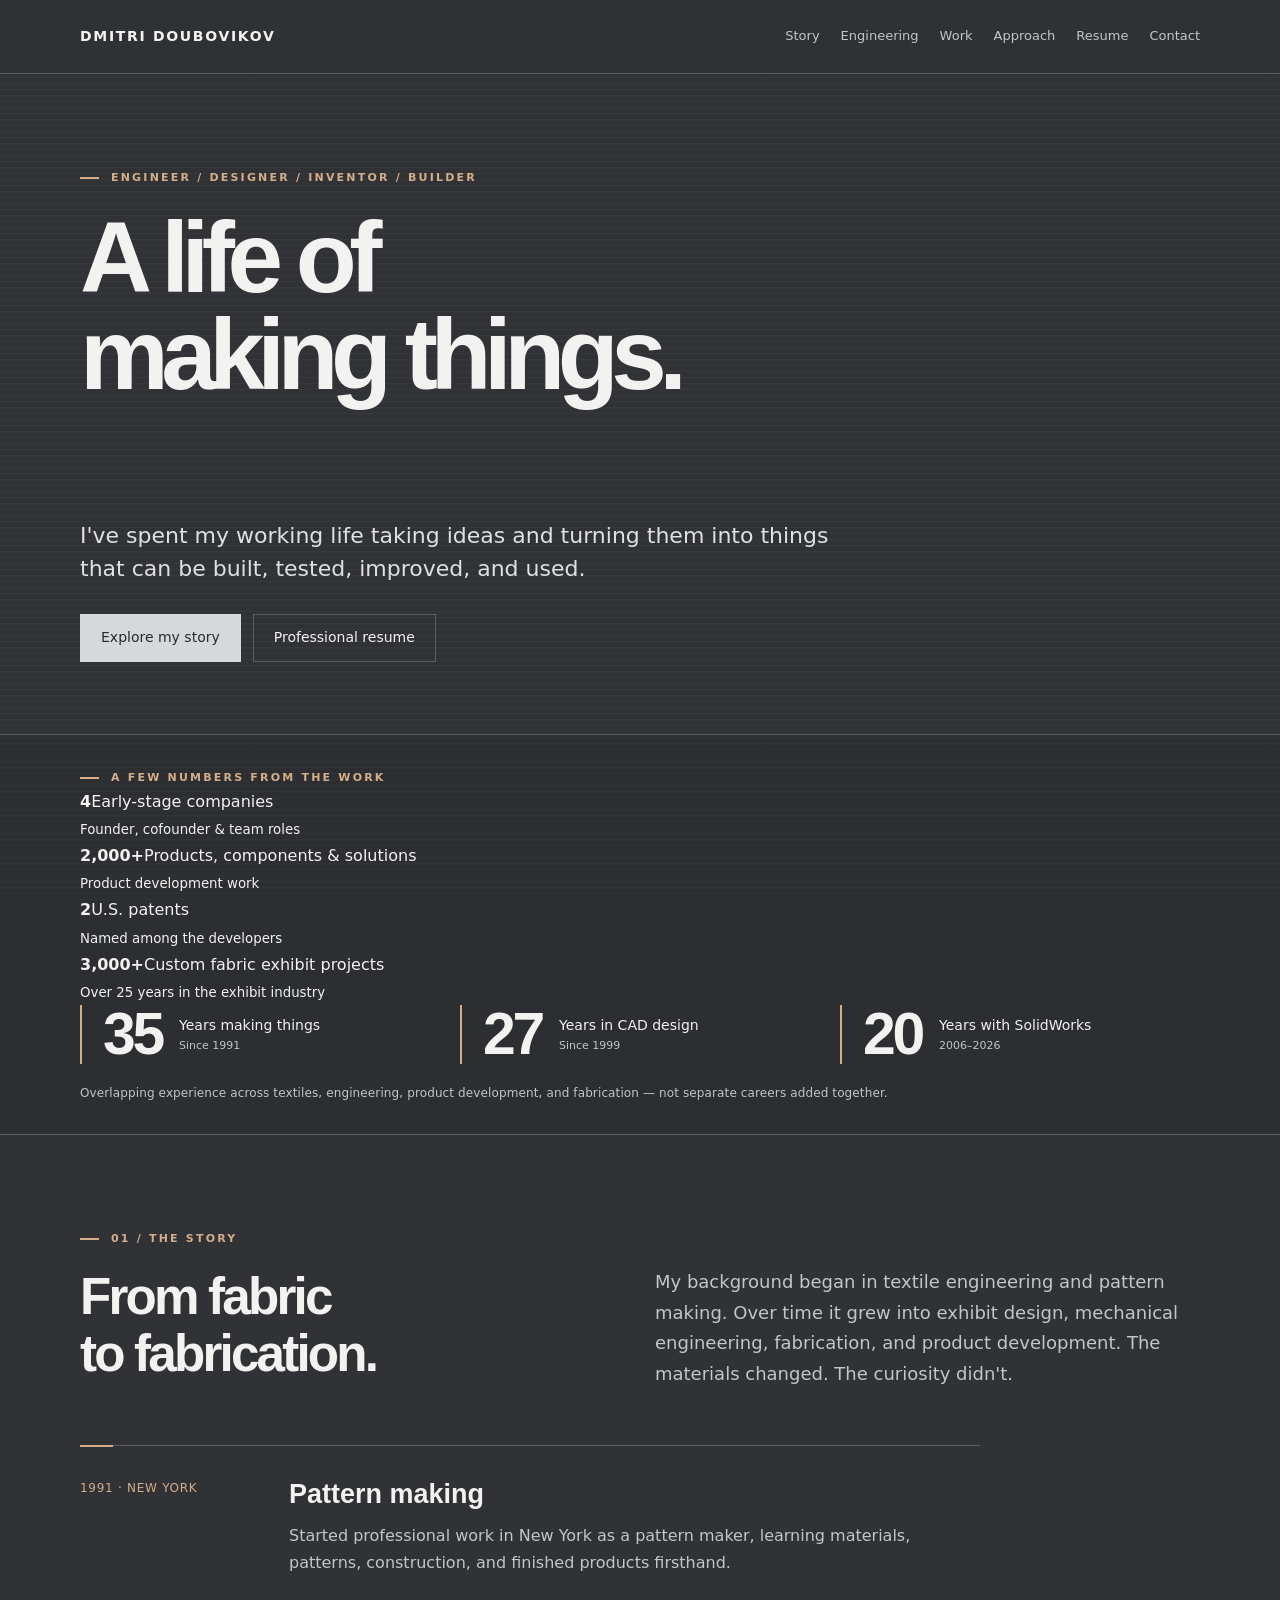
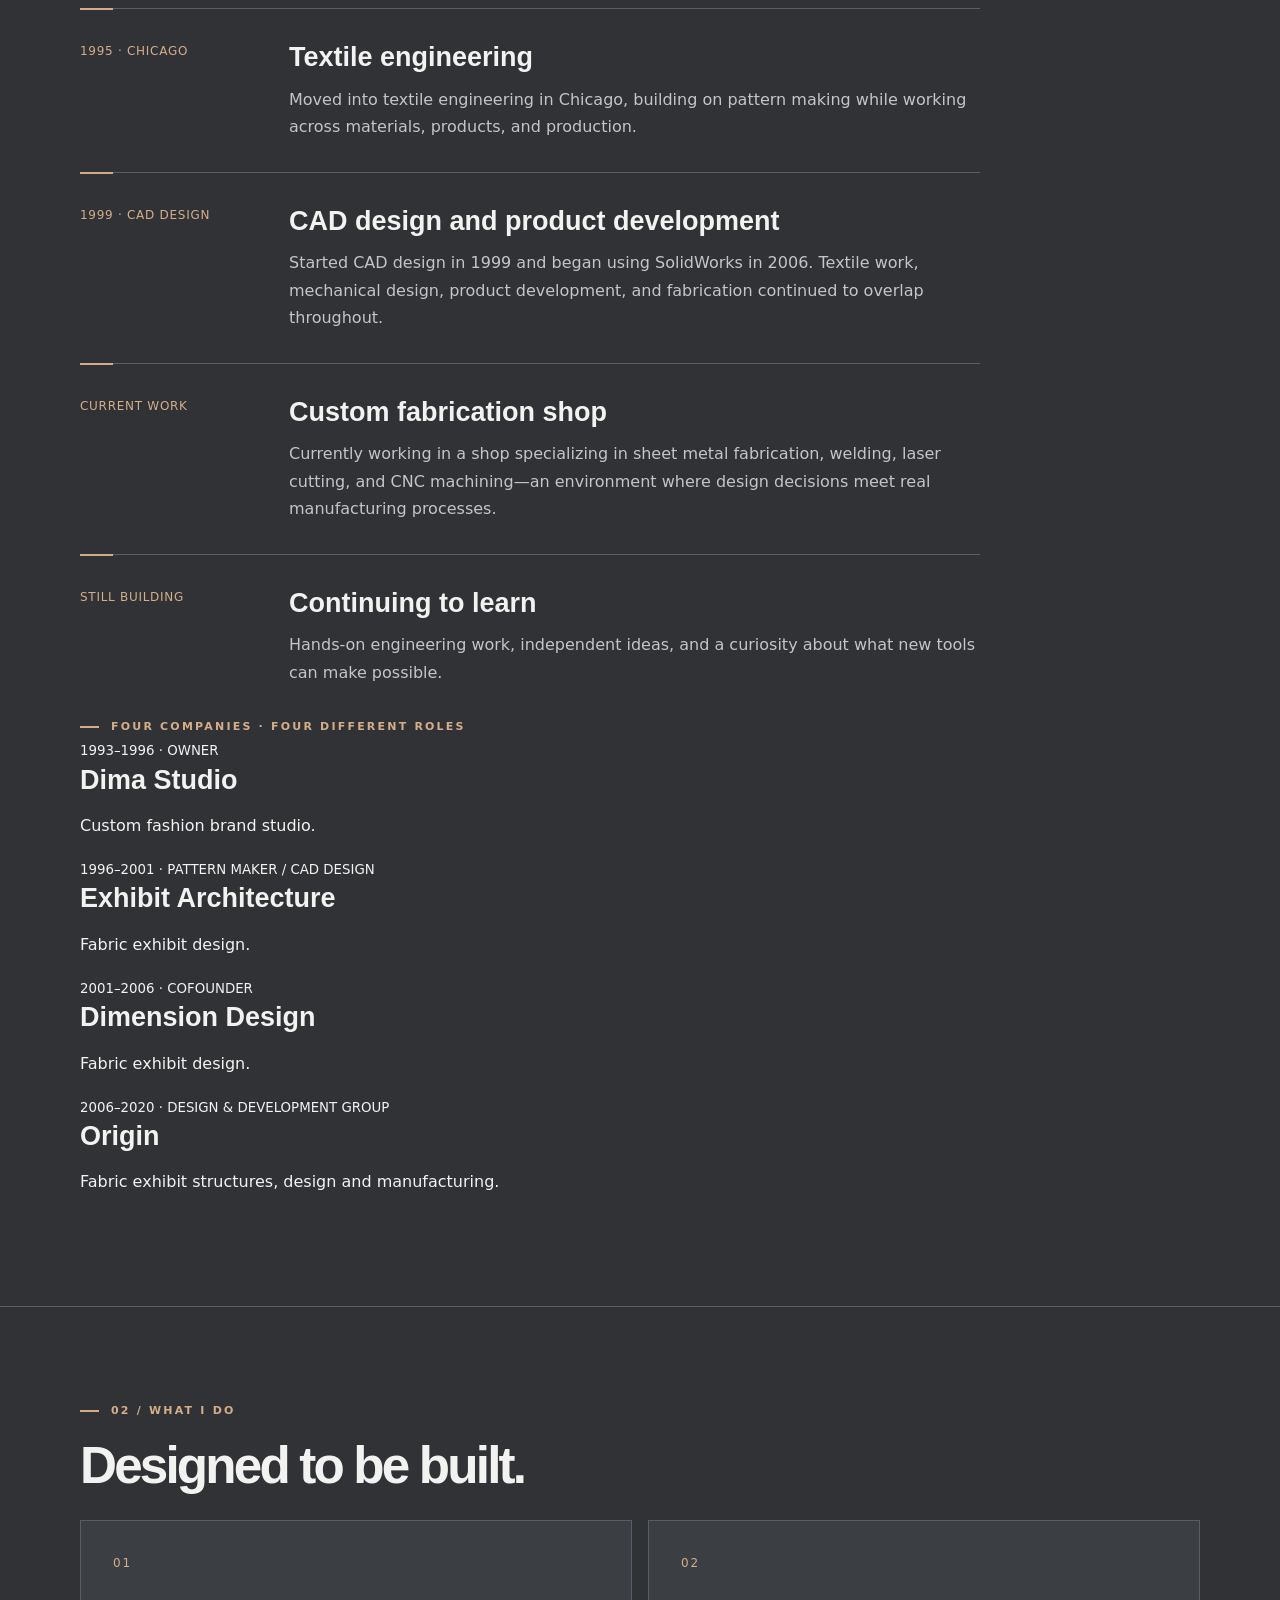
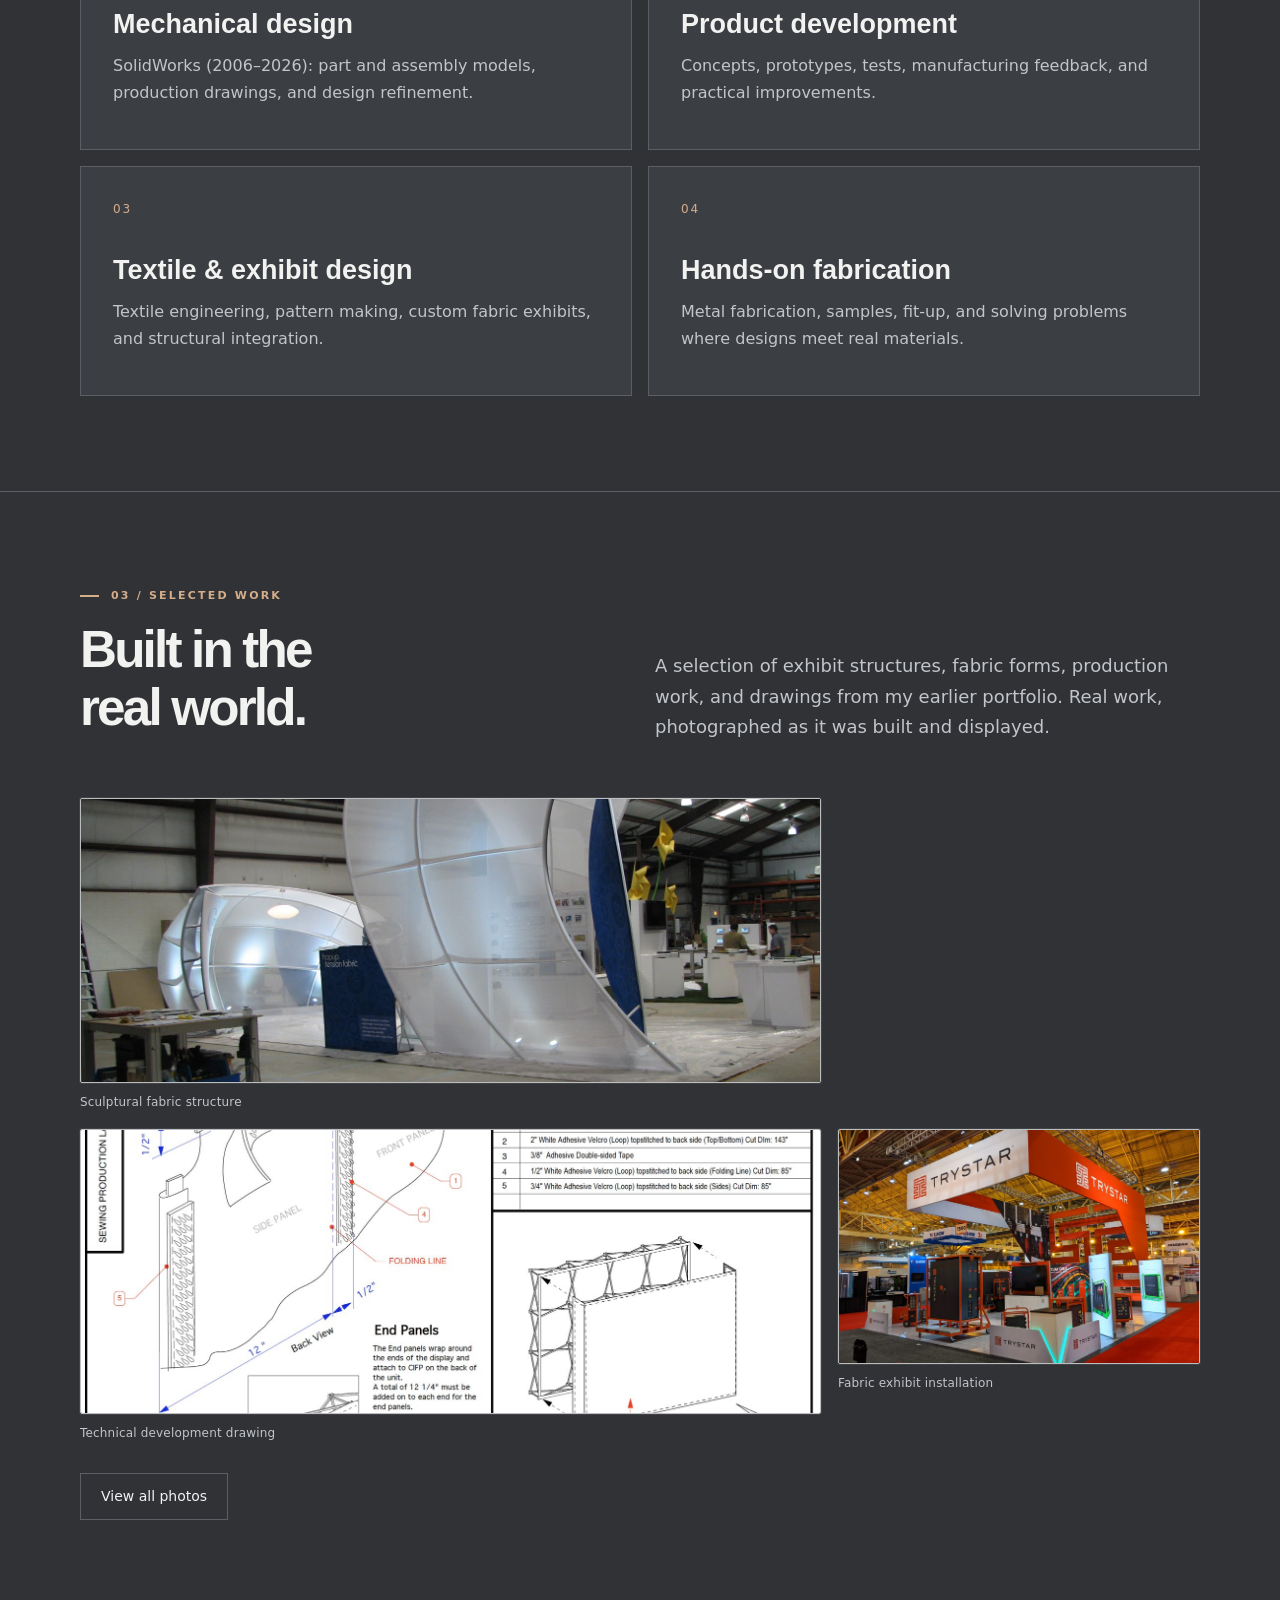
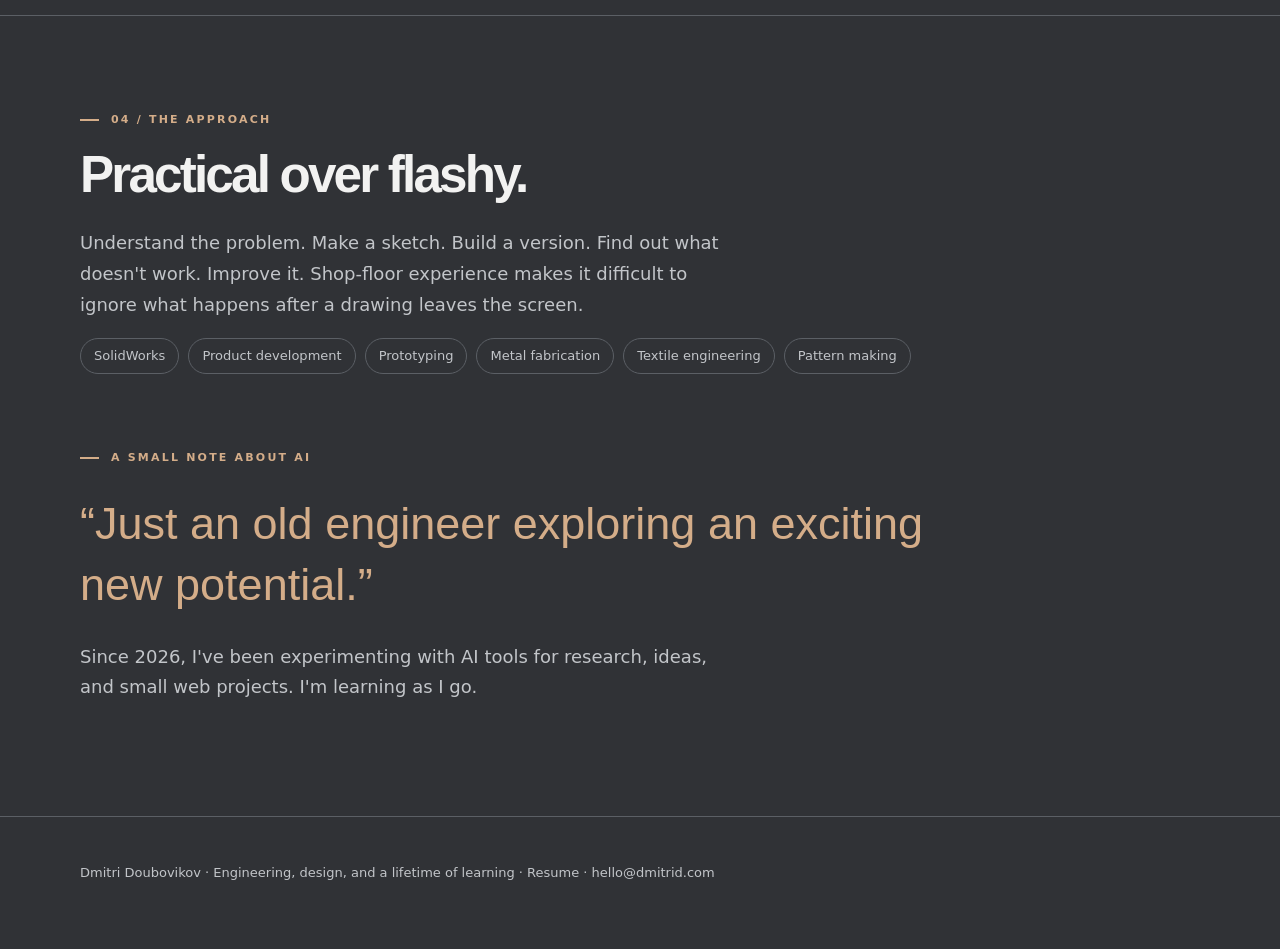
==== index.html @ e7e42801 "Add quantified project results and four-company career history" ====
<!doctype html><html lang="en"><head><meta charset="utf-8"><meta name="viewport" content="width=device-width,initial-scale=1"><meta name="description" content="Dmitri Doubovikov — product development engineer, SolidWorks designer, inventor and hands-on builder."><title>Dmitri Doubovikov | A Life of Making Things</title><link rel="stylesheet" href="style.css"></head><body><header class="top"><nav class="wrap"><a class="brand" href="#top">DMITRI DOUBOVIKOV</a><div class="navlinks"><a href="#story">Story</a><a href="#engineering">Engineering</a><a href="photos.html">Work</a><a href="#approach">Approach</a><a href="resume.html">Resume</a><a href="mailto:hello@dmitrid.com">Contact</a></div></nav></header><main id="top"><div class="wrap hero"><div><div class="eyebrow">Engineer / Designer / Inventor / Builder</div><h1>A life of<br><em>making things.</em></h1></div><div class="hero-bottom"><div><p class="lead">I've spent my working life taking ideas and turning them into things that can be built, tested, improved, and used.</p><div class="buttons"><a class="btn primary" href="#story">Explore my story</a><a class="btn" href="resume.html">Professional resume</a></div></div></div></div><section class="career-numbers" aria-label="Career in numbers"><div class="wrap"><div class="eyebrow">A few numbers from the work</div><div class="impact-stats"><div class="impact-stat"><strong>4</strong><span>Early-stage companies<br><small>Founder, cofounder &amp; team roles</small></span></div><div class="impact-stat"><strong>2,000+</strong><span>Products, components &amp; solutions<br><small>Product development work</small></span></div><div class="impact-stat"><strong>2</strong><span>U.S. patents<br><small>Named among the developers</small></span></div><div class="impact-stat"><strong>3,000+</strong><span>Custom fabric exhibit projects<br><small>Over 25 years in the exhibit industry</small></span></div></div><div class="career-stats"><div class="career-stat"><strong>35</strong><span>Years making things<br><small>Since 1991</small></span></div><div class="career-stat"><strong>27</strong><span>Years in CAD design<br><small>Since 1999</small></span></div><div class="career-stat"><strong>20</strong><span>Years with SolidWorks<br><small>2006–2026</small></span></div></div><p class="career-note">Overlapping experience across textiles, engineering, product development, and fabrication — not separate careers added together.</p></div></section><section id="story"><div class="wrap"><div class="eyebrow">01 / The story</div><div class="section-head"><h2>From fabric<br>to fabrication.</h2><p>My background began in textile engineering and pattern making. Over time it grew into exhibit design, mechanical engineering, fabrication, and product development. The materials changed. The curiosity didn't.</p></div><div class="timeline"><div class="step"><small>1991 · NEW YORK</small><div><h3>Pattern making</h3><p>Started professional work in New York as a pattern maker, learning materials, patterns, construction, and finished products firsthand.</p></div></div><div class="step"><small>1995 · CHICAGO</small><div><h3>Textile engineering</h3><p>Moved into textile engineering in Chicago, building on pattern making while working across materials, products, and production.</p></div></div><div class="step"><small>1999 · CAD DESIGN</small><div><h3>CAD design and product development</h3><p>Started CAD design in 1999 and began using SolidWorks in 2006. Textile work, mechanical design, product development, and fabrication continued to overlap throughout.</p></div></div><div class="step"><small>CURRENT WORK</small><div><h3>Custom fabrication shop</h3><p>Currently working in a shop specializing in sheet metal fabrication, welding, laser cutting, and CNC machining—an environment where design decisions meet real manufacturing processes.</p></div></div><div class="step"><small>STILL BUILDING</small><div><h3>Continuing to learn</h3><p>Hands-on engineering work, independent ideas, and a curiosity about what new tools can make possible.</p></div></div><div class="company-history"><div class="eyebrow">Four companies · Four different roles</div><div class="company-list"><article><small>1993–1996 · OWNER</small><h3>Dima Studio</h3><p>Custom fashion brand studio.</p></article><article><small>1996–2001 · PATTERN MAKER / CAD DESIGN</small><h3>Exhibit Architecture</h3><p>Fabric exhibit design.</p></article><article><small>2001–2006 · COFOUNDER</small><h3>Dimension Design</h3><p>Fabric exhibit design.</p></article><article><small>2006–2020 · DESIGN &amp; DEVELOPMENT GROUP</small><h3>Origin</h3><p>Fabric exhibit structures, design and manufacturing.</p></article></div></div></div></section><section id="engineering"><div class="wrap"><div class="eyebrow">02 / What I do</div><h2>Designed to be built.</h2><div class="grid"><article class="card"><div class="num">01</div><h3>Mechanical design</h3><p>SolidWorks (2006–2026): part and assembly models, production drawings, and design refinement.</p></article><article class="card"><div class="num">02</div><h3>Product development</h3><p>Concepts, prototypes, tests, manufacturing feedback, and practical improvements.</p></article><article class="card"><div class="num">03</div><h3>Textile &amp; exhibit design</h3><p>Textile engineering, pattern making, custom fabric exhibits, and structural integration.</p></article><article class="card"><div class="num">04</div><h3>Hands-on fabrication</h3><p>Metal fabrication, samples, fit-up, and solving problems where designs meet real materials.</p></article></div></div></section><section id="projects"><div class="wrap"><div class="eyebrow">03 / Selected Work</div><div class="section-head"><h2>Built in the<br>real world.</h2><p>A selection of exhibit structures, fabric forms, production work, and drawings from my earlier portfolio. Real work, photographed as it was built and displayed.</p></div><div class="photo-grid"><figure class="photo-card wide"><a href="photos.html"><img src="assets/01-fabric-structure.jpg" alt="Sculptural fabric structure" loading="lazy" onerror="this.parentNode.hidden=true"></a><figcaption>Sculptural fabric structure</figcaption></figure><figure class="photo-card wide"><a href="photos.html"><img src="assets/07-technical-drawing.jpg" alt="Technical development drawing" loading="lazy" onerror="this.parentNode.hidden=true"></a><figcaption>Technical development drawing</figcaption></figure><figure class="photo-card"><a href="photos.html"><img src="assets/10-orange-exhibit.jpg" alt="Fabric exhibit installation" loading="lazy" onerror="this.parentNode.hidden=true"></a><figcaption>Fabric exhibit installation</figcaption></figure></div><div class="buttons"><a class="btn" href="photos.html">View all photos</a></div></div></section><section id="approach"><div class="wrap"><div class="eyebrow">04 / The approach</div><h2>Practical over flashy.</h2><p class="intro">Understand the problem. Make a sketch. Build a version. Find out what doesn't work. Improve it. Shop-floor experience makes it difficult to ignore what happens after a drawing leaves the screen.</p><div class="tagrow"><span class="tag">SolidWorks</span><span class="tag">Product development</span><span class="tag">Prototyping</span><span class="tag">Metal fabrication</span><span class="tag">Textile engineering</span><span class="tag">Pattern making</span></div><div style="margin-top:75px" class="eyebrow">A small note about AI</div><p class="quote">“Just an old engineer exploring an exciting new potential.”</p><p class="intro">Since 2026, I've been experimenting with AI tools for research, ideas, and small web projects. I'm learning as I go.</p></div></section></main><footer class="foot"><div class="wrap">Dmitri Doubovikov · Engineering, design, and a lifetime of learning · <a href="resume.html">Resume</a> · <a href="mailto:hello@dmitrid.com">hello@dmitrid.com</a></div></footer></body></html>
---- style.css ----
:root{--bg:#303236;--panel:#3b3e43;--fg:#f2f2f1;--muted:#c2c5c9;--accent:#d4ad89;--line:#5b5f65}*{box-sizing:border-box}html{scroll-behavior:smooth}body{margin:0;background:var(--bg);color:var(--fg);font:16px/1.7 system-ui,-apple-system,"Segoe UI",sans-serif}a{color:inherit;text-decoration:none}a:hover{color:var(--accent)}.wrap{width:min(1120px,calc(100% - 48px));margin:auto}.top{position:sticky;top:0;z-index:5;background:#303236f2;backdrop-filter:blur(16px);border-bottom:1px solid var(--line)}nav{display:flex;align-items:center;justify-content:space-between;min-height:73px;gap:20px}.brand{font-weight:700;letter-spacing:.12em;font-size:14px}.navlinks{display:flex;gap:21px;flex-wrap:wrap;font-size:13px;color:var(--muted)}.hero{min-height:660px;padding:95px 0 72px;display:flex;flex-direction:column;justify-content:space-between}.eyebrow{font-size:11px;text-transform:uppercase;letter-spacing:.2em;font-weight:700;color:var(--accent)}h1,h2,h3{font-family:Arial,Helvetica,system-ui,sans-serif;font-weight:650}h1{font-size:clamp(49px,7.8vw,108px);letter-spacing:-.075em;line-height:.97;margin:22px 0 30px}h1 em{color:var(--fg);font-weight:650;font-style:normal}h2{font-size:clamp(34px,4vw,54px);letter-spacing:-.055em;line-height:1.12;margin:16px 0 25px}h3{font-size:27px;line-height:1.2;margin:0 0 12px}.hero-bottom{display:flex;justify-content:space-between;align-items:end;gap:35px}.lead{font-size:clamp(17px,1.8vw,22px);max-width:750px;color:#dfe0e2;line-height:1.5}.index-number{font:300 70px Arial,sans-serif;color:#92969b}.buttons{display:flex;gap:12px;flex-wrap:wrap;margin-top:29px}.btn{display:inline-block;border:1px solid var(--line);padding:11px 20px;font-size:14px}.btn.primary{background:var(--accent);border-color:var(--accent);color:#26282b}section{padding:95px 0;border-top:1px solid var(--line)}.section-head{display:grid;grid-template-columns:1fr 1fr;gap:30px;align-items:end;margin-bottom:37px}.section-head p,.intro{color:var(--muted);font-size:18px;max-width:640px}.timeline{max-width:900px}.step{display:grid;grid-template-columns:185px 1fr;gap:24px;border-top:1px solid var(--line);padding:32px 0}.step small{font-size:12px;color:var(--accent);letter-spacing:.06em}.step p,.card p{color:var(--muted);margin:0}.grid{display:grid;grid-template-columns:1fr 1fr;gap:16px}.card{padding:32px;background:var(--panel);border:1px solid var(--line);min-height:230px}.card .num{color:var(--accent);font-size:12px;letter-spacing:.15em;margin-bottom:35px}.card a{display:inline-block;color:var(--accent);font-size:13px;margin-top:21px}.tagrow{display:flex;gap:9px;flex-wrap:wrap}.tag{border:1px solid var(--line);padding:6px 13px;border-radius:100px;color:var(--muted);font-size:13px}.quote{font:500 clamp(26px,3.6vw,45px)/1.35 Arial,Helvetica,sans-serif;max-width:910px;color:var(--accent);margin:26px 0}.foot{padding:45px 0 65px;border-top:1px solid var(--line);font-size:13px;color:var(--muted)}.resume{max-width:860px;padding:72px 0 100px}.resume h1{font-size:clamp(38px,5vw,56px);letter-spacing:-.04em}.resume h2{font:700 14px system-ui,sans-serif;letter-spacing:.09em;text-transform:uppercase;margin:36px 0 14px;padding-bottom:9px;border-bottom:1px solid var(--line)}.resume h3{font:650 18px system-ui,sans-serif;margin:20px 0 7px}.resume p,.resume li{color:#dfe0e2}.resume li{margin:5px 0}.small{font-size:13px;color:var(--muted)}@media(max-width:760px){nav{display:block;padding:18px 0}.navlinks{gap:12px;margin-top:10px}.hero{min-height:auto;padding:78px 0}.hero-bottom{display:block}.index-number{display:none}.section-head,.grid{grid-template-columns:1fr}.step{grid-template-columns:1fr;gap:5px}section{padding:65px 0}}@media print{.top,.foot,.no-print{display:none!important}body{background:white;color:#111;font:9.5pt/1.32 Arial,sans-serif}.resume{padding:0;max-width:none}.resume h1{font-size:22pt;margin:5pt 0 8pt}.resume h3{font-size:10.5pt;margin:7pt 0 3pt}.resume p,.resume ul{margin:3pt 0}.resume li{margin:1pt 0}.resume .small{font-size:9pt}.resume h2{color:#111;border-color:#999;font-size:10pt;margin:9pt 0 4pt;padding-bottom:2pt}.resume p,.resume li,.small{color:#222}}
/* Quiet warm metal accents: small marks only, not large color fields. */
.eyebrow::before{content:"";display:inline-block;width:19px;height:2px;background:var(--accent);vertical-align:middle;margin-right:12px}.card{transition:border-color .2s ease}.card:hover{border-color:#9e846c}.card a:hover,.navlinks a:hover{color:#f0c9a7}.btn.primary{background:#d7d8da;border-color:#d7d8da;color:#282a2d}.btn.primary:hover{background:#f0f0f0}.step{position:relative}.step::before{content:"";position:absolute;left:0;top:-1px;width:33px;height:2px;background:var(--accent)}@media print{.eyebrow::before,.step::before{display:none}}

/* Subtle light outline on every portfolio photograph. */
main img, .portfolio-photo, .project-photo, .gallery img {display:block;max-width:100%;border:1px solid rgba(255,255,255,.62);box-shadow:0 0 0 1px rgba(255,255,255,.08);border-radius:2px}

/* Fine horizontal drafting-paper texture, intentionally low contrast. */
body{background-color:var(--bg);background-image:repeating-linear-gradient(to bottom,transparent 0,transparent 5px,rgba(255,255,255,.026) 5px,rgba(255,255,255,.026) 6px);background-attachment:fixed}
.top{background:rgba(48,50,54,.95)}
/* Photo-led physical-work gallery */
.photo-grid{display:grid;grid-template-columns:repeat(3,minmax(0,1fr));gap:17px;margin-top:30px}
.photo-card{margin:0;min-width:0}
.photo-card img{width:100%;height:235px;object-fit:cover;border:1px solid rgba(255,255,255,.68);border-radius:2px;display:block}
.photo-card figcaption{font-size:12px;color:var(--muted);margin-top:9px;letter-spacing:.015em}
.photo-card.wide{grid-column:span 2}.photo-card.wide img{height:285px}
@media(max-width:760px){.photo-grid{grid-template-columns:repeat(2,minmax(0,1fr))}.photo-card.wide{grid-column:span 2}.photo-card img{height:180px}}
@media(max-width:460px){.photo-grid{grid-template-columns:1fr}.photo-card.wide{grid-column:auto}.photo-card img,.photo-card.wide img{height:auto;aspect-ratio:4/3}}
@media print{body{background-image:none!important}}

/* Quiet, factual career markers — no animated counters. */
.career-numbers{padding:34px 0 31px;background:rgba(0,0,0,.09)}
.career-stats{display:grid;grid-template-columns:repeat(3,minmax(0,1fr));gap:20px}
.career-stat{display:flex;align-items:center;gap:17px;border-left:2px solid var(--accent);padding-left:21px;min-width:0}
.career-stat strong{font:600 clamp(38px,4.6vw,63px)/1 Arial,Helvetica,sans-serif;letter-spacing:-.055em;font-variant-numeric:tabular-nums}
.career-stat span{font-size:14px;line-height:1.35;color:var(--fg)}
.career-stat small{font-size:11px;color:var(--muted)}
.career-note{color:var(--muted);font-size:12px;margin:19px 0 0;letter-spacing:.01em}
@media(max-width:650px){.career-numbers{padding:26px 0}.career-stats{grid-template-columns:1fr;gap:21px}.career-stat{gap:20px}.career-stat strong{min-width:60px}.career-note{line-height:1.5}}
@media print{.career-numbers{display:none}}
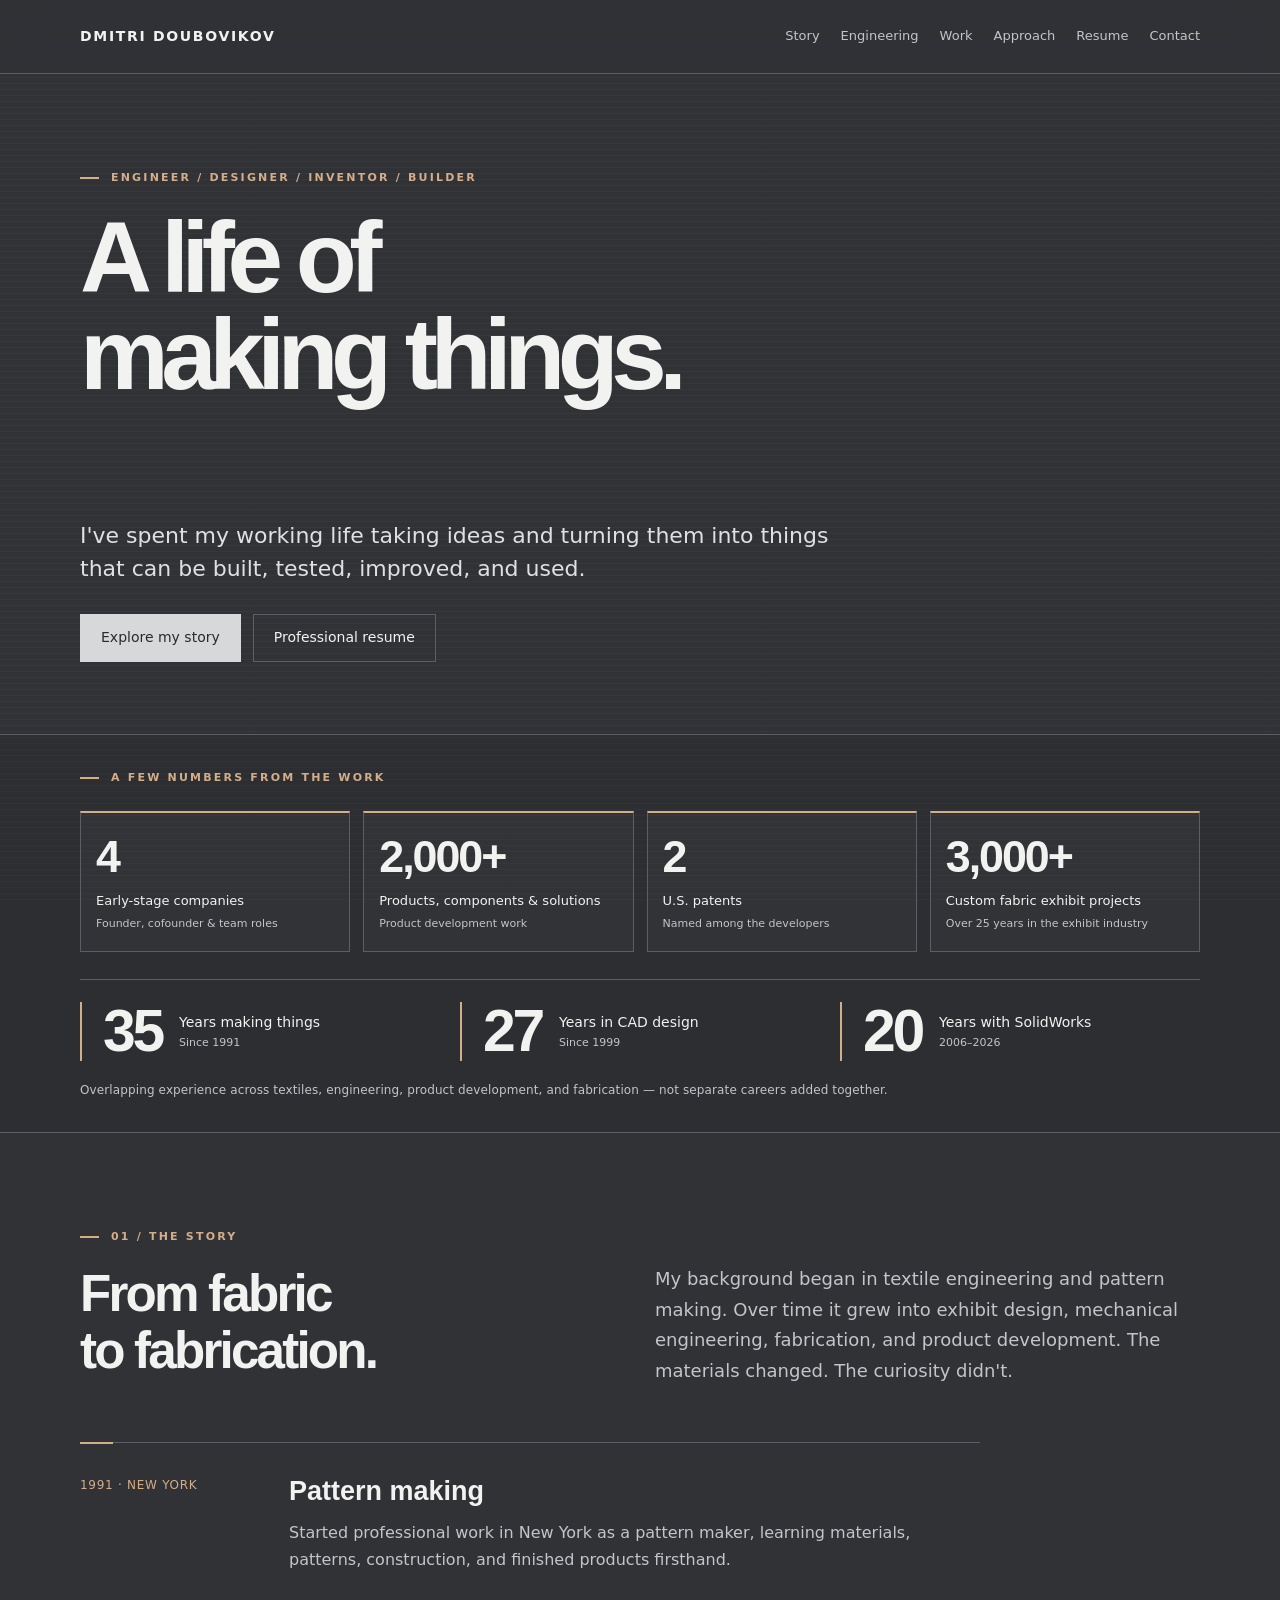
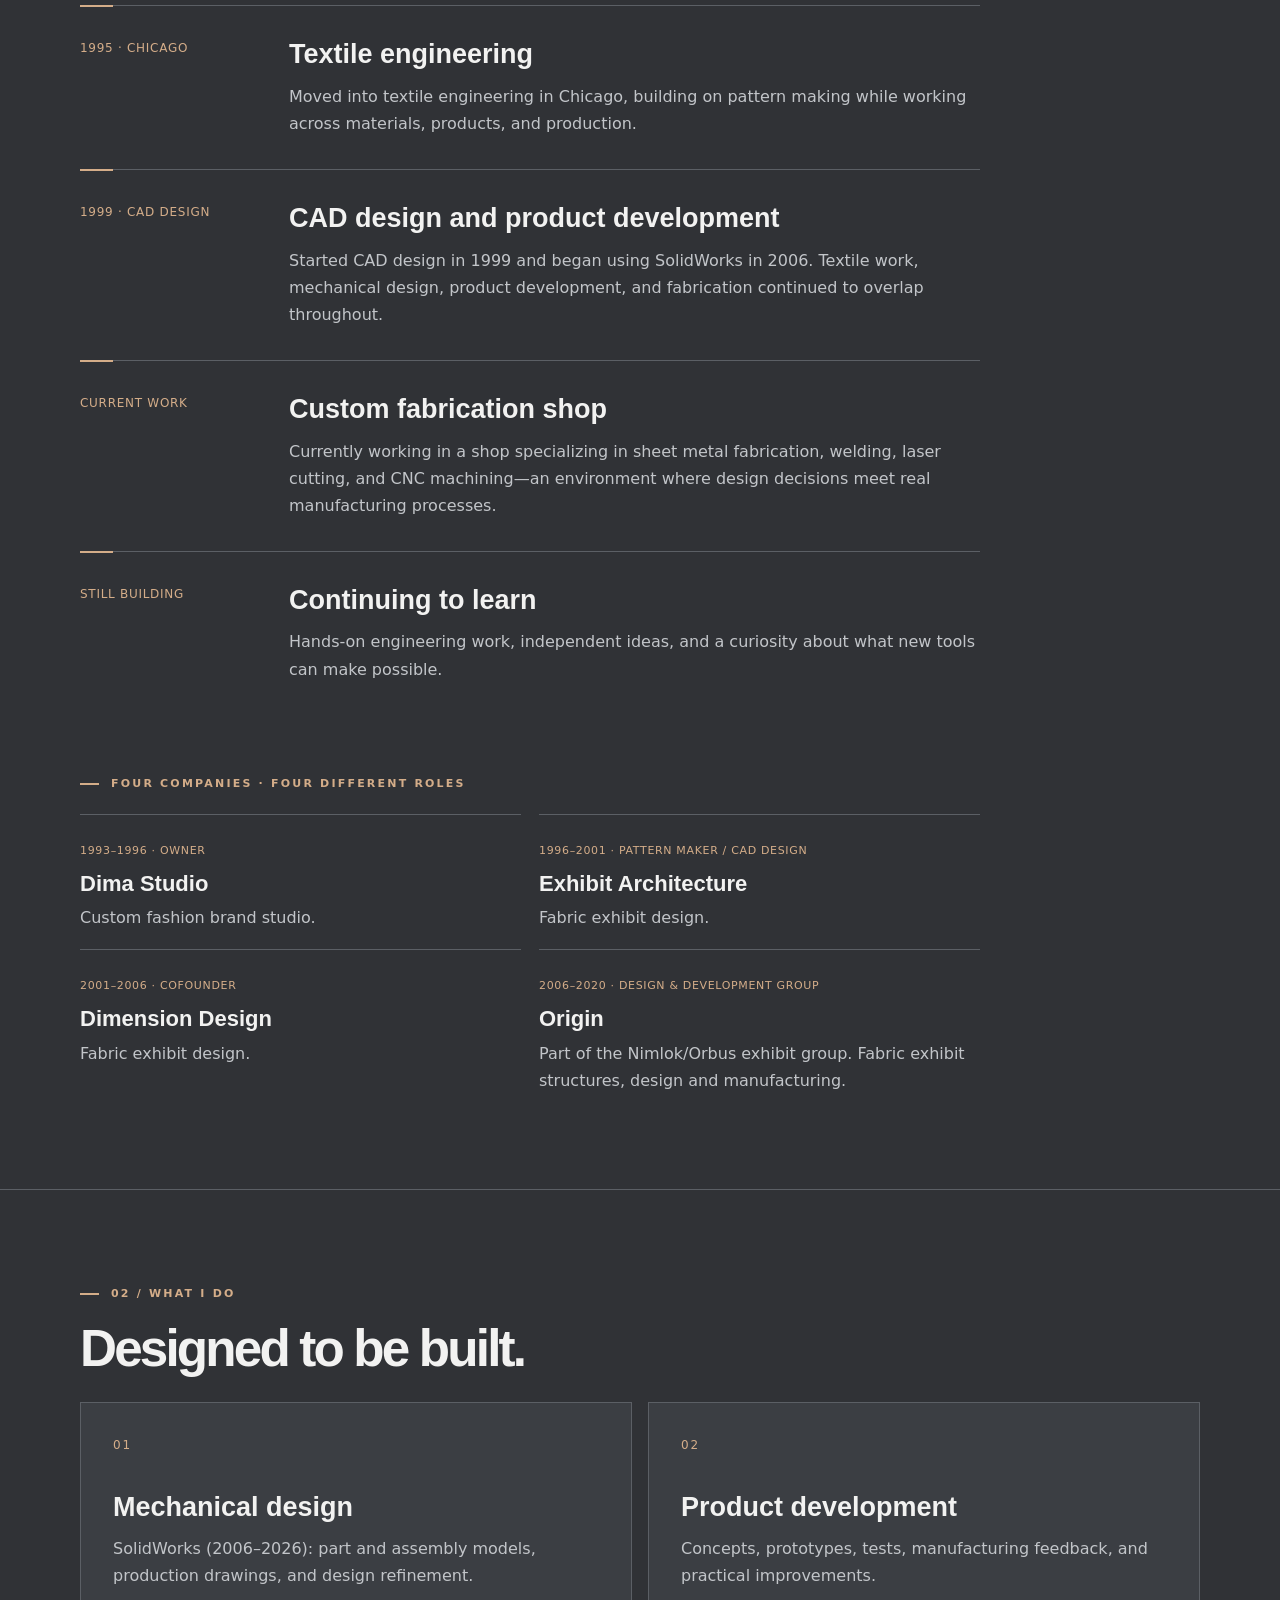
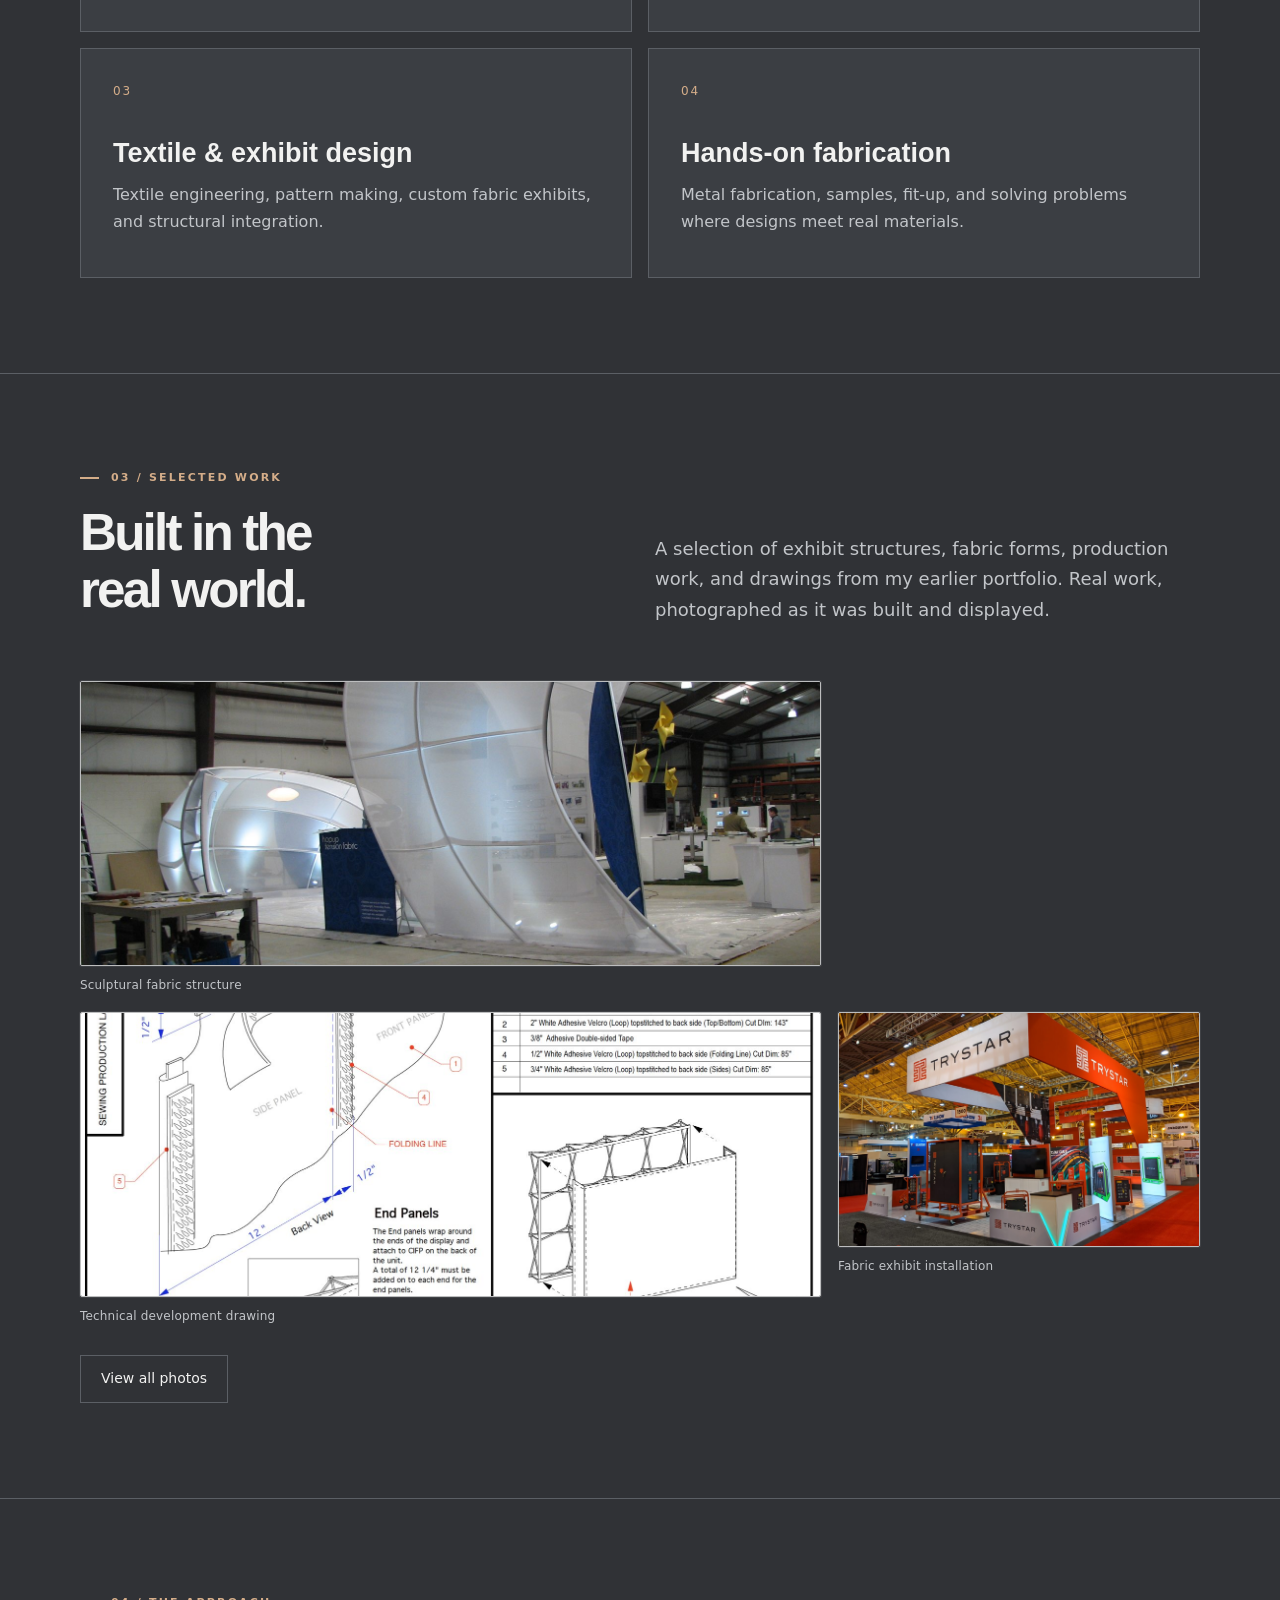
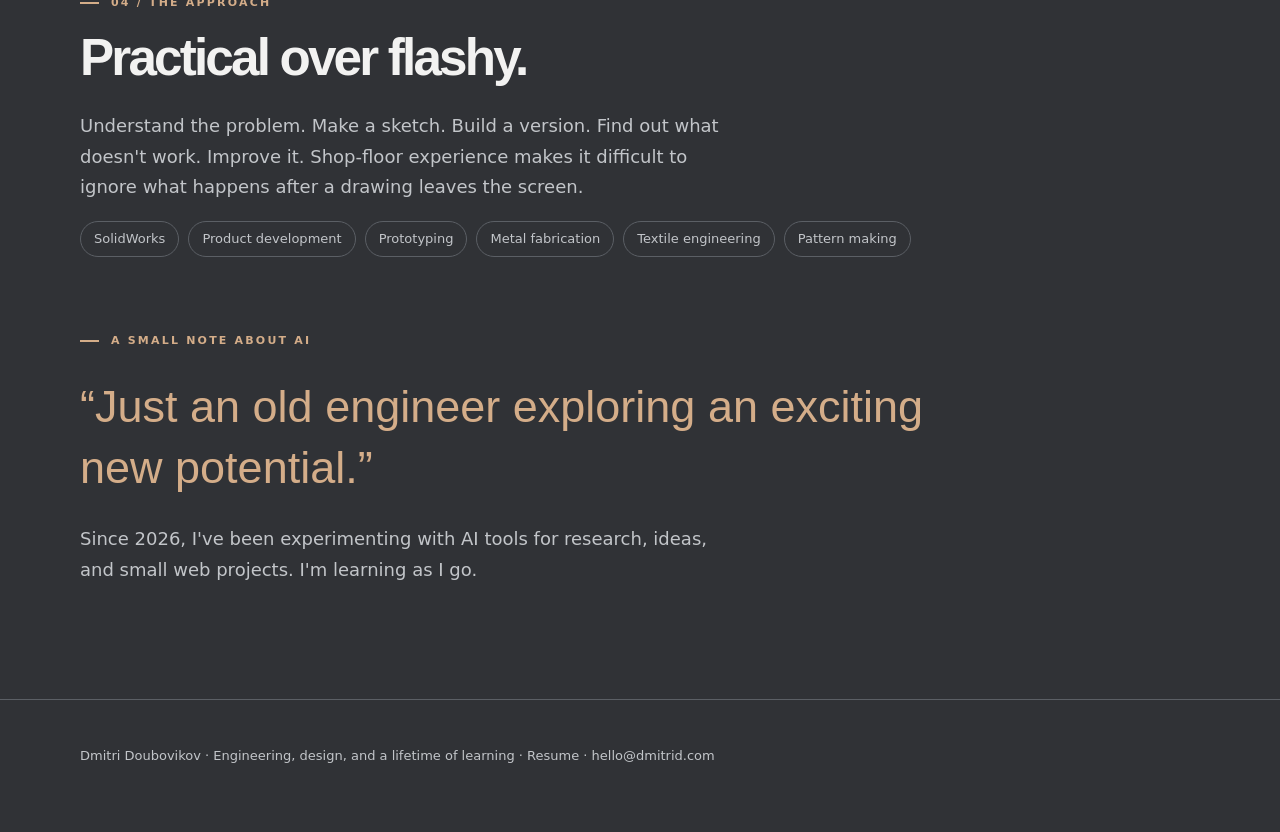
==== commit e2f0616a: "Clarify Origin affiliation with Nimlok/Orbus exhibit group" ====
--- a/index.html
+++ b/index.html
@@ -1 +1 @@
-<!doctype html><html lang="en"><head><meta charset="utf-8"><meta name="viewport" content="width=device-width,initial-scale=1"><meta name="description" content="Dmitri Doubovikov — product development engineer, SolidWorks designer, inventor and hands-on builder."><title>Dmitri Doubovikov | A Life of Making Things</title><link rel="stylesheet" href="style.css"></head><body><header class="top"><nav class="wrap"><a class="brand" href="#top">DMITRI DOUBOVIKOV</a><div class="navlinks"><a href="#story">Story</a><a href="#engineering">Engineering</a><a href="photos.html">Work</a><a href="#approach">Approach</a><a href="resume.html">Resume</a><a href="mailto:hello@dmitrid.com">Contact</a></div></nav></header><main id="top"><div class="wrap hero"><div><div class="eyebrow">Engineer / Designer / Inventor / Builder</div><h1>A life of<br><em>making things.</em></h1></div><div class="hero-bottom"><div><p class="lead">I've spent my working life taking ideas and turning them into things that can be built, tested, improved, and used.</p><div class="buttons"><a class="btn primary" href="#story">Explore my story</a><a class="btn" href="resume.html">Professional resume</a></div></div></div></div><section class="career-numbers" aria-label="Career in numbers"><div class="wrap"><div class="eyebrow">A few numbers from the work</div><div class="impact-stats"><div class="impact-stat"><strong>4</strong><span>Early-stage companies<br><small>Founder, cofounder &amp; team roles</small></span></div><div class="impact-stat"><strong>2,000+</strong><span>Products, components &amp; solutions<br><small>Product development work</small></span></div><div class="impact-stat"><strong>2</strong><span>U.S. patents<br><small>Named among the developers</small></span></div><div class="impact-stat"><strong>3,000+</strong><span>Custom fabric exhibit projects<br><small>Over 25 years in the exhibit industry</small></span></div></div><div class="career-stats"><div class="career-stat"><strong>35</strong><span>Years making things<br><small>Since 1991</small></span></div><div class="career-stat"><strong>27</strong><span>Years in CAD design<br><small>Since 1999</small></span></div><div class="career-stat"><strong>20</strong><span>Years with SolidWorks<br><small>2006–2026</small></span></div></div><p class="career-note">Overlapping experience across textiles, engineering, product development, and fabrication — not separate careers added together.</p></div></section><section id="story"><div class="wrap"><div class="eyebrow">01 / The story</div><div class="section-head"><h2>From fabric<br>to fabrication.</h2><p>My background began in textile engineering and pattern making. Over time it grew into exhibit design, mechanical engineering, fabrication, and product development. The materials changed. The curiosity didn't.</p></div><div class="timeline"><div class="step"><small>1991 · NEW YORK</small><div><h3>Pattern making</h3><p>Started professional work in New York as a pattern maker, learning materials, patterns, construction, and finished products firsthand.</p></div></div><div class="step"><small>1995 · CHICAGO</small><div><h3>Textile engineering</h3><p>Moved into textile engineering in Chicago, building on pattern making while working across materials, products, and production.</p></div></div><div class="step"><small>1999 · CAD DESIGN</small><div><h3>CAD design and product development</h3><p>Started CAD design in 1999 and began using SolidWorks in 2006. Textile work, mechanical design, product development, and fabrication continued to overlap throughout.</p></div></div><div class="step"><small>CURRENT WORK</small><div><h3>Custom fabrication shop</h3><p>Currently working in a shop specializing in sheet metal fabrication, welding, laser cutting, and CNC machining—an environment where design decisions meet real manufacturing processes.</p></div></div><div class="step"><small>STILL BUILDING</small><div><h3>Continuing to learn</h3><p>Hands-on engineering work, independent ideas, and a curiosity about what new tools can make possible.</p></div></div><div class="company-history"><div class="eyebrow">Four companies · Four different roles</div><div class="company-list"><article><small>1993–1996 · OWNER</small><h3>Dima Studio</h3><p>Custom fashion brand studio.</p></article><article><small>1996–2001 · PATTERN MAKER / CAD DESIGN</small><h3>Exhibit Architecture</h3><p>Fabric exhibit design.</p></article><article><small>2001–2006 · COFOUNDER</small><h3>Dimension Design</h3><p>Fabric exhibit design.</p></article><article><small>2006–2020 · DESIGN &amp; DEVELOPMENT GROUP</small><h3>Origin</h3><p>Fabric exhibit structures, design and manufacturing.</p></article></div></div></div></section><section id="engineering"><div class="wrap"><div class="eyebrow">02 / What I do</div><h2>Designed to be built.</h2><div class="grid"><article class="card"><div class="num">01</div><h3>Mechanical design</h3><p>SolidWorks (2006–2026): part and assembly models, production drawings, and design refinement.</p></article><article class="card"><div class="num">02</div><h3>Product development</h3><p>Concepts, prototypes, tests, manufacturing feedback, and practical improvements.</p></article><article class="card"><div class="num">03</div><h3>Textile &amp; exhibit design</h3><p>Textile engineering, pattern making, custom fabric exhibits, and structural integration.</p></article><article class="card"><div class="num">04</div><h3>Hands-on fabrication</h3><p>Metal fabrication, samples, fit-up, and solving problems where designs meet real materials.</p></article></div></div></section><section id="projects"><div class="wrap"><div class="eyebrow">03 / Selected Work</div><div class="section-head"><h2>Built in the<br>real world.</h2><p>A selection of exhibit structures, fabric forms, production work, and drawings from my earlier portfolio. Real work, photographed as it was built and displayed.</p></div><div class="photo-grid"><figure class="photo-card wide"><a href="photos.html"><img src="assets/01-fabric-structure.jpg" alt="Sculptural fabric structure" loading="lazy" onerror="this.parentNode.hidden=true"></a><figcaption>Sculptural fabric structure</figcaption></figure><figure class="photo-card wide"><a href="photos.html"><img src="assets/07-technical-drawing.jpg" alt="Technical development drawing" loading="lazy" onerror="this.parentNode.hidden=true"></a><figcaption>Technical development drawing</figcaption></figure><figure class="photo-card"><a href="photos.html"><img src="assets/10-orange-exhibit.jpg" alt="Fabric exhibit installation" loading="lazy" onerror="this.parentNode.hidden=true"></a><figcaption>Fabric exhibit installation</figcaption></figure></div><div class="buttons"><a class="btn" href="photos.html">View all photos</a></div></div></section><section id="approach"><div class="wrap"><div class="eyebrow">04 / The approach</div><h2>Practical over flashy.</h2><p class="intro">Understand the problem. Make a sketch. Build a version. Find out what doesn't work. Improve it. Shop-floor experience makes it difficult to ignore what happens after a drawing leaves the screen.</p><div class="tagrow"><span class="tag">SolidWorks</span><span class="tag">Product development</span><span class="tag">Prototyping</span><span class="tag">Metal fabrication</span><span class="tag">Textile engineering</span><span class="tag">Pattern making</span></div><div style="margin-top:75px" class="eyebrow">A small note about AI</div><p class="quote">“Just an old engineer exploring an exciting new potential.”</p><p class="intro">Since 2026, I've been experimenting with AI tools for research, ideas, and small web projects. I'm learning as I go.</p></div></section></main><footer class="foot"><div class="wrap">Dmitri Doubovikov · Engineering, design, and a lifetime of learning · <a href="resume.html">Resume</a> · <a href="mailto:hello@dmitrid.com">hello@dmitrid.com</a></div></footer></body></html>+<!doctype html><html lang="en"><head><meta charset="utf-8"><meta name="viewport" content="width=device-width,initial-scale=1"><meta name="description" content="Dmitri Doubovikov — product development engineer, SolidWorks designer, inventor and hands-on builder."><title>Dmitri Doubovikov | A Life of Making Things</title><link rel="stylesheet" href="style.css"></head><body><header class="top"><nav class="wrap"><a class="brand" href="#top">DMITRI DOUBOVIKOV</a><div class="navlinks"><a href="#story">Story</a><a href="#engineering">Engineering</a><a href="photos.html">Work</a><a href="#approach">Approach</a><a href="resume.html">Resume</a><a href="mailto:hello@dmitrid.com">Contact</a></div></nav></header><main id="top"><div class="wrap hero"><div><div class="eyebrow">Engineer / Designer / Inventor / Builder</div><h1>A life of<br><em>making things.</em></h1></div><div class="hero-bottom"><div><p class="lead">I've spent my working life taking ideas and turning them into things that can be built, tested, improved, and used.</p><div class="buttons"><a class="btn primary" href="#story">Explore my story</a><a class="btn" href="resume.html">Professional resume</a></div></div></div></div><section class="career-numbers" aria-label="Career in numbers"><div class="wrap"><div class="eyebrow">A few numbers from the work</div><div class="impact-stats"><div class="impact-stat"><strong>4</strong><span>Early-stage companies<br><small>Founder, cofounder &amp; team roles</small></span></div><div class="impact-stat"><strong>2,000+</strong><span>Products, components &amp; solutions<br><small>Product development work</small></span></div><div class="impact-stat"><strong>2</strong><span>U.S. patents<br><small>Named among the developers</small></span></div><div class="impact-stat"><strong>3,000+</strong><span>Custom fabric exhibit projects<br><small>Over 25 years in the exhibit industry</small></span></div></div><div class="career-stats"><div class="career-stat"><strong>35</strong><span>Years making things<br><small>Since 1991</small></span></div><div class="career-stat"><strong>27</strong><span>Years in CAD design<br><small>Since 1999</small></span></div><div class="career-stat"><strong>20</strong><span>Years with SolidWorks<br><small>2006–2026</small></span></div></div><p class="career-note">Overlapping experience across textiles, engineering, product development, and fabrication — not separate careers added together.</p></div></section><section id="story"><div class="wrap"><div class="eyebrow">01 / The story</div><div class="section-head"><h2>From fabric<br>to fabrication.</h2><p>My background began in textile engineering and pattern making. Over time it grew into exhibit design, mechanical engineering, fabrication, and product development. The materials changed. The curiosity didn't.</p></div><div class="timeline"><div class="step"><small>1991 · NEW YORK</small><div><h3>Pattern making</h3><p>Started professional work in New York as a pattern maker, learning materials, patterns, construction, and finished products firsthand.</p></div></div><div class="step"><small>1995 · CHICAGO</small><div><h3>Textile engineering</h3><p>Moved into textile engineering in Chicago, building on pattern making while working across materials, products, and production.</p></div></div><div class="step"><small>1999 · CAD DESIGN</small><div><h3>CAD design and product development</h3><p>Started CAD design in 1999 and began using SolidWorks in 2006. Textile work, mechanical design, product development, and fabrication continued to overlap throughout.</p></div></div><div class="step"><small>CURRENT WORK</small><div><h3>Custom fabrication shop</h3><p>Currently working in a shop specializing in sheet metal fabrication, welding, laser cutting, and CNC machining—an environment where design decisions meet real manufacturing processes.</p></div></div><div class="step"><small>STILL BUILDING</small><div><h3>Continuing to learn</h3><p>Hands-on engineering work, independent ideas, and a curiosity about what new tools can make possible.</p></div></div><div class="company-history"><div class="eyebrow">Four companies · Four different roles</div><div class="company-list"><article><small>1993–1996 · OWNER</small><h3>Dima Studio</h3><p>Custom fashion brand studio.</p></article><article><small>1996–2001 · PATTERN MAKER / CAD DESIGN</small><h3>Exhibit Architecture</h3><p>Fabric exhibit design.</p></article><article><small>2001–2006 · COFOUNDER</small><h3>Dimension Design</h3><p>Fabric exhibit design.</p></article><article><small>2006–2020 · DESIGN &amp; DEVELOPMENT GROUP</small><h3>Origin</h3><p>Part of the Nimlok/Orbus exhibit group. Fabric exhibit structures, design and manufacturing.</p></article></div></div></div></section><section id="engineering"><div class="wrap"><div class="eyebrow">02 / What I do</div><h2>Designed to be built.</h2><div class="grid"><article class="card"><div class="num">01</div><h3>Mechanical design</h3><p>SolidWorks (2006–2026): part and assembly models, production drawings, and design refinement.</p></article><article class="card"><div class="num">02</div><h3>Product development</h3><p>Concepts, prototypes, tests, manufacturing feedback, and practical improvements.</p></article><article class="card"><div class="num">03</div><h3>Textile &amp; exhibit design</h3><p>Textile engineering, pattern making, custom fabric exhibits, and structural integration.</p></article><article class="card"><div class="num">04</div><h3>Hands-on fabrication</h3><p>Metal fabrication, samples, fit-up, and solving problems where designs meet real materials.</p></article></div></div></section><section id="projects"><div class="wrap"><div class="eyebrow">03 / Selected Work</div><div class="section-head"><h2>Built in the<br>real world.</h2><p>A selection of exhibit structures, fabric forms, production work, and drawings from my earlier portfolio. Real work, photographed as it was built and displayed.</p></div><div class="photo-grid"><figure class="photo-card wide"><a href="photos.html"><img src="assets/01-fabric-structure.jpg" alt="Sculptural fabric structure" loading="lazy" onerror="this.parentNode.hidden=true"></a><figcaption>Sculptural fabric structure</figcaption></figure><figure class="photo-card wide"><a href="photos.html"><img src="assets/07-technical-drawing.jpg" alt="Technical development drawing" loading="lazy" onerror="this.parentNode.hidden=true"></a><figcaption>Technical development drawing</figcaption></figure><figure class="photo-card"><a href="photos.html"><img src="assets/10-orange-exhibit.jpg" alt="Fabric exhibit installation" loading="lazy" onerror="this.parentNode.hidden=true"></a><figcaption>Fabric exhibit installation</figcaption></figure></div><div class="buttons"><a class="btn" href="photos.html">View all photos</a></div></div></section><section id="approach"><div class="wrap"><div class="eyebrow">04 / The approach</div><h2>Practical over flashy.</h2><p class="intro">Understand the problem. Make a sketch. Build a version. Find out what doesn't work. Improve it. Shop-floor experience makes it difficult to ignore what happens after a drawing leaves the screen.</p><div class="tagrow"><span class="tag">SolidWorks</span><span class="tag">Product development</span><span class="tag">Prototyping</span><span class="tag">Metal fabrication</span><span class="tag">Textile engineering</span><span class="tag">Pattern making</span></div><div style="margin-top:75px" class="eyebrow">A small note about AI</div><p class="quote">“Just an old engineer exploring an exciting new potential.”</p><p class="intro">Since 2026, I've been experimenting with AI tools for research, ideas, and small web projects. I'm learning as I go.</p></div></section></main><footer class="foot"><div class="wrap">Dmitri Doubovikov · Engineering, design, and a lifetime of learning · <a href="resume.html">Resume</a> · <a href="mailto:hello@dmitrid.com">hello@dmitrid.com</a></div></footer></body></html>
--- a/style.css
+++ b/style.css
@@ -28,3 +28,21 @@
 .career-note{color:var(--muted);font-size:12px;margin:19px 0 0;letter-spacing:.01em}
 @media(max-width:650px){.career-numbers{padding:26px 0}.career-stats{grid-template-columns:1fr;gap:21px}.career-stat{gap:20px}.career-stat strong{min-width:60px}.career-note{line-height:1.5}}
 @media print{.career-numbers{display:none}}
+
+/* Career evidence: four concise metrics and a factual company history. */
+.career-numbers>.wrap>.eyebrow{margin-bottom:23px}
+.impact-stats{display:grid;grid-template-columns:repeat(4,minmax(0,1fr));gap:13px;margin-bottom:27px}
+.impact-stat{padding:18px 15px 20px;border:1px solid var(--line);border-top:2px solid var(--accent);background:rgba(255,255,255,.025);min-width:0}
+.impact-stat strong{display:block;font:600 clamp(30px,3.5vw,50px)/1.15 Arial,Helvetica,sans-serif;letter-spacing:-.045em;margin-bottom:10px;font-variant-numeric:tabular-nums}
+.impact-stat span{display:block;font-size:13px;line-height:1.38}
+.impact-stat small{display:block;font-size:11px;color:var(--muted);margin-top:6px}
+.career-numbers .career-stats{padding-top:22px;border-top:1px solid var(--line)}
+.company-history{margin-top:60px;max-width:900px}
+.company-history .eyebrow{margin-bottom:20px}
+.company-list{display:grid;grid-template-columns:repeat(2,minmax(0,1fr));gap:18px}
+.company-list article{border-top:1px solid var(--line);padding-top:20px}
+.company-list small{font-size:11px;color:var(--accent);letter-spacing:.06em}
+.company-list h3{font-size:22px;margin:9px 0 7px}
+.company-list p{color:var(--muted);margin:0}
+@media(max-width:820px){.impact-stats{grid-template-columns:repeat(2,minmax(0,1fr))}}
+@media(max-width:500px){.impact-stats,.company-list{grid-template-columns:1fr}.impact-stat{padding:16px}.company-history{margin-top:38px}}
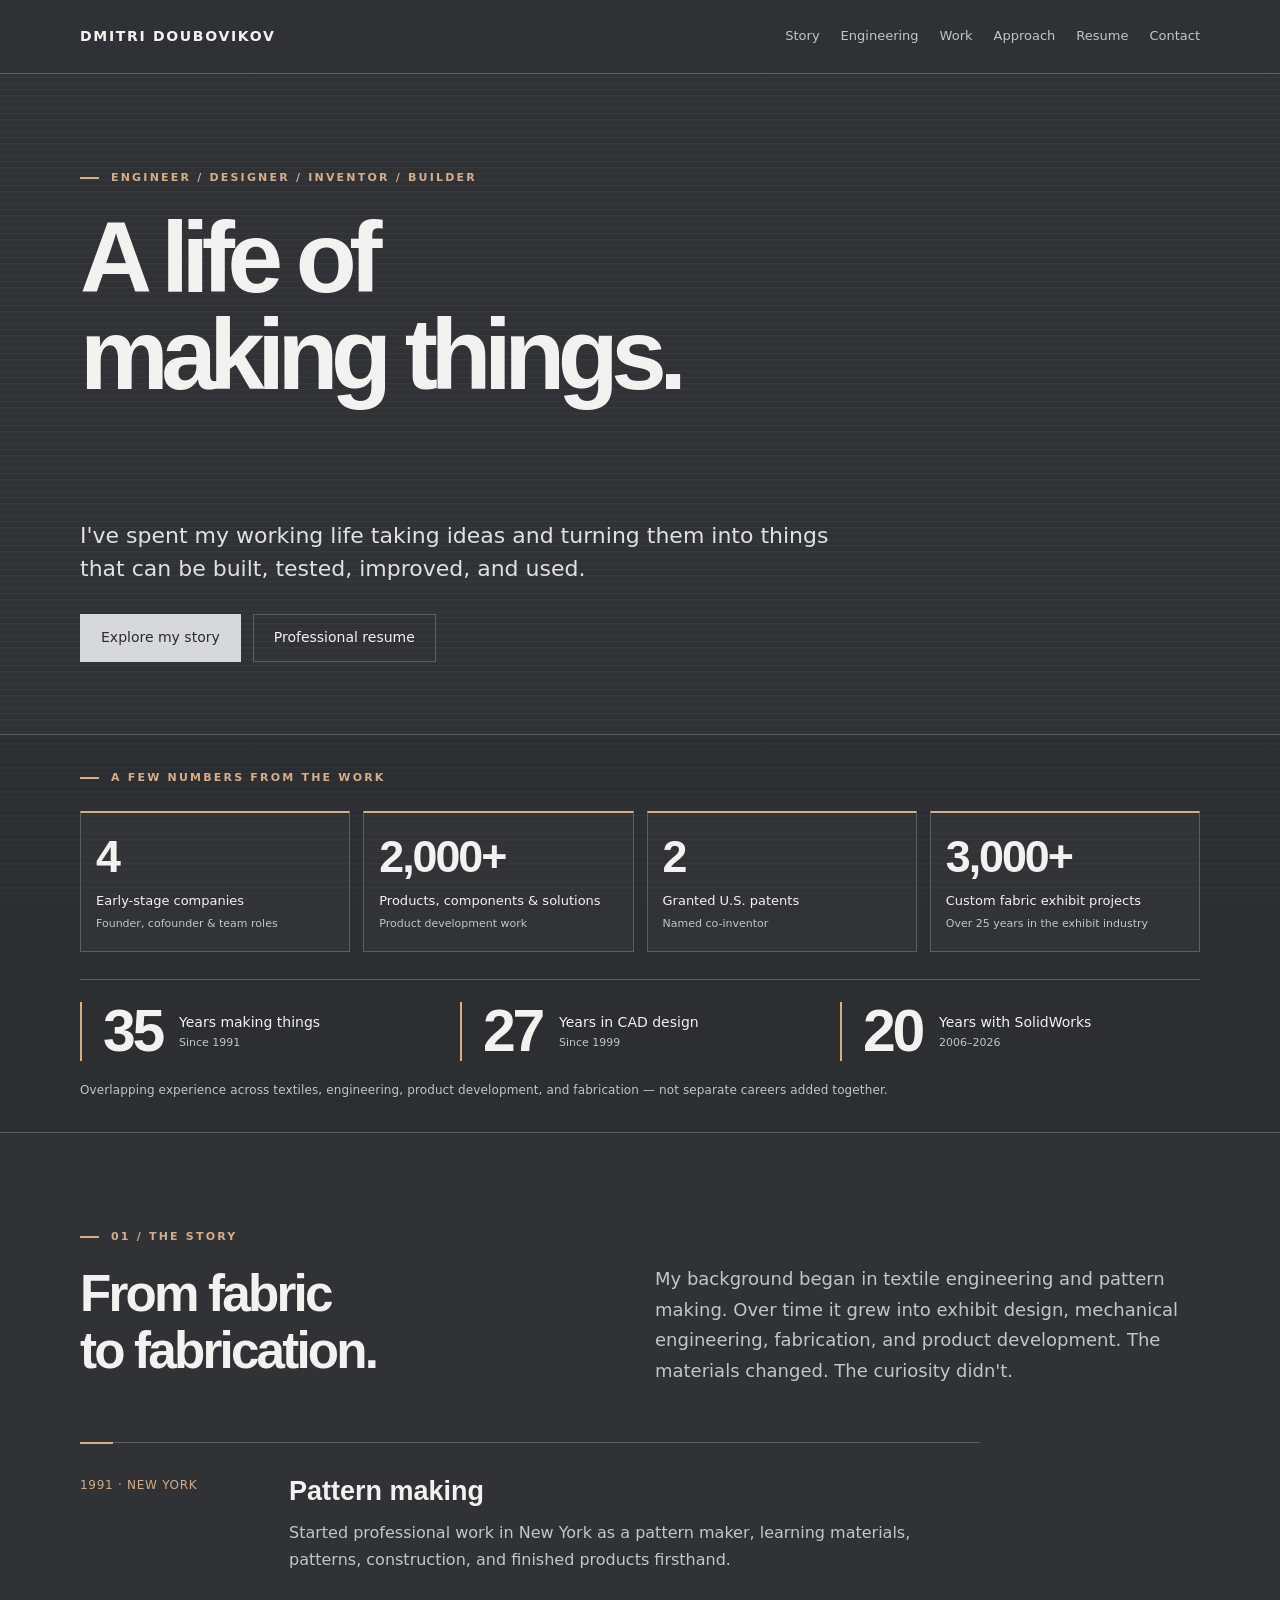
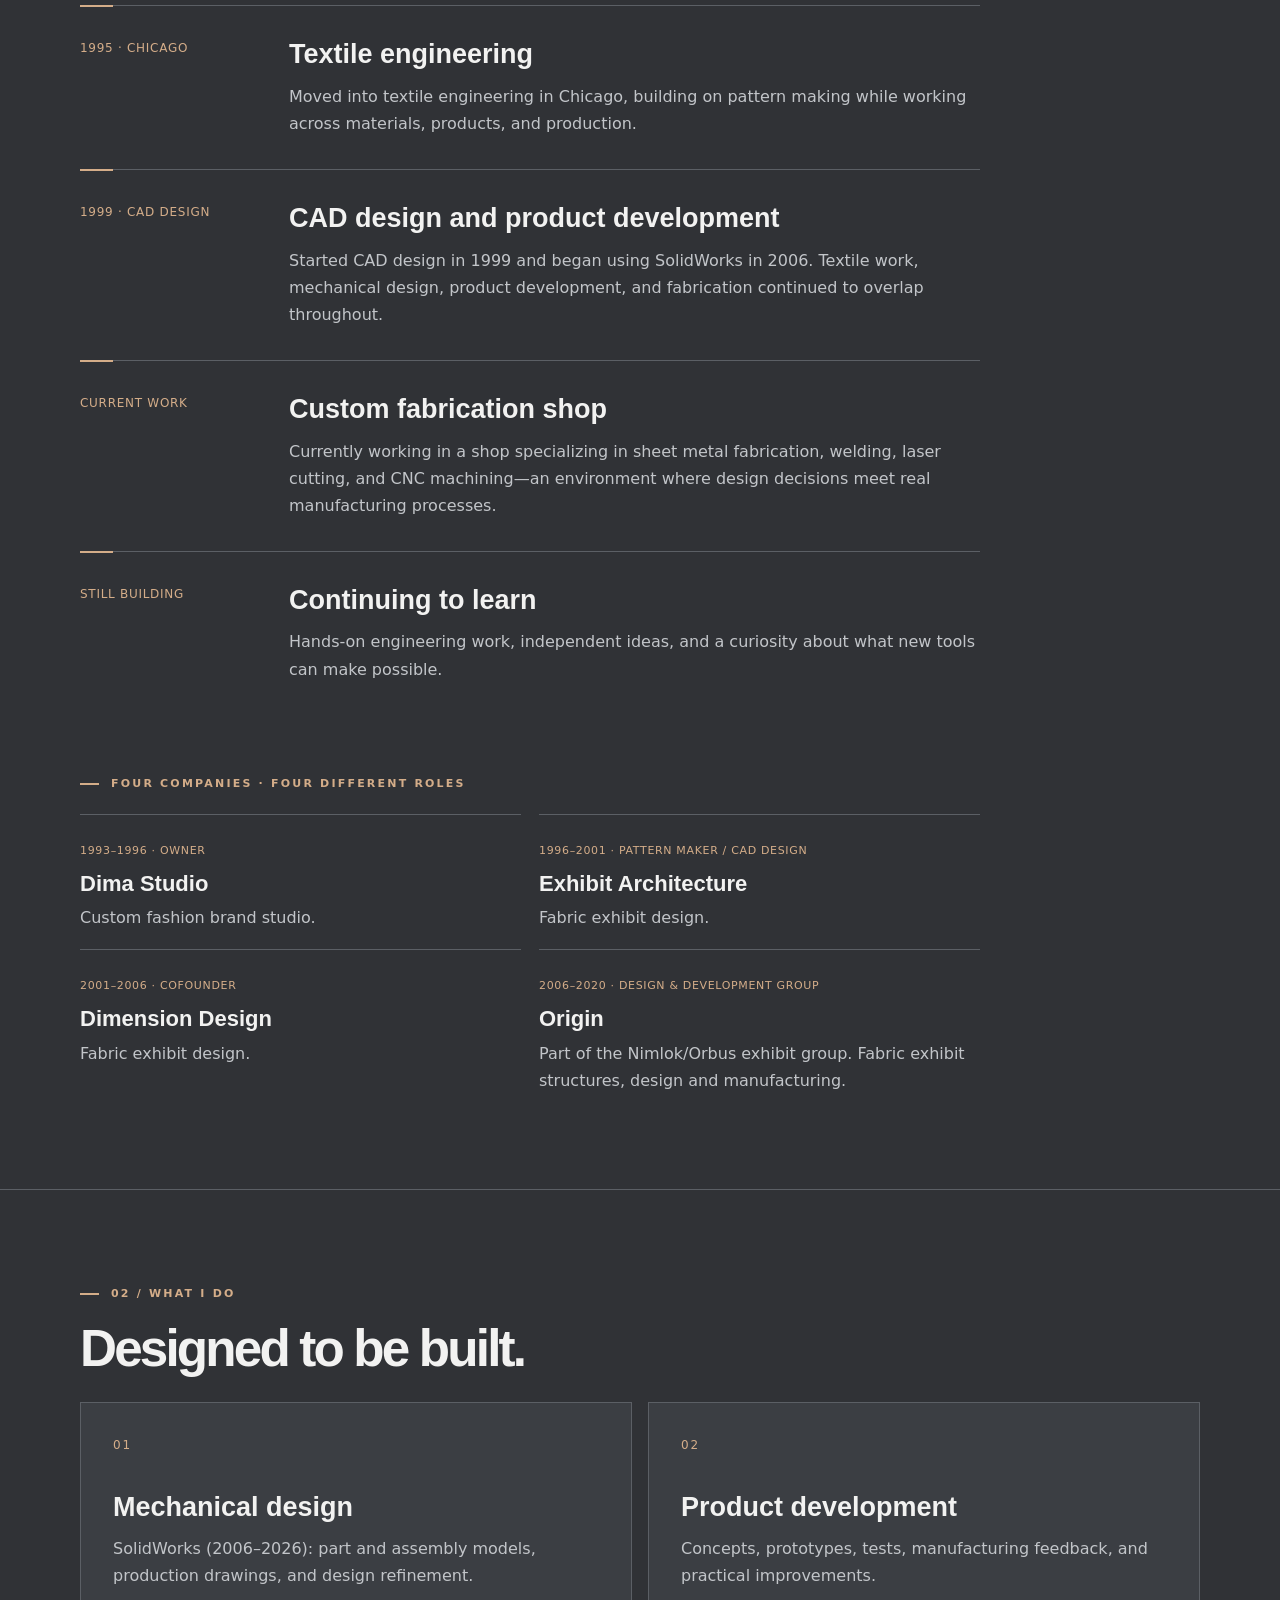
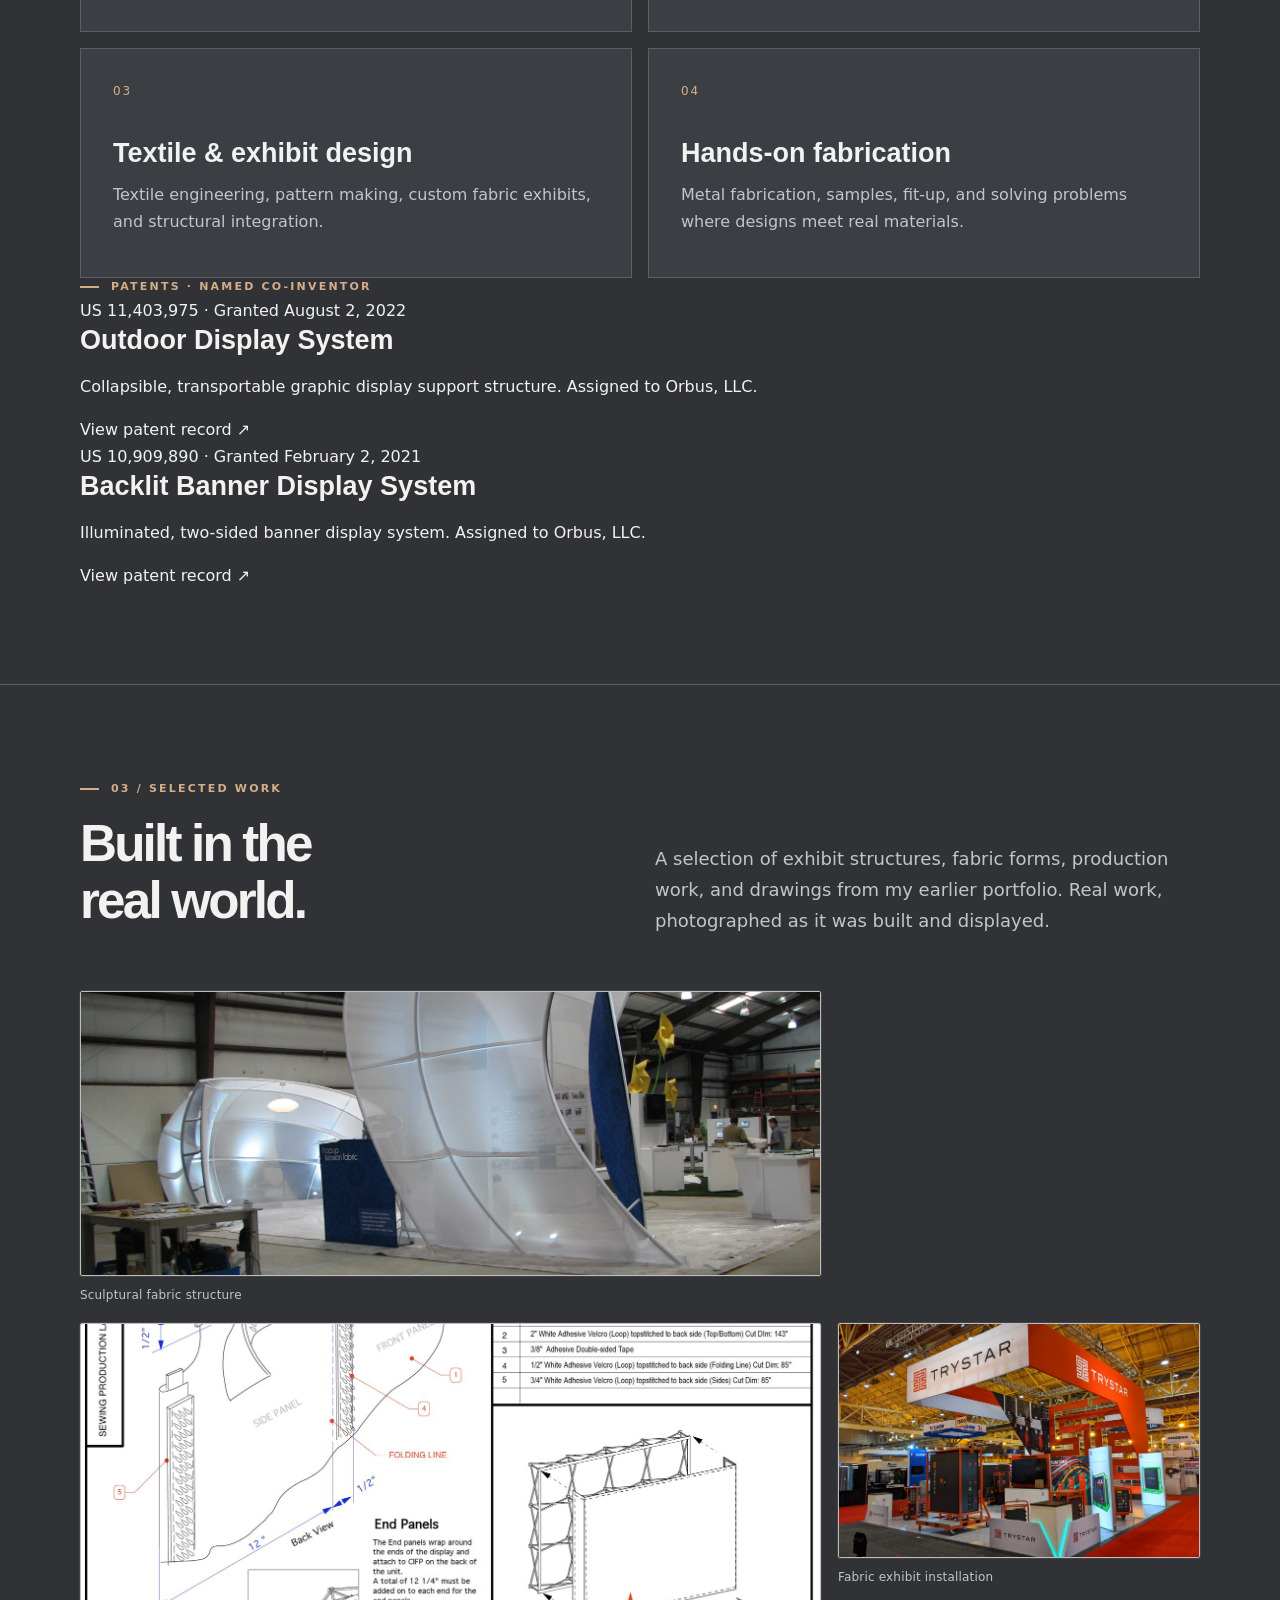
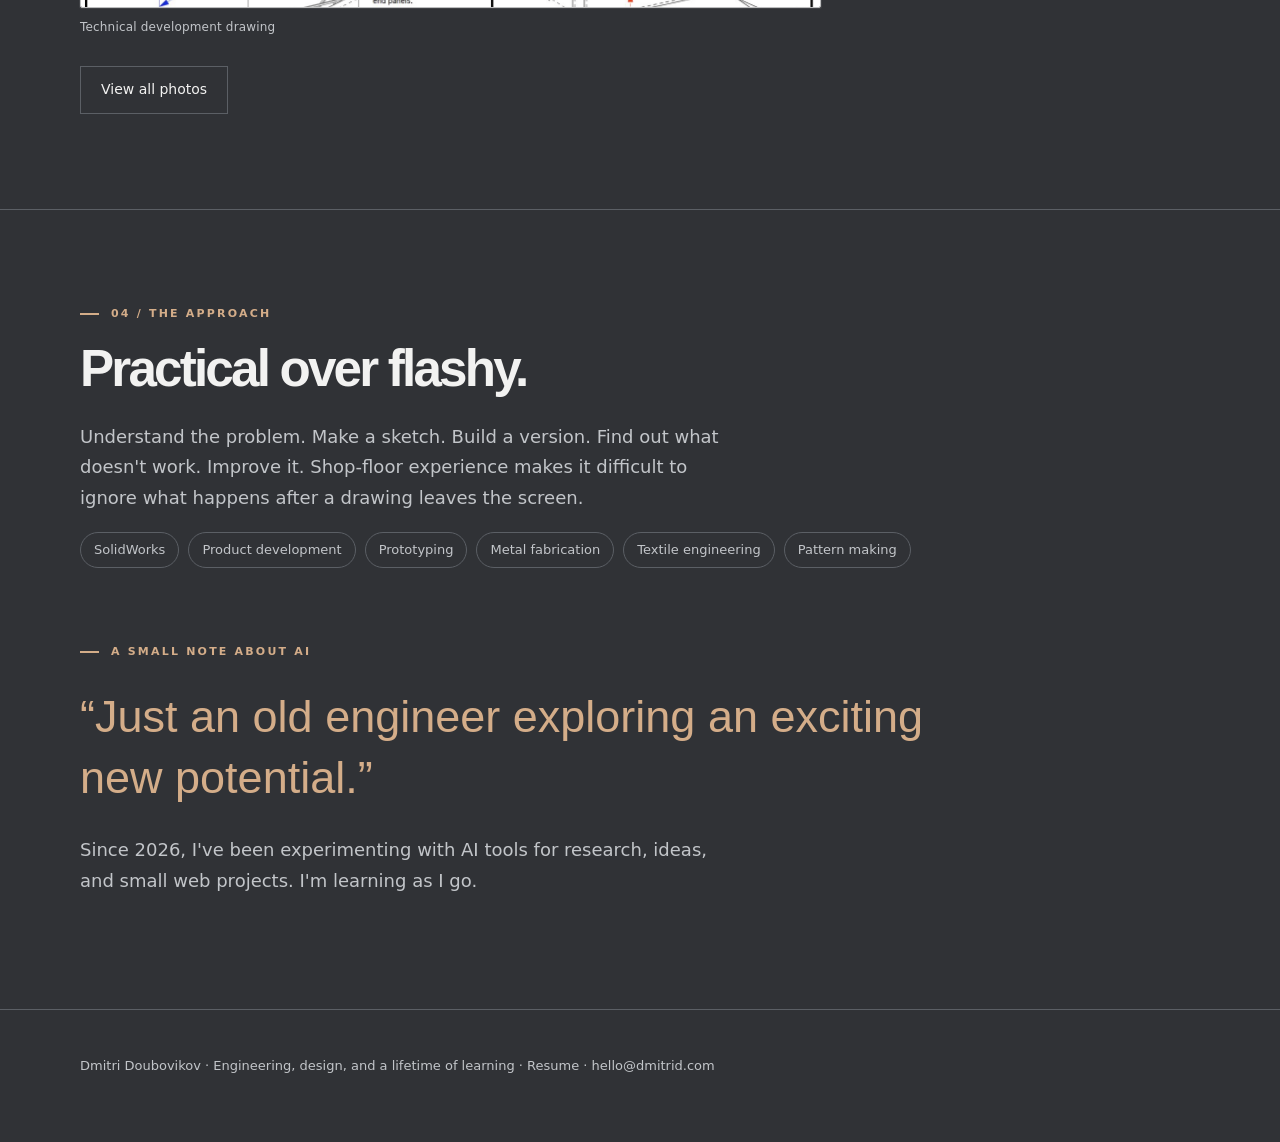
==== commit 4b164588: "Add verified co-inventor patent records and links" ====
--- a/index.html
+++ b/index.html
@@ -1 +1 @@
-<!doctype html><html lang="en"><head><meta charset="utf-8"><meta name="viewport" content="width=device-width,initial-scale=1"><meta name="description" content="Dmitri Doubovikov — product development engineer, SolidWorks designer, inventor and hands-on builder."><title>Dmitri Doubovikov | A Life of Making Things</title><link rel="stylesheet" href="style.css"></head><body><header class="top"><nav class="wrap"><a class="brand" href="#top">DMITRI DOUBOVIKOV</a><div class="navlinks"><a href="#story">Story</a><a href="#engineering">Engineering</a><a href="photos.html">Work</a><a href="#approach">Approach</a><a href="resume.html">Resume</a><a href="mailto:hello@dmitrid.com">Contact</a></div></nav></header><main id="top"><div class="wrap hero"><div><div class="eyebrow">Engineer / Designer / Inventor / Builder</div><h1>A life of<br><em>making things.</em></h1></div><div class="hero-bottom"><div><p class="lead">I've spent my working life taking ideas and turning them into things that can be built, tested, improved, and used.</p><div class="buttons"><a class="btn primary" href="#story">Explore my story</a><a class="btn" href="resume.html">Professional resume</a></div></div></div></div><section class="career-numbers" aria-label="Career in numbers"><div class="wrap"><div class="eyebrow">A few numbers from the work</div><div class="impact-stats"><div class="impact-stat"><strong>4</strong><span>Early-stage companies<br><small>Founder, cofounder &amp; team roles</small></span></div><div class="impact-stat"><strong>2,000+</strong><span>Products, components &amp; solutions<br><small>Product development work</small></span></div><div class="impact-stat"><strong>2</strong><span>U.S. patents<br><small>Named among the developers</small></span></div><div class="impact-stat"><strong>3,000+</strong><span>Custom fabric exhibit projects<br><small>Over 25 years in the exhibit industry</small></span></div></div><div class="career-stats"><div class="career-stat"><strong>35</strong><span>Years making things<br><small>Since 1991</small></span></div><div class="career-stat"><strong>27</strong><span>Years in CAD design<br><small>Since 1999</small></span></div><div class="career-stat"><strong>20</strong><span>Years with SolidWorks<br><small>2006–2026</small></span></div></div><p class="career-note">Overlapping experience across textiles, engineering, product development, and fabrication — not separate careers added together.</p></div></section><section id="story"><div class="wrap"><div class="eyebrow">01 / The story</div><div class="section-head"><h2>From fabric<br>to fabrication.</h2><p>My background began in textile engineering and pattern making. Over time it grew into exhibit design, mechanical engineering, fabrication, and product development. The materials changed. The curiosity didn't.</p></div><div class="timeline"><div class="step"><small>1991 · NEW YORK</small><div><h3>Pattern making</h3><p>Started professional work in New York as a pattern maker, learning materials, patterns, construction, and finished products firsthand.</p></div></div><div class="step"><small>1995 · CHICAGO</small><div><h3>Textile engineering</h3><p>Moved into textile engineering in Chicago, building on pattern making while working across materials, products, and production.</p></div></div><div class="step"><small>1999 · CAD DESIGN</small><div><h3>CAD design and product development</h3><p>Started CAD design in 1999 and began using SolidWorks in 2006. Textile work, mechanical design, product development, and fabrication continued to overlap throughout.</p></div></div><div class="step"><small>CURRENT WORK</small><div><h3>Custom fabrication shop</h3><p>Currently working in a shop specializing in sheet metal fabrication, welding, laser cutting, and CNC machining—an environment where design decisions meet real manufacturing processes.</p></div></div><div class="step"><small>STILL BUILDING</small><div><h3>Continuing to learn</h3><p>Hands-on engineering work, independent ideas, and a curiosity about what new tools can make possible.</p></div></div><div class="company-history"><div class="eyebrow">Four companies · Four different roles</div><div class="company-list"><article><small>1993–1996 · OWNER</small><h3>Dima Studio</h3><p>Custom fashion brand studio.</p></article><article><small>1996–2001 · PATTERN MAKER / CAD DESIGN</small><h3>Exhibit Architecture</h3><p>Fabric exhibit design.</p></article><article><small>2001–2006 · COFOUNDER</small><h3>Dimension Design</h3><p>Fabric exhibit design.</p></article><article><small>2006–2020 · DESIGN &amp; DEVELOPMENT GROUP</small><h3>Origin</h3><p>Part of the Nimlok/Orbus exhibit group. Fabric exhibit structures, design and manufacturing.</p></article></div></div></div></section><section id="engineering"><div class="wrap"><div class="eyebrow">02 / What I do</div><h2>Designed to be built.</h2><div class="grid"><article class="card"><div class="num">01</div><h3>Mechanical design</h3><p>SolidWorks (2006–2026): part and assembly models, production drawings, and design refinement.</p></article><article class="card"><div class="num">02</div><h3>Product development</h3><p>Concepts, prototypes, tests, manufacturing feedback, and practical improvements.</p></article><article class="card"><div class="num">03</div><h3>Textile &amp; exhibit design</h3><p>Textile engineering, pattern making, custom fabric exhibits, and structural integration.</p></article><article class="card"><div class="num">04</div><h3>Hands-on fabrication</h3><p>Metal fabrication, samples, fit-up, and solving problems where designs meet real materials.</p></article></div></div></section><section id="projects"><div class="wrap"><div class="eyebrow">03 / Selected Work</div><div class="section-head"><h2>Built in the<br>real world.</h2><p>A selection of exhibit structures, fabric forms, production work, and drawings from my earlier portfolio. Real work, photographed as it was built and displayed.</p></div><div class="photo-grid"><figure class="photo-card wide"><a href="photos.html"><img src="assets/01-fabric-structure.jpg" alt="Sculptural fabric structure" loading="lazy" onerror="this.parentNode.hidden=true"></a><figcaption>Sculptural fabric structure</figcaption></figure><figure class="photo-card wide"><a href="photos.html"><img src="assets/07-technical-drawing.jpg" alt="Technical development drawing" loading="lazy" onerror="this.parentNode.hidden=true"></a><figcaption>Technical development drawing</figcaption></figure><figure class="photo-card"><a href="photos.html"><img src="assets/10-orange-exhibit.jpg" alt="Fabric exhibit installation" loading="lazy" onerror="this.parentNode.hidden=true"></a><figcaption>Fabric exhibit installation</figcaption></figure></div><div class="buttons"><a class="btn" href="photos.html">View all photos</a></div></div></section><section id="approach"><div class="wrap"><div class="eyebrow">04 / The approach</div><h2>Practical over flashy.</h2><p class="intro">Understand the problem. Make a sketch. Build a version. Find out what doesn't work. Improve it. Shop-floor experience makes it difficult to ignore what happens after a drawing leaves the screen.</p><div class="tagrow"><span class="tag">SolidWorks</span><span class="tag">Product development</span><span class="tag">Prototyping</span><span class="tag">Metal fabrication</span><span class="tag">Textile engineering</span><span class="tag">Pattern making</span></div><div style="margin-top:75px" class="eyebrow">A small note about AI</div><p class="quote">“Just an old engineer exploring an exciting new potential.”</p><p class="intro">Since 2026, I've been experimenting with AI tools for research, ideas, and small web projects. I'm learning as I go.</p></div></section></main><footer class="foot"><div class="wrap">Dmitri Doubovikov · Engineering, design, and a lifetime of learning · <a href="resume.html">Resume</a> · <a href="mailto:hello@dmitrid.com">hello@dmitrid.com</a></div></footer></body></html>+<!doctype html><html lang="en"><head><meta charset="utf-8"><meta name="viewport" content="width=device-width,initial-scale=1"><meta name="description" content="Dmitri Doubovikov — product development engineer, SolidWorks designer, inventor and hands-on builder."><title>Dmitri Doubovikov | A Life of Making Things</title><link rel="stylesheet" href="style.css"></head><body><header class="top"><nav class="wrap"><a class="brand" href="#top">DMITRI DOUBOVIKOV</a><div class="navlinks"><a href="#story">Story</a><a href="#engineering">Engineering</a><a href="photos.html">Work</a><a href="#approach">Approach</a><a href="resume.html">Resume</a><a href="mailto:hello@dmitrid.com">Contact</a></div></nav></header><main id="top"><div class="wrap hero"><div><div class="eyebrow">Engineer / Designer / Inventor / Builder</div><h1>A life of<br><em>making things.</em></h1></div><div class="hero-bottom"><div><p class="lead">I've spent my working life taking ideas and turning them into things that can be built, tested, improved, and used.</p><div class="buttons"><a class="btn primary" href="#story">Explore my story</a><a class="btn" href="resume.html">Professional resume</a></div></div></div></div><section class="career-numbers" aria-label="Career in numbers"><div class="wrap"><div class="eyebrow">A few numbers from the work</div><div class="impact-stats"><div class="impact-stat"><strong>4</strong><span>Early-stage companies<br><small>Founder, cofounder &amp; team roles</small></span></div><div class="impact-stat"><strong>2,000+</strong><span>Products, components &amp; solutions<br><small>Product development work</small></span></div><div class="impact-stat"><strong>2</strong><span>Granted U.S. patents<br><small>Named co-inventor</small></span></div><div class="impact-stat"><strong>3,000+</strong><span>Custom fabric exhibit projects<br><small>Over 25 years in the exhibit industry</small></span></div></div><div class="career-stats"><div class="career-stat"><strong>35</strong><span>Years making things<br><small>Since 1991</small></span></div><div class="career-stat"><strong>27</strong><span>Years in CAD design<br><small>Since 1999</small></span></div><div class="career-stat"><strong>20</strong><span>Years with SolidWorks<br><small>2006–2026</small></span></div></div><p class="career-note">Overlapping experience across textiles, engineering, product development, and fabrication — not separate careers added together.</p></div></section><section id="story"><div class="wrap"><div class="eyebrow">01 / The story</div><div class="section-head"><h2>From fabric<br>to fabrication.</h2><p>My background began in textile engineering and pattern making. Over time it grew into exhibit design, mechanical engineering, fabrication, and product development. The materials changed. The curiosity didn't.</p></div><div class="timeline"><div class="step"><small>1991 · NEW YORK</small><div><h3>Pattern making</h3><p>Started professional work in New York as a pattern maker, learning materials, patterns, construction, and finished products firsthand.</p></div></div><div class="step"><small>1995 · CHICAGO</small><div><h3>Textile engineering</h3><p>Moved into textile engineering in Chicago, building on pattern making while working across materials, products, and production.</p></div></div><div class="step"><small>1999 · CAD DESIGN</small><div><h3>CAD design and product development</h3><p>Started CAD design in 1999 and began using SolidWorks in 2006. Textile work, mechanical design, product development, and fabrication continued to overlap throughout.</p></div></div><div class="step"><small>CURRENT WORK</small><div><h3>Custom fabrication shop</h3><p>Currently working in a shop specializing in sheet metal fabrication, welding, laser cutting, and CNC machining—an environment where design decisions meet real manufacturing processes.</p></div></div><div class="step"><small>STILL BUILDING</small><div><h3>Continuing to learn</h3><p>Hands-on engineering work, independent ideas, and a curiosity about what new tools can make possible.</p></div></div><div class="company-history"><div class="eyebrow">Four companies · Four different roles</div><div class="company-list"><article><small>1993–1996 · OWNER</small><h3>Dima Studio</h3><p>Custom fashion brand studio.</p></article><article><small>1996–2001 · PATTERN MAKER / CAD DESIGN</small><h3>Exhibit Architecture</h3><p>Fabric exhibit design.</p></article><article><small>2001–2006 · COFOUNDER</small><h3>Dimension Design</h3><p>Fabric exhibit design.</p></article><article><small>2006–2020 · DESIGN &amp; DEVELOPMENT GROUP</small><h3>Origin</h3><p>Part of the Nimlok/Orbus exhibit group. Fabric exhibit structures, design and manufacturing.</p></article></div></div></div></section><section id="engineering"><div class="wrap"><div class="eyebrow">02 / What I do</div><h2>Designed to be built.</h2><div class="grid"><article class="card"><div class="num">01</div><h3>Mechanical design</h3><p>SolidWorks (2006–2026): part and assembly models, production drawings, and design refinement.</p></article><article class="card"><div class="num">02</div><h3>Product development</h3><p>Concepts, prototypes, tests, manufacturing feedback, and practical improvements.</p></article><article class="card"><div class="num">03</div><h3>Textile &amp; exhibit design</h3><p>Textile engineering, pattern making, custom fabric exhibits, and structural integration.</p></article><article class="card"><div class="num">04</div><h3>Hands-on fabrication</h3><p>Metal fabrication, samples, fit-up, and solving problems where designs meet real materials.</p></article></div><div class="patent-records"><div class="eyebrow">Patents · Named co-inventor</div><div class="patent-list"><article><span class="patent-id">US 11,403,975 · Granted August 2, 2022</span><h3>Outdoor Display System</h3><p>Collapsible, transportable graphic display support structure. Assigned to Orbus, LLC.</p><a href="https://patents.justia.com/patent/11403975" target="_blank" rel="noopener noreferrer">View patent record ↗</a></article><article><span class="patent-id">US 10,909,890 · Granted February 2, 2021</span><h3>Backlit Banner Display System</h3><p>Illuminated, two-sided banner display system. Assigned to Orbus, LLC.</p><a href="https://patents.justia.com/patent/10909890" target="_blank" rel="noopener noreferrer">View patent record ↗</a></article></div></div></div></section><section id="projects"><div class="wrap"><div class="eyebrow">03 / Selected Work</div><div class="section-head"><h2>Built in the<br>real world.</h2><p>A selection of exhibit structures, fabric forms, production work, and drawings from my earlier portfolio. Real work, photographed as it was built and displayed.</p></div><div class="photo-grid"><figure class="photo-card wide"><a href="photos.html"><img src="assets/01-fabric-structure.jpg" alt="Sculptural fabric structure" loading="lazy" onerror="this.parentNode.hidden=true"></a><figcaption>Sculptural fabric structure</figcaption></figure><figure class="photo-card wide"><a href="photos.html"><img src="assets/07-technical-drawing.jpg" alt="Technical development drawing" loading="lazy" onerror="this.parentNode.hidden=true"></a><figcaption>Technical development drawing</figcaption></figure><figure class="photo-card"><a href="photos.html"><img src="assets/10-orange-exhibit.jpg" alt="Fabric exhibit installation" loading="lazy" onerror="this.parentNode.hidden=true"></a><figcaption>Fabric exhibit installation</figcaption></figure></div><div class="buttons"><a class="btn" href="photos.html">View all photos</a></div></div></section><section id="approach"><div class="wrap"><div class="eyebrow">04 / The approach</div><h2>Practical over flashy.</h2><p class="intro">Understand the problem. Make a sketch. Build a version. Find out what doesn't work. Improve it. Shop-floor experience makes it difficult to ignore what happens after a drawing leaves the screen.</p><div class="tagrow"><span class="tag">SolidWorks</span><span class="tag">Product development</span><span class="tag">Prototyping</span><span class="tag">Metal fabrication</span><span class="tag">Textile engineering</span><span class="tag">Pattern making</span></div><div style="margin-top:75px" class="eyebrow">A small note about AI</div><p class="quote">“Just an old engineer exploring an exciting new potential.”</p><p class="intro">Since 2026, I've been experimenting with AI tools for research, ideas, and small web projects. I'm learning as I go.</p></div></section></main><footer class="foot"><div class="wrap">Dmitri Doubovikov · Engineering, design, and a lifetime of learning · <a href="resume.html">Resume</a> · <a href="mailto:hello@dmitrid.com">hello@dmitrid.com</a></div></footer></body></html>
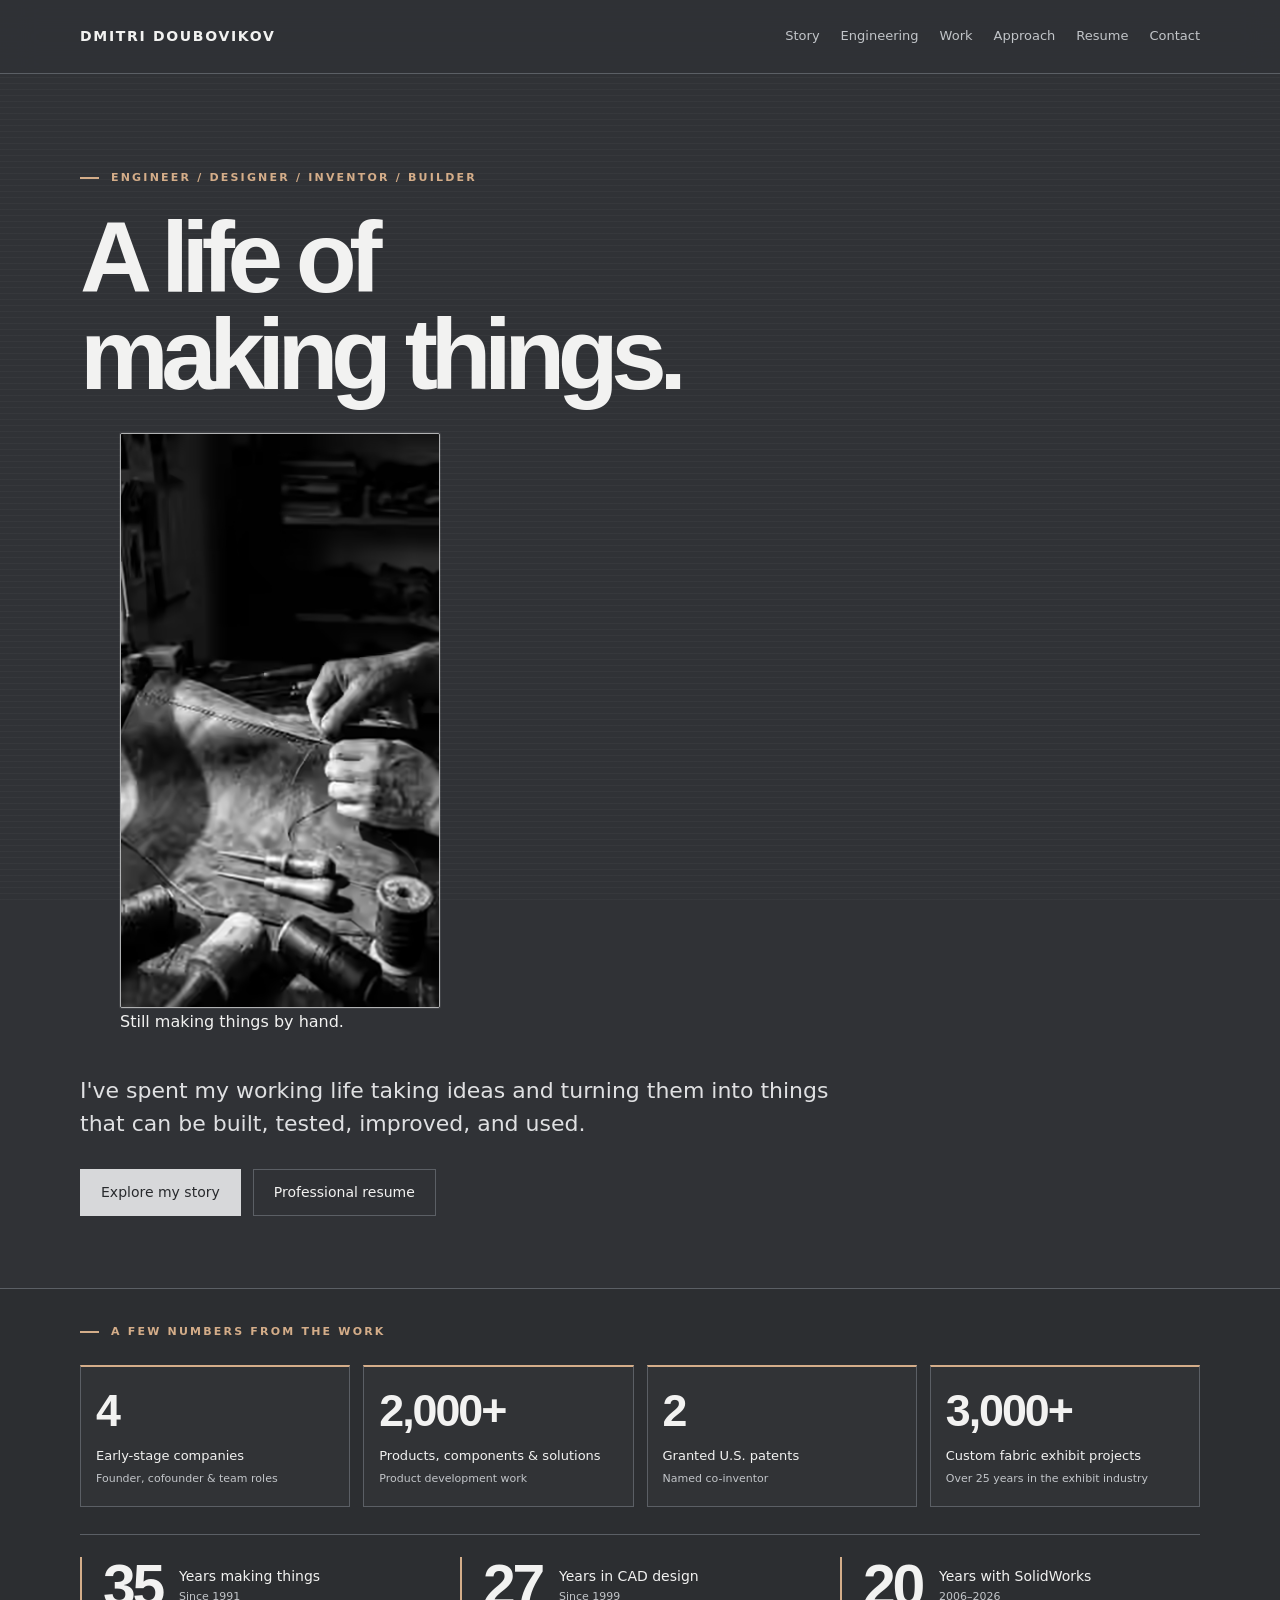
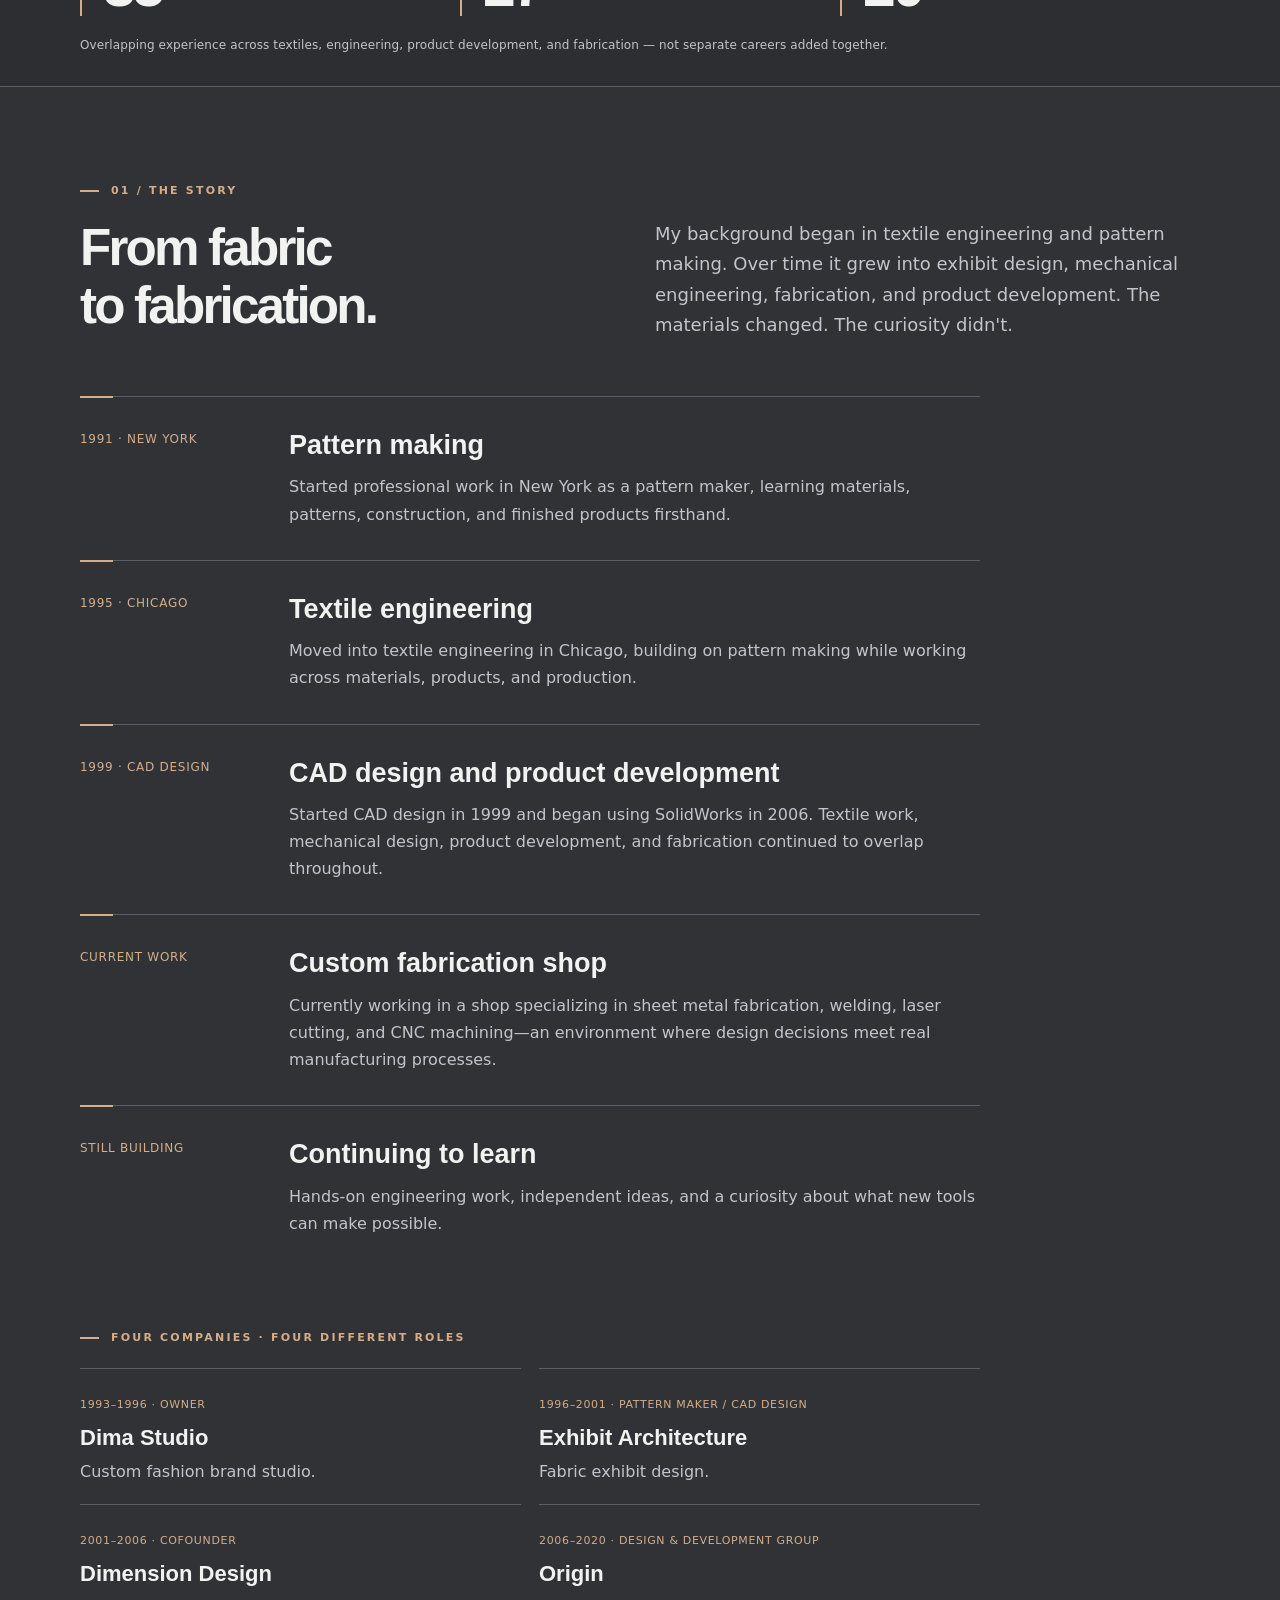
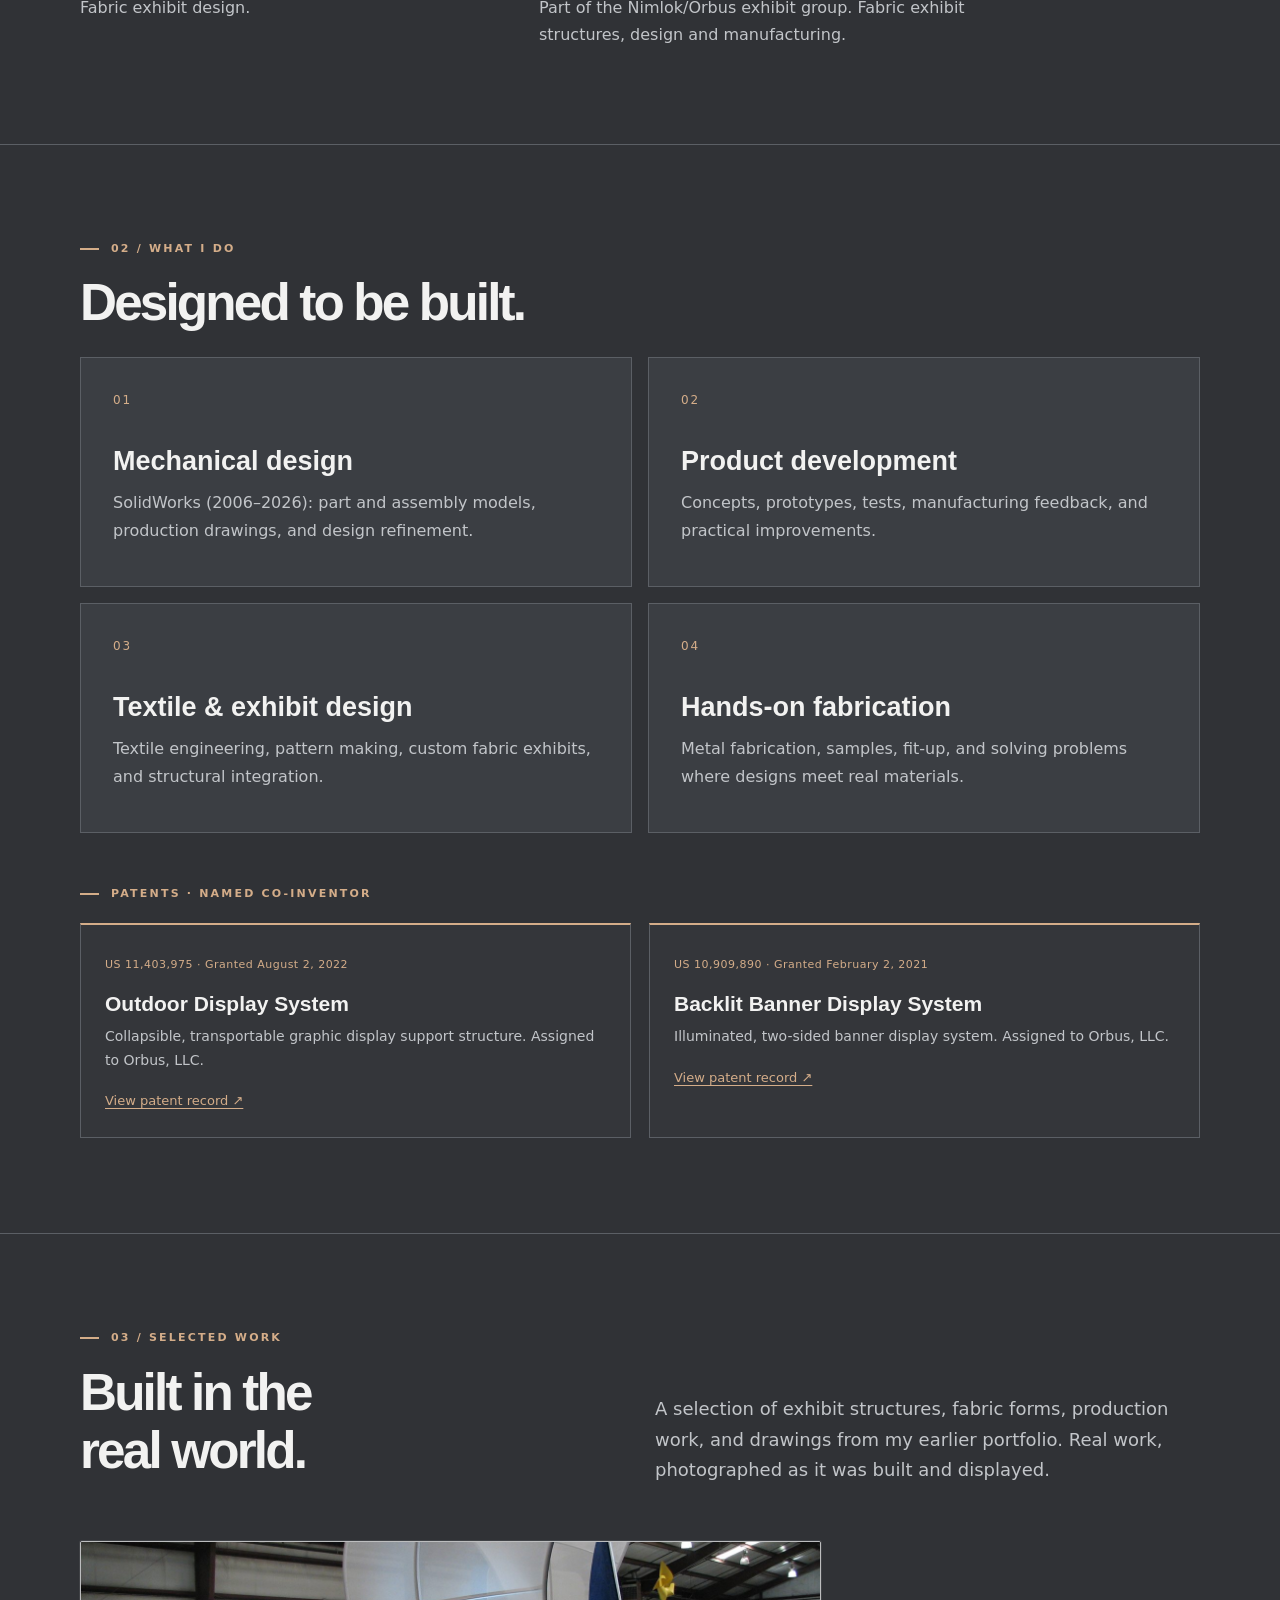
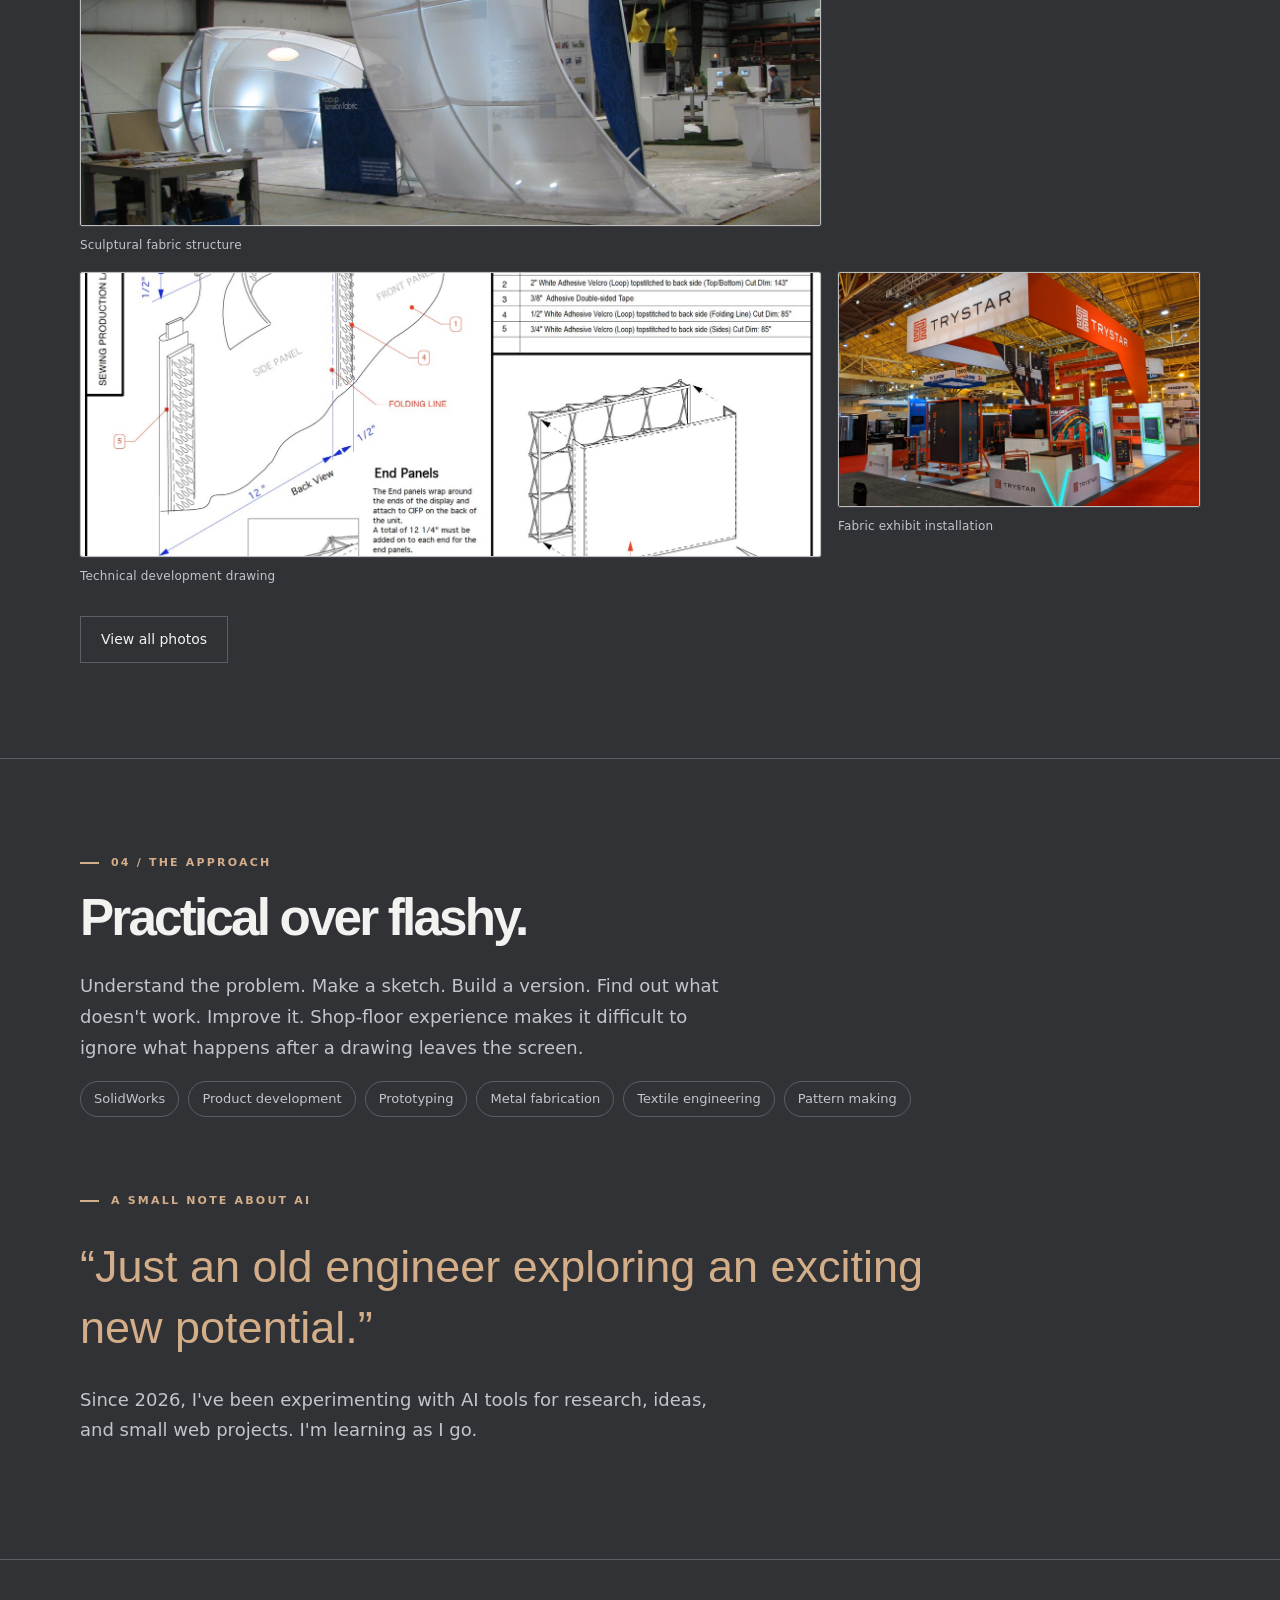
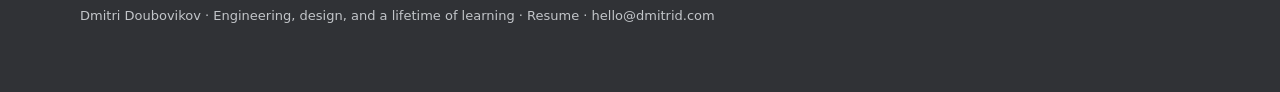
==== commit 7c341de9: "Place personal hands-on workshop photo in homepage hero" ====
--- a/index.html
+++ b/index.html
@@ -1 +1 @@
-<!doctype html><html lang="en"><head><meta charset="utf-8"><meta name="viewport" content="width=device-width,initial-scale=1"><meta name="description" content="Dmitri Doubovikov — product development engineer, SolidWorks designer, inventor and hands-on builder."><title>Dmitri Doubovikov | A Life of Making Things</title><link rel="stylesheet" href="style.css"></head><body><header class="top"><nav class="wrap"><a class="brand" href="#top">DMITRI DOUBOVIKOV</a><div class="navlinks"><a href="#story">Story</a><a href="#engineering">Engineering</a><a href="photos.html">Work</a><a href="#approach">Approach</a><a href="resume.html">Resume</a><a href="mailto:hello@dmitrid.com">Contact</a></div></nav></header><main id="top"><div class="wrap hero"><div><div class="eyebrow">Engineer / Designer / Inventor / Builder</div><h1>A life of<br><em>making things.</em></h1></div><div class="hero-bottom"><div><p class="lead">I've spent my working life taking ideas and turning them into things that can be built, tested, improved, and used.</p><div class="buttons"><a class="btn primary" href="#story">Explore my story</a><a class="btn" href="resume.html">Professional resume</a></div></div></div></div><section class="career-numbers" aria-label="Career in numbers"><div class="wrap"><div class="eyebrow">A few numbers from the work</div><div class="impact-stats"><div class="impact-stat"><strong>4</strong><span>Early-stage companies<br><small>Founder, cofounder &amp; team roles</small></span></div><div class="impact-stat"><strong>2,000+</strong><span>Products, components &amp; solutions<br><small>Product development work</small></span></div><div class="impact-stat"><strong>2</strong><span>Granted U.S. patents<br><small>Named co-inventor</small></span></div><div class="impact-stat"><strong>3,000+</strong><span>Custom fabric exhibit projects<br><small>Over 25 years in the exhibit industry</small></span></div></div><div class="career-stats"><div class="career-stat"><strong>35</strong><span>Years making things<br><small>Since 1991</small></span></div><div class="career-stat"><strong>27</strong><span>Years in CAD design<br><small>Since 1999</small></span></div><div class="career-stat"><strong>20</strong><span>Years with SolidWorks<br><small>2006–2026</small></span></div></div><p class="career-note">Overlapping experience across textiles, engineering, product development, and fabrication — not separate careers added together.</p></div></section><section id="story"><div class="wrap"><div class="eyebrow">01 / The story</div><div class="section-head"><h2>From fabric<br>to fabrication.</h2><p>My background began in textile engineering and pattern making. Over time it grew into exhibit design, mechanical engineering, fabrication, and product development. The materials changed. The curiosity didn't.</p></div><div class="timeline"><div class="step"><small>1991 · NEW YORK</small><div><h3>Pattern making</h3><p>Started professional work in New York as a pattern maker, learning materials, patterns, construction, and finished products firsthand.</p></div></div><div class="step"><small>1995 · CHICAGO</small><div><h3>Textile engineering</h3><p>Moved into textile engineering in Chicago, building on pattern making while working across materials, products, and production.</p></div></div><div class="step"><small>1999 · CAD DESIGN</small><div><h3>CAD design and product development</h3><p>Started CAD design in 1999 and began using SolidWorks in 2006. Textile work, mechanical design, product development, and fabrication continued to overlap throughout.</p></div></div><div class="step"><small>CURRENT WORK</small><div><h3>Custom fabrication shop</h3><p>Currently working in a shop specializing in sheet metal fabrication, welding, laser cutting, and CNC machining—an environment where design decisions meet real manufacturing processes.</p></div></div><div class="step"><small>STILL BUILDING</small><div><h3>Continuing to learn</h3><p>Hands-on engineering work, independent ideas, and a curiosity about what new tools can make possible.</p></div></div><div class="company-history"><div class="eyebrow">Four companies · Four different roles</div><div class="company-list"><article><small>1993–1996 · OWNER</small><h3>Dima Studio</h3><p>Custom fashion brand studio.</p></article><article><small>1996–2001 · PATTERN MAKER / CAD DESIGN</small><h3>Exhibit Architecture</h3><p>Fabric exhibit design.</p></article><article><small>2001–2006 · COFOUNDER</small><h3>Dimension Design</h3><p>Fabric exhibit design.</p></article><article><small>2006–2020 · DESIGN &amp; DEVELOPMENT GROUP</small><h3>Origin</h3><p>Part of the Nimlok/Orbus exhibit group. Fabric exhibit structures, design and manufacturing.</p></article></div></div></div></section><section id="engineering"><div class="wrap"><div class="eyebrow">02 / What I do</div><h2>Designed to be built.</h2><div class="grid"><article class="card"><div class="num">01</div><h3>Mechanical design</h3><p>SolidWorks (2006–2026): part and assembly models, production drawings, and design refinement.</p></article><article class="card"><div class="num">02</div><h3>Product development</h3><p>Concepts, prototypes, tests, manufacturing feedback, and practical improvements.</p></article><article class="card"><div class="num">03</div><h3>Textile &amp; exhibit design</h3><p>Textile engineering, pattern making, custom fabric exhibits, and structural integration.</p></article><article class="card"><div class="num">04</div><h3>Hands-on fabrication</h3><p>Metal fabrication, samples, fit-up, and solving problems where designs meet real materials.</p></article></div><div class="patent-records"><div class="eyebrow">Patents · Named co-inventor</div><div class="patent-list"><article><span class="patent-id">US 11,403,975 · Granted August 2, 2022</span><h3>Outdoor Display System</h3><p>Collapsible, transportable graphic display support structure. Assigned to Orbus, LLC.</p><a href="https://patents.justia.com/patent/11403975" target="_blank" rel="noopener noreferrer">View patent record ↗</a></article><article><span class="patent-id">US 10,909,890 · Granted February 2, 2021</span><h3>Backlit Banner Display System</h3><p>Illuminated, two-sided banner display system. Assigned to Orbus, LLC.</p><a href="https://patents.justia.com/patent/10909890" target="_blank" rel="noopener noreferrer">View patent record ↗</a></article></div></div></div></section><section id="projects"><div class="wrap"><div class="eyebrow">03 / Selected Work</div><div class="section-head"><h2>Built in the<br>real world.</h2><p>A selection of exhibit structures, fabric forms, production work, and drawings from my earlier portfolio. Real work, photographed as it was built and displayed.</p></div><div class="photo-grid"><figure class="photo-card wide"><a href="photos.html"><img src="assets/01-fabric-structure.jpg" alt="Sculptural fabric structure" loading="lazy" onerror="this.parentNode.hidden=true"></a><figcaption>Sculptural fabric structure</figcaption></figure><figure class="photo-card wide"><a href="photos.html"><img src="assets/07-technical-drawing.jpg" alt="Technical development drawing" loading="lazy" onerror="this.parentNode.hidden=true"></a><figcaption>Technical development drawing</figcaption></figure><figure class="photo-card"><a href="photos.html"><img src="assets/10-orange-exhibit.jpg" alt="Fabric exhibit installation" loading="lazy" onerror="this.parentNode.hidden=true"></a><figcaption>Fabric exhibit installation</figcaption></figure></div><div class="buttons"><a class="btn" href="photos.html">View all photos</a></div></div></section><section id="approach"><div class="wrap"><div class="eyebrow">04 / The approach</div><h2>Practical over flashy.</h2><p class="intro">Understand the problem. Make a sketch. Build a version. Find out what doesn't work. Improve it. Shop-floor experience makes it difficult to ignore what happens after a drawing leaves the screen.</p><div class="tagrow"><span class="tag">SolidWorks</span><span class="tag">Product development</span><span class="tag">Prototyping</span><span class="tag">Metal fabrication</span><span class="tag">Textile engineering</span><span class="tag">Pattern making</span></div><div style="margin-top:75px" class="eyebrow">A small note about AI</div><p class="quote">“Just an old engineer exploring an exciting new potential.”</p><p class="intro">Since 2026, I've been experimenting with AI tools for research, ideas, and small web projects. I'm learning as I go.</p></div></section></main><footer class="foot"><div class="wrap">Dmitri Doubovikov · Engineering, design, and a lifetime of learning · <a href="resume.html">Resume</a> · <a href="mailto:hello@dmitrid.com">hello@dmitrid.com</a></div></footer></body></html>+<!doctype html><html lang="en"><head><meta charset="utf-8"><meta name="viewport" content="width=device-width,initial-scale=1"><meta name="description" content="Dmitri Doubovikov — product development engineer, SolidWorks designer, inventor and hands-on builder."><title>Dmitri Doubovikov | A Life of Making Things</title><link rel="stylesheet" href="style.css"></head><body><header class="top"><nav class="wrap"><a class="brand" href="#top">DMITRI DOUBOVIKOV</a><div class="navlinks"><a href="#story">Story</a><a href="#engineering">Engineering</a><a href="photos.html">Work</a><a href="#approach">Approach</a><a href="resume.html">Resume</a><a href="mailto:hello@dmitrid.com">Contact</a></div></nav></header><main id="top"><div class="wrap hero"><div class="hero-main"><div><div class="eyebrow">Engineer / Designer / Inventor / Builder</div><h1>A life of<br><em>making things.</em></h1></div><figure class="hero-portrait"><img src="[data-uri]" width="320" height="575" alt="Hands sewing leather by hand at a workbench, a craft still practiced today"><figcaption>Still making things by hand.</figcaption></figure></div><div class="hero-bottom"><div><p class="lead">I've spent my working life taking ideas and turning them into things that can be built, tested, improved, and used.</p><div class="buttons"><a class="btn primary" href="#story">Explore my story</a><a class="btn" href="resume.html">Professional resume</a></div></div></div></div><section class="career-numbers" aria-label="Career in numbers"><div class="wrap"><div class="eyebrow">A few numbers from the work</div><div class="impact-stats"><div class="impact-stat"><strong>4</strong><span>Early-stage companies<br><small>Founder, cofounder &amp; team roles</small></span></div><div class="impact-stat"><strong>2,000+</strong><span>Products, components &amp; solutions<br><small>Product development work</small></span></div><div class="impact-stat"><strong>2</strong><span>Granted U.S. patents<br><small>Named co-inventor</small></span></div><div class="impact-stat"><strong>3,000+</strong><span>Custom fabric exhibit projects<br><small>Over 25 years in the exhibit industry</small></span></div></div><div class="career-stats"><div class="career-stat"><strong>35</strong><span>Years making things<br><small>Since 1991</small></span></div><div class="career-stat"><strong>27</strong><span>Years in CAD design<br><small>Since 1999</small></span></div><div class="career-stat"><strong>20</strong><span>Years with SolidWorks<br><small>2006–2026</small></span></div></div><p class="career-note">Overlapping experience across textiles, engineering, product development, and fabrication — not separate careers added together.</p></div></section><section id="story"><div class="wrap"><div class="eyebrow">01 / The story</div><div class="section-head"><h2>From fabric<br>to fabrication.</h2><p>My background began in textile engineering and pattern making. Over time it grew into exhibit design, mechanical engineering, fabrication, and product development. The materials changed. The curiosity didn't.</p></div><div class="timeline"><div class="step"><small>1991 · NEW YORK</small><div><h3>Pattern making</h3><p>Started professional work in New York as a pattern maker, learning materials, patterns, construction, and finished products firsthand.</p></div></div><div class="step"><small>1995 · CHICAGO</small><div><h3>Textile engineering</h3><p>Moved into textile engineering in Chicago, building on pattern making while working across materials, products, and production.</p></div></div><div class="step"><small>1999 · CAD DESIGN</small><div><h3>CAD design and product development</h3><p>Started CAD design in 1999 and began using SolidWorks in 2006. Textile work, mechanical design, product development, and fabrication continued to overlap throughout.</p></div></div><div class="step"><small>CURRENT WORK</small><div><h3>Custom fabrication shop</h3><p>Currently working in a shop specializing in sheet metal fabrication, welding, laser cutting, and CNC machining—an environment where design decisions meet real manufacturing processes.</p></div></div><div class="step"><small>STILL BUILDING</small><div><h3>Continuing to learn</h3><p>Hands-on engineering work, independent ideas, and a curiosity about what new tools can make possible.</p></div></div><div class="company-history"><div class="eyebrow">Four companies · Four different roles</div><div class="company-list"><article><small>1993–1996 · OWNER</small><h3>Dima Studio</h3><p>Custom fashion brand studio.</p></article><article><small>1996–2001 · PATTERN MAKER / CAD DESIGN</small><h3>Exhibit Architecture</h3><p>Fabric exhibit design.</p></article><article><small>2001–2006 · COFOUNDER</small><h3>Dimension Design</h3><p>Fabric exhibit design.</p></article><article><small>2006–2020 · DESIGN &amp; DEVELOPMENT GROUP</small><h3>Origin</h3><p>Part of the Nimlok/Orbus exhibit group. Fabric exhibit structures, design and manufacturing.</p></article></div></div></div></section><section id="engineering"><div class="wrap"><div class="eyebrow">02 / What I do</div><h2>Designed to be built.</h2><div class="grid"><article class="card"><div class="num">01</div><h3>Mechanical design</h3><p>SolidWorks (2006–2026): part and assembly models, production drawings, and design refinement.</p></article><article class="card"><div class="num">02</div><h3>Product development</h3><p>Concepts, prototypes, tests, manufacturing feedback, and practical improvements.</p></article><article class="card"><div class="num">03</div><h3>Textile &amp; exhibit design</h3><p>Textile engineering, pattern making, custom fabric exhibits, and structural integration.</p></article><article class="card"><div class="num">04</div><h3>Hands-on fabrication</h3><p>Metal fabrication, samples, fit-up, and solving problems where designs meet real materials.</p></article></div><div class="patent-records"><div class="eyebrow">Patents · Named co-inventor</div><div class="patent-list"><article><span class="patent-id">US 11,403,975 · Granted August 2, 2022</span><h3>Outdoor Display System</h3><p>Collapsible, transportable graphic display support structure. Assigned to Orbus, LLC.</p><a href="https://patents.justia.com/patent/11403975" target="_blank" rel="noopener noreferrer">View patent record ↗</a></article><article><span class="patent-id">US 10,909,890 · Granted February 2, 2021</span><h3>Backlit Banner Display System</h3><p>Illuminated, two-sided banner display system. Assigned to Orbus, LLC.</p><a href="https://patents.justia.com/patent/10909890" target="_blank" rel="noopener noreferrer">View patent record ↗</a></article></div></div></div></section><section id="projects"><div class="wrap"><div class="eyebrow">03 / Selected Work</div><div class="section-head"><h2>Built in the<br>real world.</h2><p>A selection of exhibit structures, fabric forms, production work, and drawings from my earlier portfolio. Real work, photographed as it was built and displayed.</p></div><div class="photo-grid"><figure class="photo-card wide"><a href="photos.html"><img src="assets/01-fabric-structure.jpg" alt="Sculptural fabric structure" loading="lazy" onerror="this.parentNode.hidden=true"></a><figcaption>Sculptural fabric structure</figcaption></figure><figure class="photo-card wide"><a href="photos.html"><img src="assets/07-technical-drawing.jpg" alt="Technical development drawing" loading="lazy" onerror="this.parentNode.hidden=true"></a><figcaption>Technical development drawing</figcaption></figure><figure class="photo-card"><a href="photos.html"><img src="assets/10-orange-exhibit.jpg" alt="Fabric exhibit installation" loading="lazy" onerror="this.parentNode.hidden=true"></a><figcaption>Fabric exhibit installation</figcaption></figure></div><div class="buttons"><a class="btn" href="photos.html">View all photos</a></div></div></section><section id="approach"><div class="wrap"><div class="eyebrow">04 / The approach</div><h2>Practical over flashy.</h2><p class="intro">Understand the problem. Make a sketch. Build a version. Find out what doesn't work. Improve it. Shop-floor experience makes it difficult to ignore what happens after a drawing leaves the screen.</p><div class="tagrow"><span class="tag">SolidWorks</span><span class="tag">Product development</span><span class="tag">Prototyping</span><span class="tag">Metal fabrication</span><span class="tag">Textile engineering</span><span class="tag">Pattern making</span></div><div style="margin-top:75px" class="eyebrow">A small note about AI</div><p class="quote">“Just an old engineer exploring an exciting new potential.”</p><p class="intro">Since 2026, I've been experimenting with AI tools for research, ideas, and small web projects. I'm learning as I go.</p></div></section></main><footer class="foot"><div class="wrap">Dmitri Doubovikov · Engineering, design, and a lifetime of learning · <a href="resume.html">Resume</a> · <a href="mailto:hello@dmitrid.com">hello@dmitrid.com</a></div></footer></body></html>
--- a/style.css
+++ b/style.css
@@ -46,3 +46,6 @@
 .company-list p{color:var(--muted);margin:0}
 @media(max-width:820px){.impact-stats{grid-template-columns:repeat(2,minmax(0,1fr))}}
 @media(max-width:500px){.impact-stats,.company-list{grid-template-columns:1fr}.impact-stat{padding:16px}.company-history{margin-top:38px}}
+
+/* Patent evidence, matched to restrained engineering visual style. */
+.patent-records{margin-top:52px}.patent-records>.eyebrow{margin-bottom:20px}.patent-list{display:grid;grid-template-columns:repeat(2,minmax(0,1fr));gap:18px}.patent-list article{padding:24px;border:1px solid var(--line);border-top:2px solid var(--accent);background:rgba(255,255,255,.02)}.patent-list .patent-id{font-size:11px;letter-spacing:.045em;color:var(--accent)}.patent-list h3{font-size:21px;margin:14px 0 9px}.patent-list p{font-size:14px;color:var(--muted);margin:0 0 14px}.patent-list a{color:var(--accent);font-size:13px;text-decoration:underline;text-underline-offset:3px}@media(max-width:650px){.patent-list{grid-template-columns:1fr}}
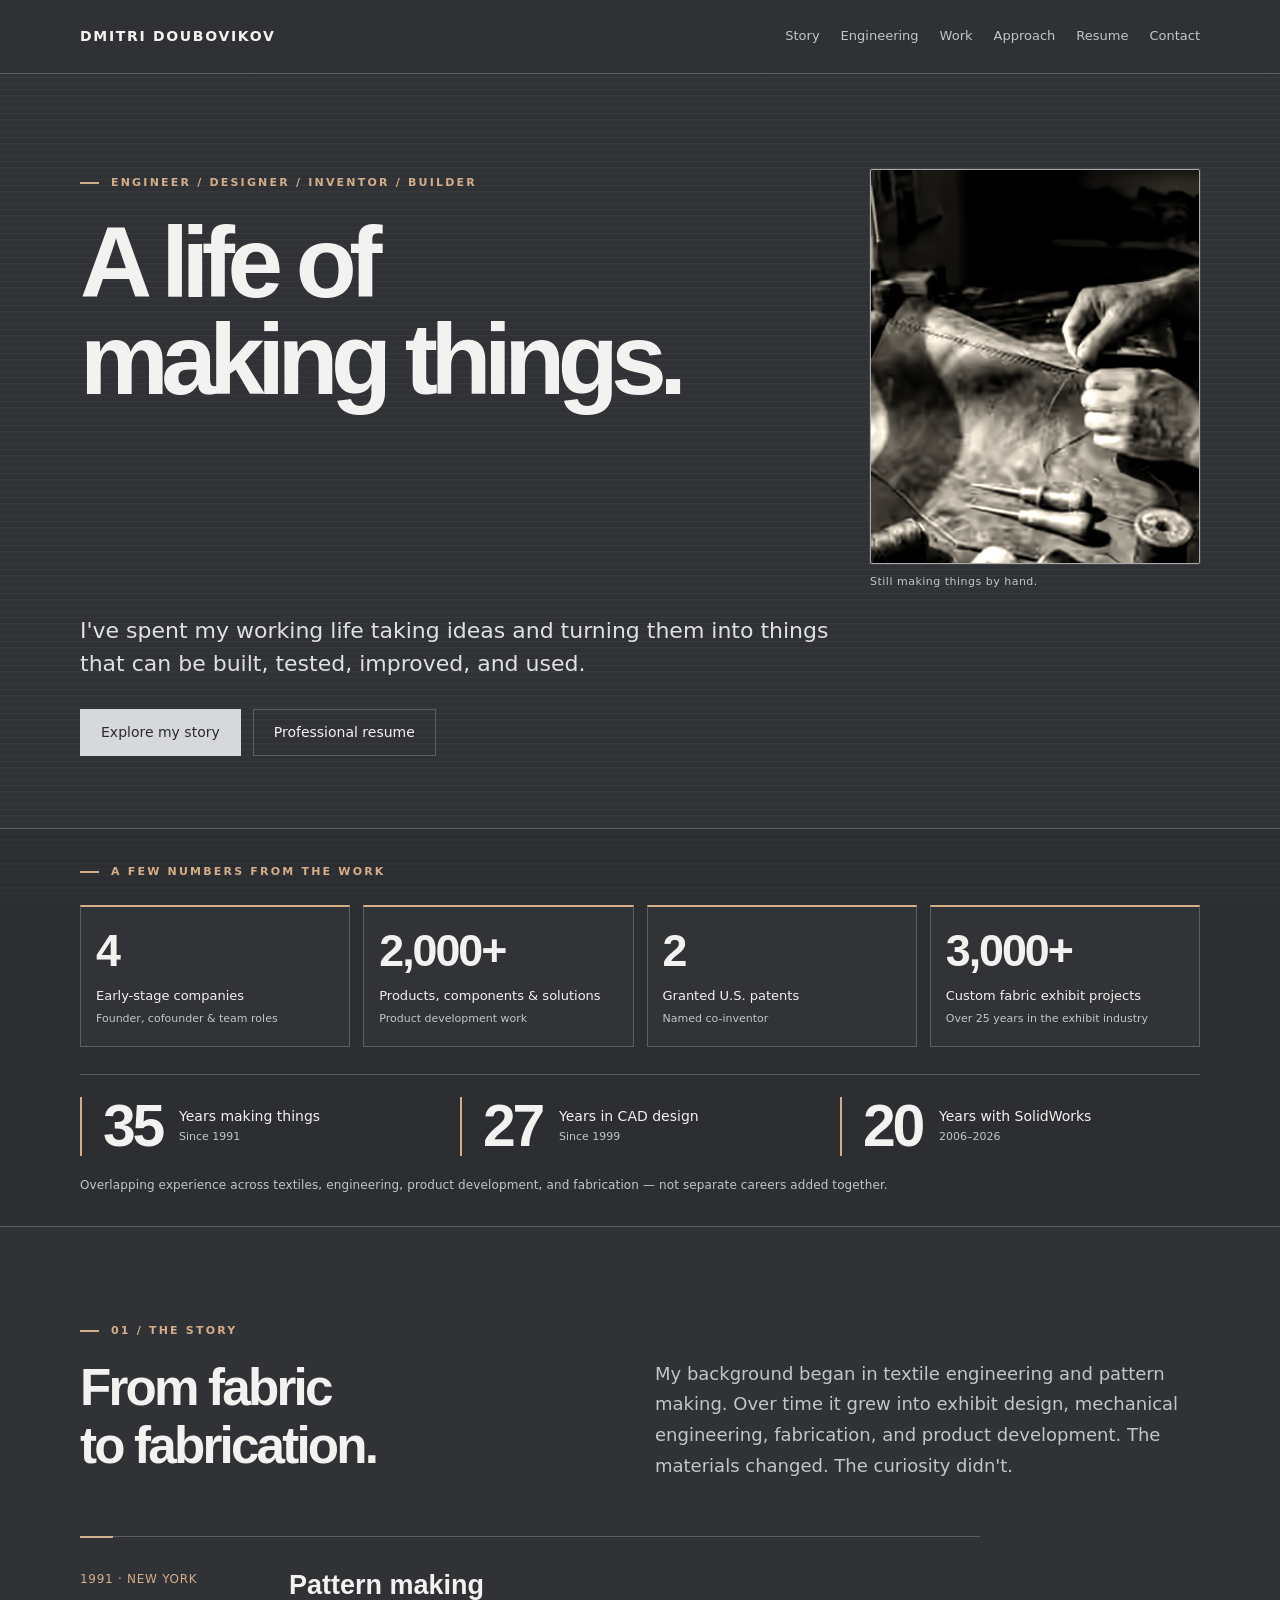
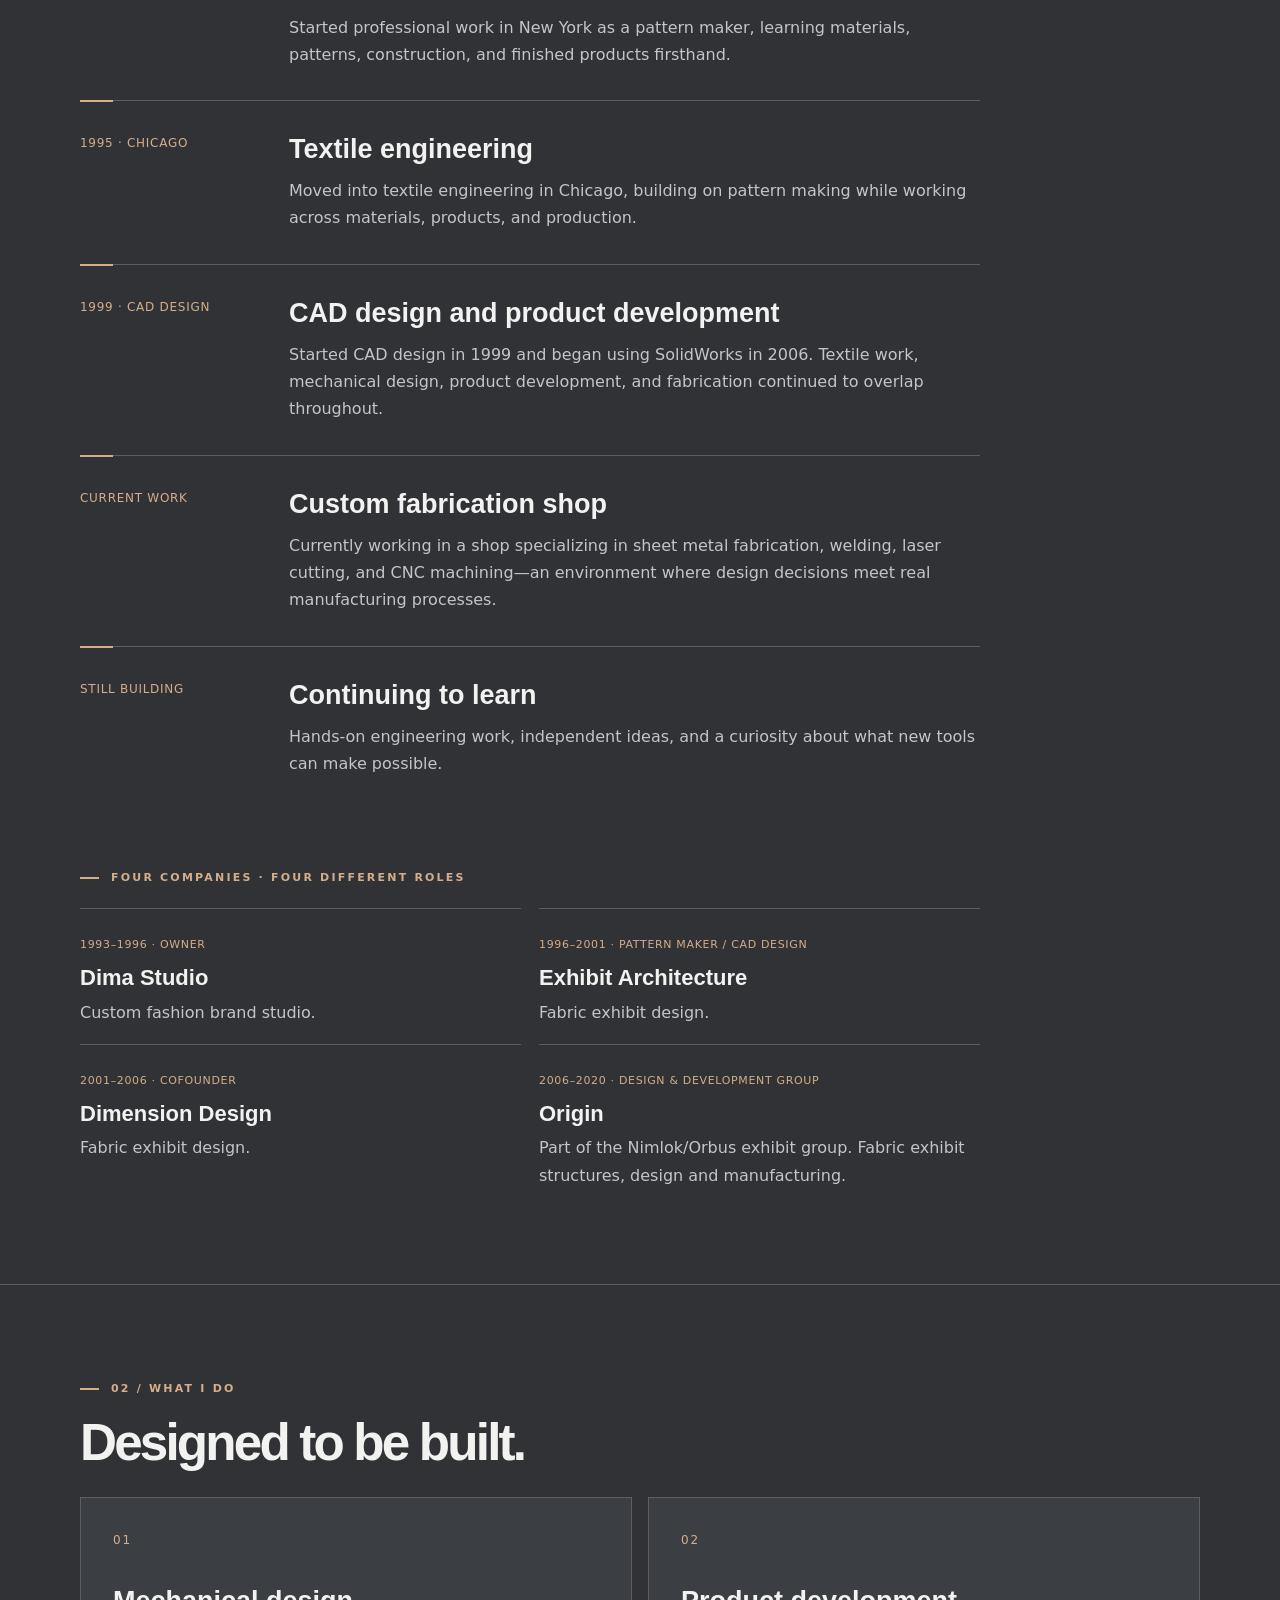
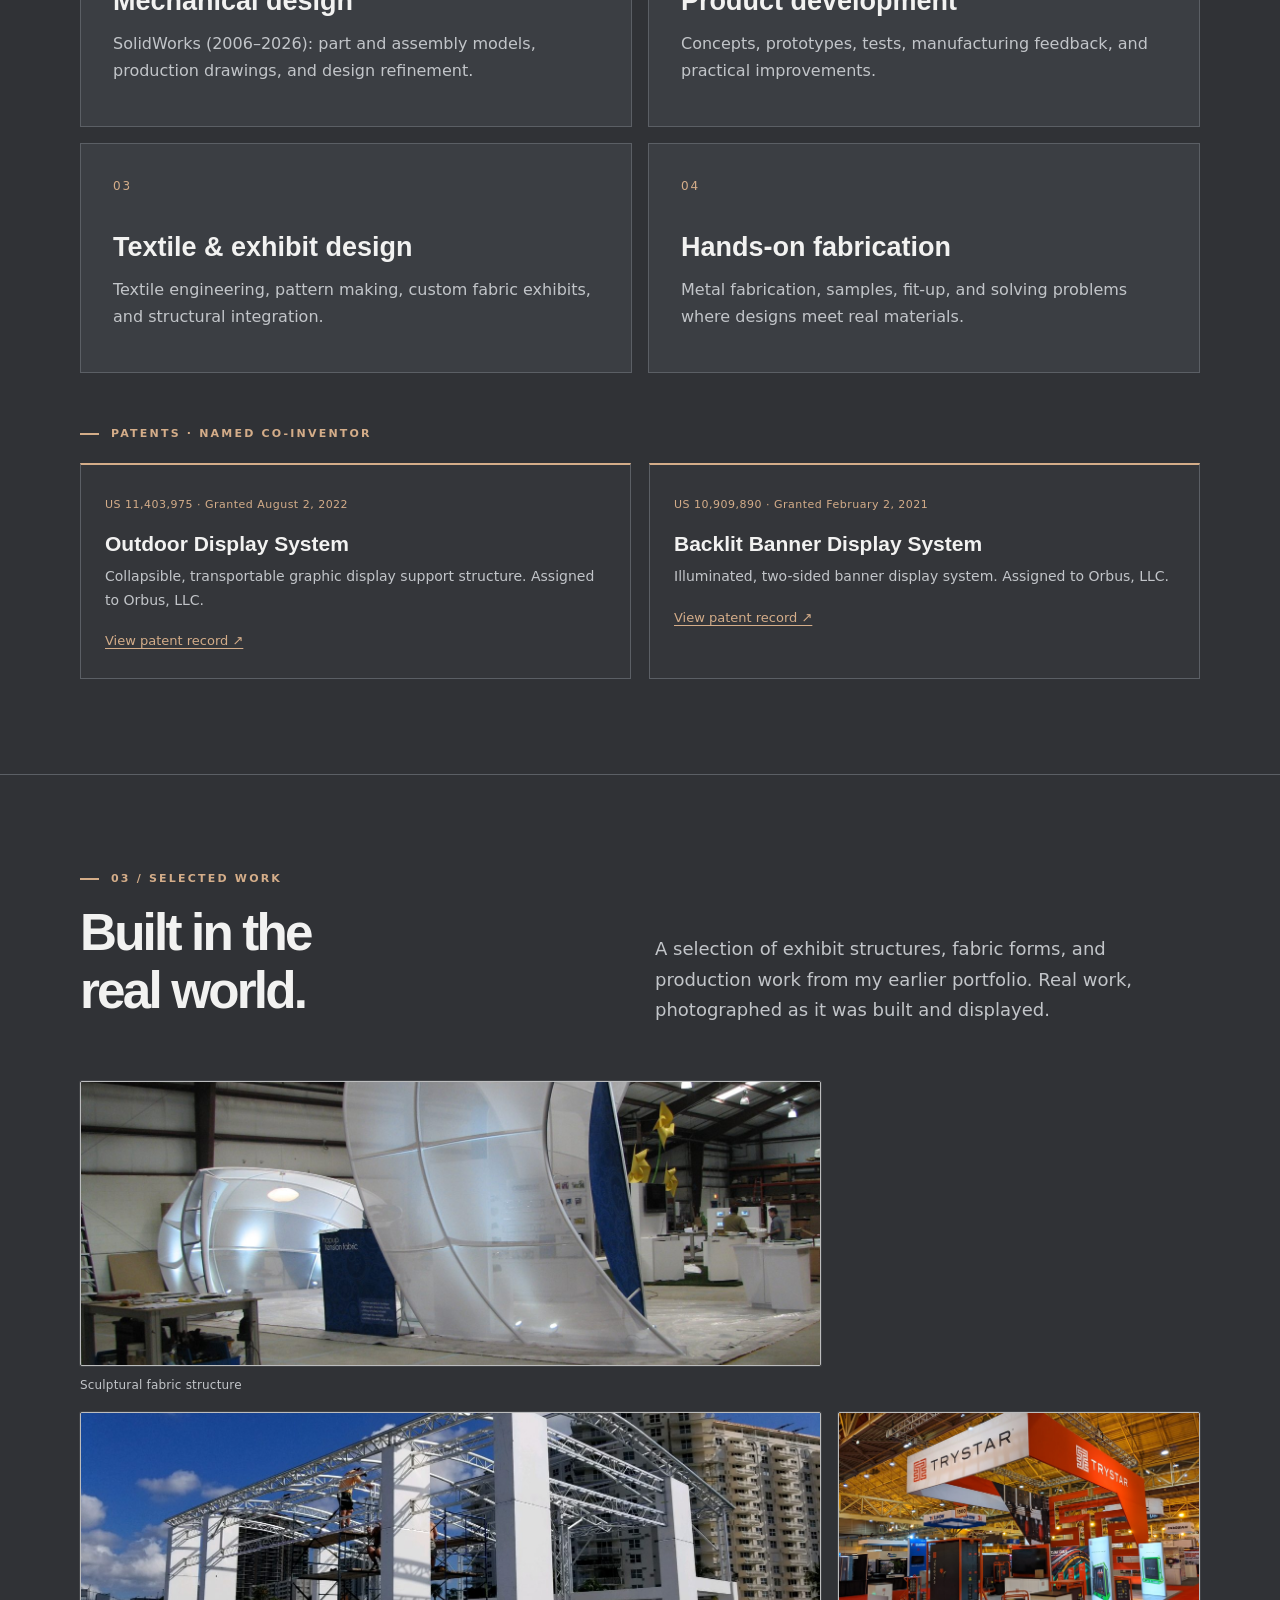
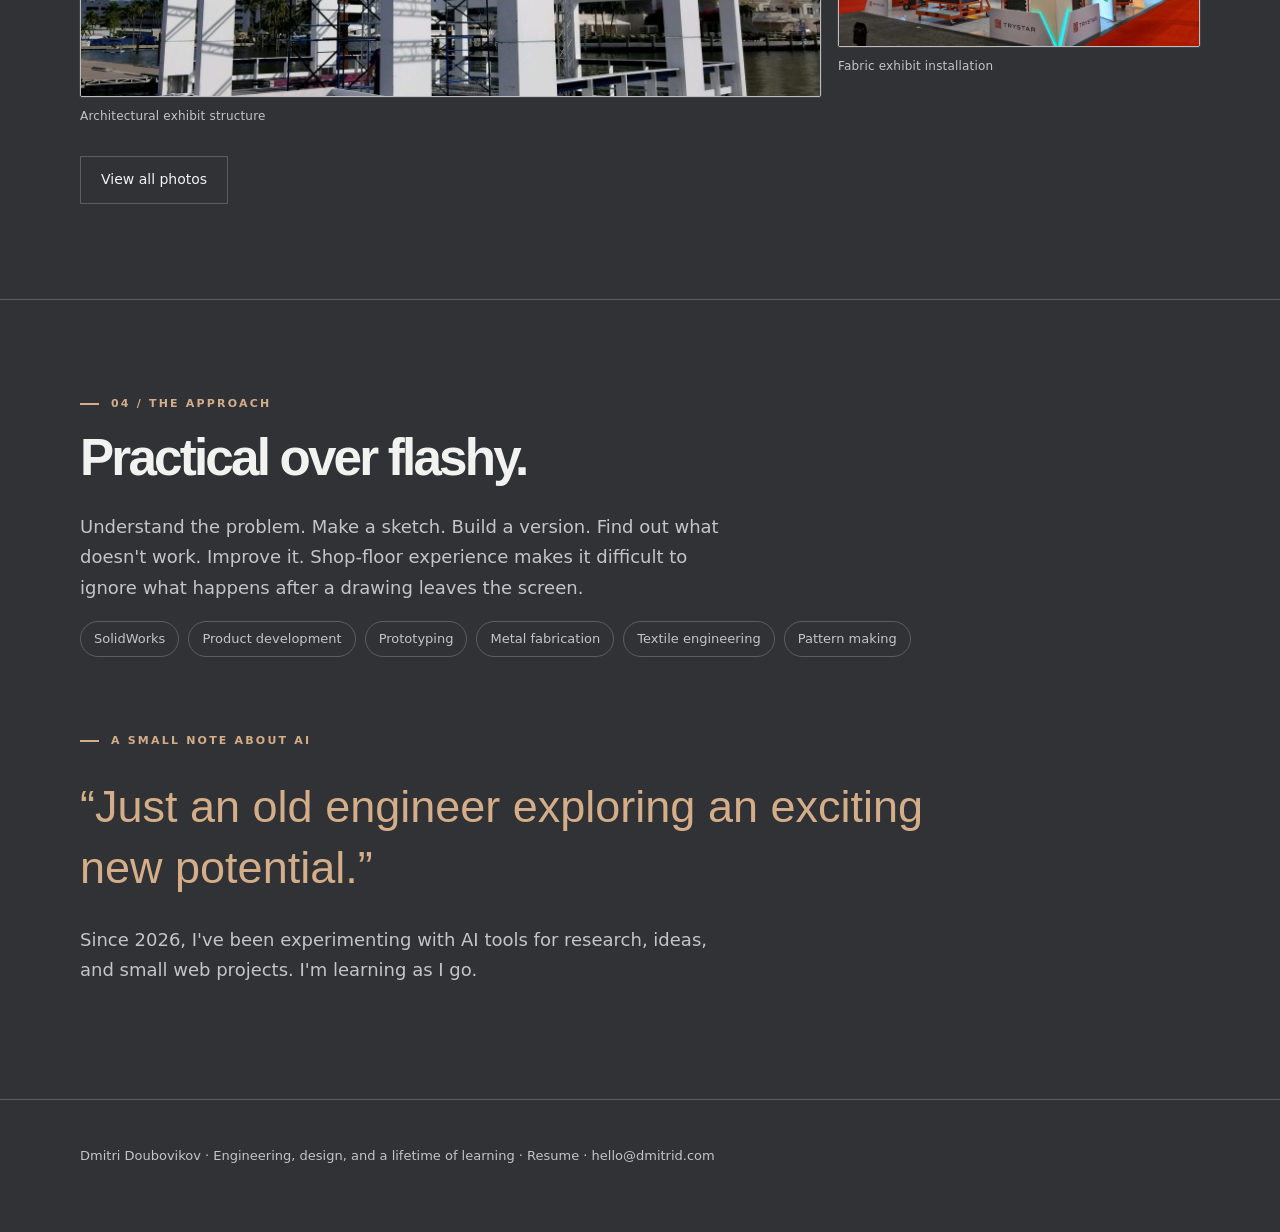
==== commit 1e6c71a4: "Remove technical drawings from portfolio gallery" ====
--- a/index.html
+++ b/index.html
@@ -1 +1 @@
-<!doctype html><html lang="en"><head><meta charset="utf-8"><meta name="viewport" content="width=device-width,initial-scale=1"><meta name="description" content="Dmitri Doubovikov — product development engineer, SolidWorks designer, inventor and hands-on builder."><title>Dmitri Doubovikov | A Life of Making Things</title><link rel="stylesheet" href="style.css"></head><body><header class="top"><nav class="wrap"><a class="brand" href="#top">DMITRI DOUBOVIKOV</a><div class="navlinks"><a href="#story">Story</a><a href="#engineering">Engineering</a><a href="photos.html">Work</a><a href="#approach">Approach</a><a href="resume.html">Resume</a><a href="mailto:hello@dmitrid.com">Contact</a></div></nav></header><main id="top"><div class="wrap hero"><div class="hero-main"><div><div class="eyebrow">Engineer / Designer / Inventor / Builder</div><h1>A life of<br><em>making things.</em></h1></div><figure class="hero-portrait"><img src="[data-uri]" width="320" height="575" alt="Hands sewing leather by hand at a workbench, a craft still practiced today"><figcaption>Still making things by hand.</figcaption></figure></div><div class="hero-bottom"><div><p class="lead">I've spent my working life taking ideas and turning them into things that can be built, tested, improved, and used.</p><div class="buttons"><a class="btn primary" href="#story">Explore my story</a><a class="btn" href="resume.html">Professional resume</a></div></div></div></div><section class="career-numbers" aria-label="Career in numbers"><div class="wrap"><div class="eyebrow">A few numbers from the work</div><div class="impact-stats"><div class="impact-stat"><strong>4</strong><span>Early-stage companies<br><small>Founder, cofounder &amp; team roles</small></span></div><div class="impact-stat"><strong>2,000+</strong><span>Products, components &amp; solutions<br><small>Product development work</small></span></div><div class="impact-stat"><strong>2</strong><span>Granted U.S. patents<br><small>Named co-inventor</small></span></div><div class="impact-stat"><strong>3,000+</strong><span>Custom fabric exhibit projects<br><small>Over 25 years in the exhibit industry</small></span></div></div><div class="career-stats"><div class="career-stat"><strong>35</strong><span>Years making things<br><small>Since 1991</small></span></div><div class="career-stat"><strong>27</strong><span>Years in CAD design<br><small>Since 1999</small></span></div><div class="career-stat"><strong>20</strong><span>Years with SolidWorks<br><small>2006–2026</small></span></div></div><p class="career-note">Overlapping experience across textiles, engineering, product development, and fabrication — not separate careers added together.</p></div></section><section id="story"><div class="wrap"><div class="eyebrow">01 / The story</div><div class="section-head"><h2>From fabric<br>to fabrication.</h2><p>My background began in textile engineering and pattern making. Over time it grew into exhibit design, mechanical engineering, fabrication, and product development. The materials changed. The curiosity didn't.</p></div><div class="timeline"><div class="step"><small>1991 · NEW YORK</small><div><h3>Pattern making</h3><p>Started professional work in New York as a pattern maker, learning materials, patterns, construction, and finished products firsthand.</p></div></div><div class="step"><small>1995 · CHICAGO</small><div><h3>Textile engineering</h3><p>Moved into textile engineering in Chicago, building on pattern making while working across materials, products, and production.</p></div></div><div class="step"><small>1999 · CAD DESIGN</small><div><h3>CAD design and product development</h3><p>Started CAD design in 1999 and began using SolidWorks in 2006. Textile work, mechanical design, product development, and fabrication continued to overlap throughout.</p></div></div><div class="step"><small>CURRENT WORK</small><div><h3>Custom fabrication shop</h3><p>Currently working in a shop specializing in sheet metal fabrication, welding, laser cutting, and CNC machining—an environment where design decisions meet real manufacturing processes.</p></div></div><div class="step"><small>STILL BUILDING</small><div><h3>Continuing to learn</h3><p>Hands-on engineering work, independent ideas, and a curiosity about what new tools can make possible.</p></div></div><div class="company-history"><div class="eyebrow">Four companies · Four different roles</div><div class="company-list"><article><small>1993–1996 · OWNER</small><h3>Dima Studio</h3><p>Custom fashion brand studio.</p></article><article><small>1996–2001 · PATTERN MAKER / CAD DESIGN</small><h3>Exhibit Architecture</h3><p>Fabric exhibit design.</p></article><article><small>2001–2006 · COFOUNDER</small><h3>Dimension Design</h3><p>Fabric exhibit design.</p></article><article><small>2006–2020 · DESIGN &amp; DEVELOPMENT GROUP</small><h3>Origin</h3><p>Part of the Nimlok/Orbus exhibit group. Fabric exhibit structures, design and manufacturing.</p></article></div></div></div></section><section id="engineering"><div class="wrap"><div class="eyebrow">02 / What I do</div><h2>Designed to be built.</h2><div class="grid"><article class="card"><div class="num">01</div><h3>Mechanical design</h3><p>SolidWorks (2006–2026): part and assembly models, production drawings, and design refinement.</p></article><article class="card"><div class="num">02</div><h3>Product development</h3><p>Concepts, prototypes, tests, manufacturing feedback, and practical improvements.</p></article><article class="card"><div class="num">03</div><h3>Textile &amp; exhibit design</h3><p>Textile engineering, pattern making, custom fabric exhibits, and structural integration.</p></article><article class="card"><div class="num">04</div><h3>Hands-on fabrication</h3><p>Metal fabrication, samples, fit-up, and solving problems where designs meet real materials.</p></article></div><div class="patent-records"><div class="eyebrow">Patents · Named co-inventor</div><div class="patent-list"><article><span class="patent-id">US 11,403,975 · Granted August 2, 2022</span><h3>Outdoor Display System</h3><p>Collapsible, transportable graphic display support structure. Assigned to Orbus, LLC.</p><a href="https://patents.justia.com/patent/11403975" target="_blank" rel="noopener noreferrer">View patent record ↗</a></article><article><span class="patent-id">US 10,909,890 · Granted February 2, 2021</span><h3>Backlit Banner Display System</h3><p>Illuminated, two-sided banner display system. Assigned to Orbus, LLC.</p><a href="https://patents.justia.com/patent/10909890" target="_blank" rel="noopener noreferrer">View patent record ↗</a></article></div></div></div></section><section id="projects"><div class="wrap"><div class="eyebrow">03 / Selected Work</div><div class="section-head"><h2>Built in the<br>real world.</h2><p>A selection of exhibit structures, fabric forms, production work, and drawings from my earlier portfolio. Real work, photographed as it was built and displayed.</p></div><div class="photo-grid"><figure class="photo-card wide"><a href="photos.html"><img src="assets/01-fabric-structure.jpg" alt="Sculptural fabric structure" loading="lazy" onerror="this.parentNode.hidden=true"></a><figcaption>Sculptural fabric structure</figcaption></figure><figure class="photo-card wide"><a href="photos.html"><img src="assets/07-technical-drawing.jpg" alt="Technical development drawing" loading="lazy" onerror="this.parentNode.hidden=true"></a><figcaption>Technical development drawing</figcaption></figure><figure class="photo-card"><a href="photos.html"><img src="assets/10-orange-exhibit.jpg" alt="Fabric exhibit installation" loading="lazy" onerror="this.parentNode.hidden=true"></a><figcaption>Fabric exhibit installation</figcaption></figure></div><div class="buttons"><a class="btn" href="photos.html">View all photos</a></div></div></section><section id="approach"><div class="wrap"><div class="eyebrow">04 / The approach</div><h2>Practical over flashy.</h2><p class="intro">Understand the problem. Make a sketch. Build a version. Find out what doesn't work. Improve it. Shop-floor experience makes it difficult to ignore what happens after a drawing leaves the screen.</p><div class="tagrow"><span class="tag">SolidWorks</span><span class="tag">Product development</span><span class="tag">Prototyping</span><span class="tag">Metal fabrication</span><span class="tag">Textile engineering</span><span class="tag">Pattern making</span></div><div style="margin-top:75px" class="eyebrow">A small note about AI</div><p class="quote">“Just an old engineer exploring an exciting new potential.”</p><p class="intro">Since 2026, I've been experimenting with AI tools for research, ideas, and small web projects. I'm learning as I go.</p></div></section></main><footer class="foot"><div class="wrap">Dmitri Doubovikov · Engineering, design, and a lifetime of learning · <a href="resume.html">Resume</a> · <a href="mailto:hello@dmitrid.com">hello@dmitrid.com</a></div></footer></body></html>+<!doctype html><html lang="en"><head><meta charset="utf-8"><meta name="viewport" content="width=device-width,initial-scale=1"><meta name="description" content="Dmitri Doubovikov — product development engineer, SolidWorks designer, inventor and hands-on builder."><title>Dmitri Doubovikov | A Life of Making Things</title><link rel="stylesheet" href="style.css"></head><body><header class="top"><nav class="wrap"><a class="brand" href="#top">DMITRI DOUBOVIKOV</a><div class="navlinks"><a href="#story">Story</a><a href="#engineering">Engineering</a><a href="photos.html">Work</a><a href="#approach">Approach</a><a href="resume.html">Resume</a><a href="mailto:hello@dmitrid.com">Contact</a></div></nav></header><main id="top"><div class="wrap hero"><div class="hero-main"><div><div class="eyebrow">Engineer / Designer / Inventor / Builder</div><h1>A life of<br><em>making things.</em></h1></div><figure class="hero-portrait"><img src="[data-uri]" width="320" height="575" alt="Hands sewing leather by hand at a workbench, a craft still practiced today"><figcaption>Still making things by hand.</figcaption></figure></div><div class="hero-bottom"><div><p class="lead">I've spent my working life taking ideas and turning them into things that can be built, tested, improved, and used.</p><div class="buttons"><a class="btn primary" href="#story">Explore my story</a><a class="btn" href="resume.html">Professional resume</a></div></div></div></div><section class="career-numbers" aria-label="Career in numbers"><div class="wrap"><div class="eyebrow">A few numbers from the work</div><div class="impact-stats"><div class="impact-stat"><strong>4</strong><span>Early-stage companies<br><small>Founder, cofounder &amp; team roles</small></span></div><div class="impact-stat"><strong>2,000+</strong><span>Products, components &amp; solutions<br><small>Product development work</small></span></div><div class="impact-stat"><strong>2</strong><span>Granted U.S. patents<br><small>Named co-inventor</small></span></div><div class="impact-stat"><strong>3,000+</strong><span>Custom fabric exhibit projects<br><small>Over 25 years in the exhibit industry</small></span></div></div><div class="career-stats"><div class="career-stat"><strong>35</strong><span>Years making things<br><small>Since 1991</small></span></div><div class="career-stat"><strong>27</strong><span>Years in CAD design<br><small>Since 1999</small></span></div><div class="career-stat"><strong>20</strong><span>Years with SolidWorks<br><small>2006–2026</small></span></div></div><p class="career-note">Overlapping experience across textiles, engineering, product development, and fabrication — not separate careers added together.</p></div></section><section id="story"><div class="wrap"><div class="eyebrow">01 / The story</div><div class="section-head"><h2>From fabric<br>to fabrication.</h2><p>My background began in textile engineering and pattern making. Over time it grew into exhibit design, mechanical engineering, fabrication, and product development. The materials changed. The curiosity didn't.</p></div><div class="timeline"><div class="step"><small>1991 · NEW YORK</small><div><h3>Pattern making</h3><p>Started professional work in New York as a pattern maker, learning materials, patterns, construction, and finished products firsthand.</p></div></div><div class="step"><small>1995 · CHICAGO</small><div><h3>Textile engineering</h3><p>Moved into textile engineering in Chicago, building on pattern making while working across materials, products, and production.</p></div></div><div class="step"><small>1999 · CAD DESIGN</small><div><h3>CAD design and product development</h3><p>Started CAD design in 1999 and began using SolidWorks in 2006. Textile work, mechanical design, product development, and fabrication continued to overlap throughout.</p></div></div><div class="step"><small>CURRENT WORK</small><div><h3>Custom fabrication shop</h3><p>Currently working in a shop specializing in sheet metal fabrication, welding, laser cutting, and CNC machining—an environment where design decisions meet real manufacturing processes.</p></div></div><div class="step"><small>STILL BUILDING</small><div><h3>Continuing to learn</h3><p>Hands-on engineering work, independent ideas, and a curiosity about what new tools can make possible.</p></div></div><div class="company-history"><div class="eyebrow">Four companies · Four different roles</div><div class="company-list"><article><small>1993–1996 · OWNER</small><h3>Dima Studio</h3><p>Custom fashion brand studio.</p></article><article><small>1996–2001 · PATTERN MAKER / CAD DESIGN</small><h3>Exhibit Architecture</h3><p>Fabric exhibit design.</p></article><article><small>2001–2006 · COFOUNDER</small><h3>Dimension Design</h3><p>Fabric exhibit design.</p></article><article><small>2006–2020 · DESIGN &amp; DEVELOPMENT GROUP</small><h3>Origin</h3><p>Part of the Nimlok/Orbus exhibit group. Fabric exhibit structures, design and manufacturing.</p></article></div></div></div></section><section id="engineering"><div class="wrap"><div class="eyebrow">02 / What I do</div><h2>Designed to be built.</h2><div class="grid"><article class="card"><div class="num">01</div><h3>Mechanical design</h3><p>SolidWorks (2006–2026): part and assembly models, production drawings, and design refinement.</p></article><article class="card"><div class="num">02</div><h3>Product development</h3><p>Concepts, prototypes, tests, manufacturing feedback, and practical improvements.</p></article><article class="card"><div class="num">03</div><h3>Textile &amp; exhibit design</h3><p>Textile engineering, pattern making, custom fabric exhibits, and structural integration.</p></article><article class="card"><div class="num">04</div><h3>Hands-on fabrication</h3><p>Metal fabrication, samples, fit-up, and solving problems where designs meet real materials.</p></article></div><div class="patent-records"><div class="eyebrow">Patents · Named co-inventor</div><div class="patent-list"><article><span class="patent-id">US 11,403,975 · Granted August 2, 2022</span><h3>Outdoor Display System</h3><p>Collapsible, transportable graphic display support structure. Assigned to Orbus, LLC.</p><a href="https://patents.justia.com/patent/11403975" target="_blank" rel="noopener noreferrer">View patent record ↗</a></article><article><span class="patent-id">US 10,909,890 · Granted February 2, 2021</span><h3>Backlit Banner Display System</h3><p>Illuminated, two-sided banner display system. Assigned to Orbus, LLC.</p><a href="https://patents.justia.com/patent/10909890" target="_blank" rel="noopener noreferrer">View patent record ↗</a></article></div></div></div></section><section id="projects"><div class="wrap"><div class="eyebrow">03 / Selected Work</div><div class="section-head"><h2>Built in the<br>real world.</h2><p>A selection of exhibit structures, fabric forms, and production work from my earlier portfolio. Real work, photographed as it was built and displayed.</p></div><div class="photo-grid"><figure class="photo-card wide"><a href="photos.html"><img src="assets/01-fabric-structure.jpg" alt="Sculptural fabric structure" loading="lazy" onerror="this.parentNode.hidden=true"></a><figcaption>Sculptural fabric structure</figcaption></figure><figure class="photo-card wide"><a href="photos.html"><img src="assets/04-exhibit-architecture.jpg" alt="Architectural exhibit structure" loading="lazy" onerror="this.parentNode.hidden=true"></a><figcaption>Architectural exhibit structure</figcaption></figure><figure class="photo-card"><a href="photos.html"><img src="assets/10-orange-exhibit.jpg" alt="Fabric exhibit installation" loading="lazy" onerror="this.parentNode.hidden=true"></a><figcaption>Fabric exhibit installation</figcaption></figure></div><div class="buttons"><a class="btn" href="photos.html">View all photos</a></div></div></section><section id="approach"><div class="wrap"><div class="eyebrow">04 / The approach</div><h2>Practical over flashy.</h2><p class="intro">Understand the problem. Make a sketch. Build a version. Find out what doesn't work. Improve it. Shop-floor experience makes it difficult to ignore what happens after a drawing leaves the screen.</p><div class="tagrow"><span class="tag">SolidWorks</span><span class="tag">Product development</span><span class="tag">Prototyping</span><span class="tag">Metal fabrication</span><span class="tag">Textile engineering</span><span class="tag">Pattern making</span></div><div style="margin-top:75px" class="eyebrow">A small note about AI</div><p class="quote">“Just an old engineer exploring an exciting new potential.”</p><p class="intro">Since 2026, I've been experimenting with AI tools for research, ideas, and small web projects. I'm learning as I go.</p></div></section></main><footer class="foot"><div class="wrap">Dmitri Doubovikov · Engineering, design, and a lifetime of learning · <a href="resume.html">Resume</a> · <a href="mailto:hello@dmitrid.com">hello@dmitrid.com</a></div></footer></body></html>
--- a/style.css
+++ b/style.css
@@ -49,3 +49,18 @@
 
 /* Patent evidence, matched to restrained engineering visual style. */
 .patent-records{margin-top:52px}.patent-records>.eyebrow{margin-bottom:20px}.patent-list{display:grid;grid-template-columns:repeat(2,minmax(0,1fr));gap:18px}.patent-list article{padding:24px;border:1px solid var(--line);border-top:2px solid var(--accent);background:rgba(255,255,255,.02)}.patent-list .patent-id{font-size:11px;letter-spacing:.045em;color:var(--accent)}.patent-list h3{font-size:21px;margin:14px 0 9px}.patent-list p{font-size:14px;color:var(--muted);margin:0 0 14px}.patent-list a{color:var(--accent);font-size:13px;text-decoration:underline;text-underline-offset:3px}@media(max-width:650px){.patent-list{grid-template-columns:1fr}}
+
+/* Handcraft portrait in the opening panel, preserving the original typography. */
+.hero-main{display:grid;grid-template-columns:minmax(0,1fr) minmax(220px,32%);gap:30px;align-items:start}
+.hero-main>div{min-width:0;padding-top:5px}
+.hero-portrait{margin:0;justify-self:end;width:min(100%,330px);position:relative}
+.hero-portrait img{display:block;width:100%;height:395px;object-fit:cover;object-position:center 59%;border:1px solid rgba(255,255,255,.58);border-radius:2px;filter:grayscale(1) sepia(.34) saturate(.68) contrast(1.07) brightness(1.04)}
+.hero-portrait figcaption{font-size:11px;color:var(--muted);letter-spacing:.045em;margin-top:9px}
+@media(max-width:760px){.hero-main{grid-template-columns:1fr}.hero-portrait{justify-self:start;width:min(100%,390px)}.hero-portrait img{height:auto;max-height:460px;object-fit:cover}.hero{gap:26px}}
+@media(min-width:761px) and (max-width:1050px){.hero-main{grid-template-columns:minmax(0,1fr) 28%;gap:20px}.hero-portrait img{height:360px}}
+
+/* Slight warm-tan print tone to echo the site's brass navigation accents. */
+.hero-portrait{isolation:isolate}
+.hero-portrait::after{content:"";position:absolute;left:1px;right:1px;top:1px;height:393px;pointer-events:none;background:rgba(212,173,137,.09);mix-blend-mode:color;border-radius:1px}
+@media(min-width:761px) and (max-width:1050px){.hero-portrait::after{height:358px}}
+@media(max-width:760px){.hero-portrait::after{height:calc(100% - 29px)}}
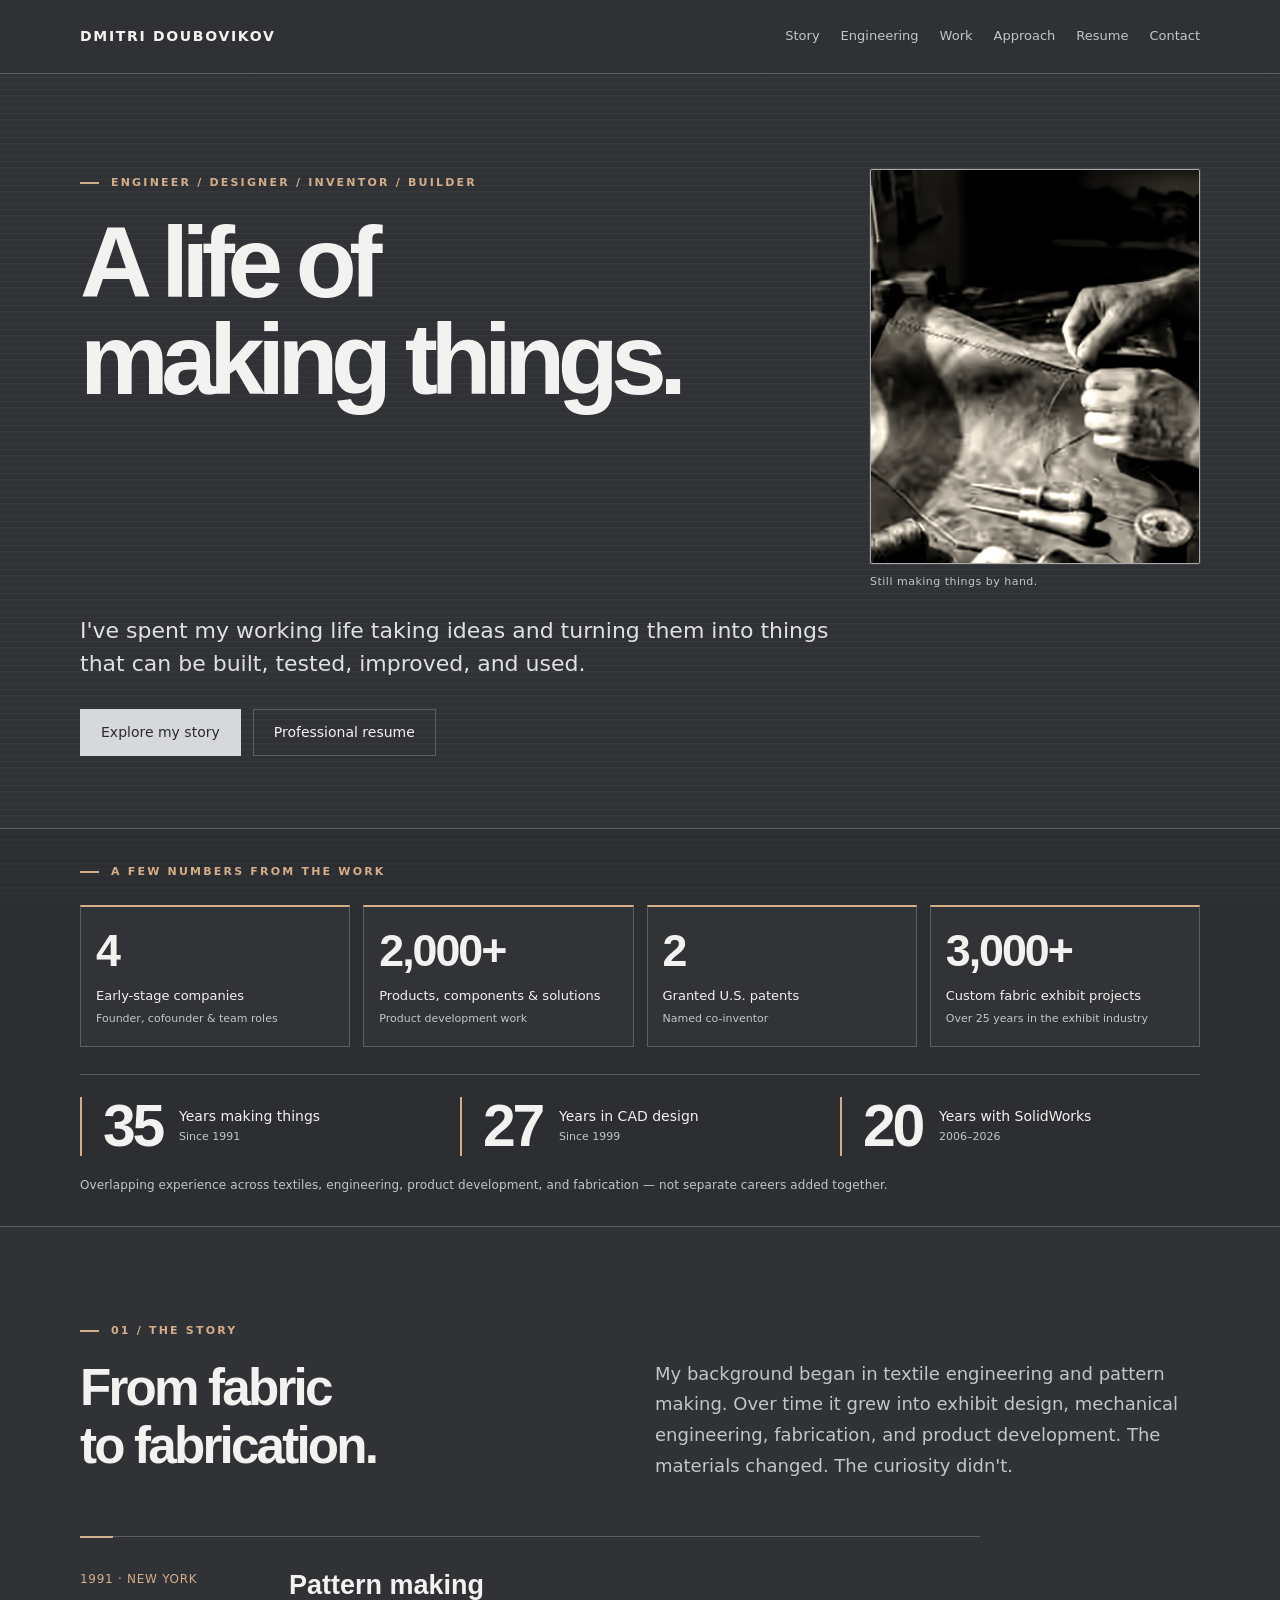
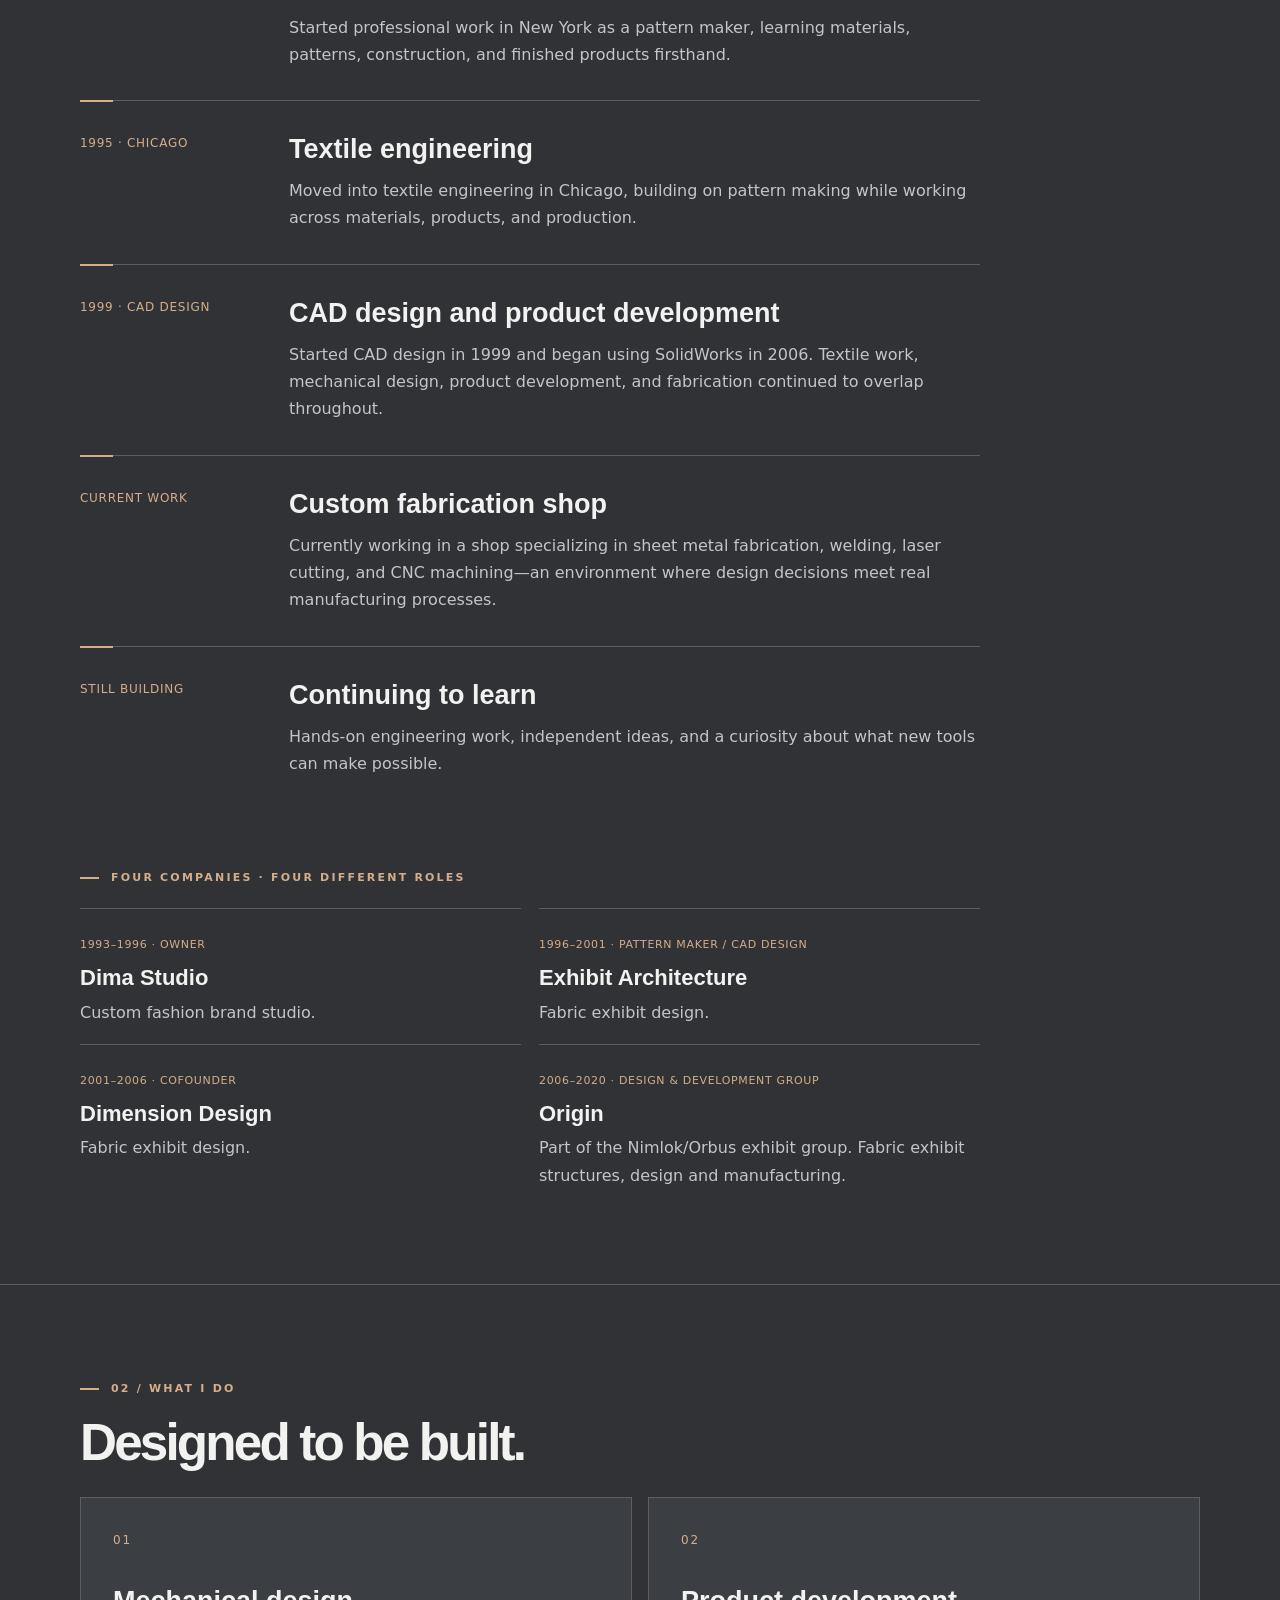
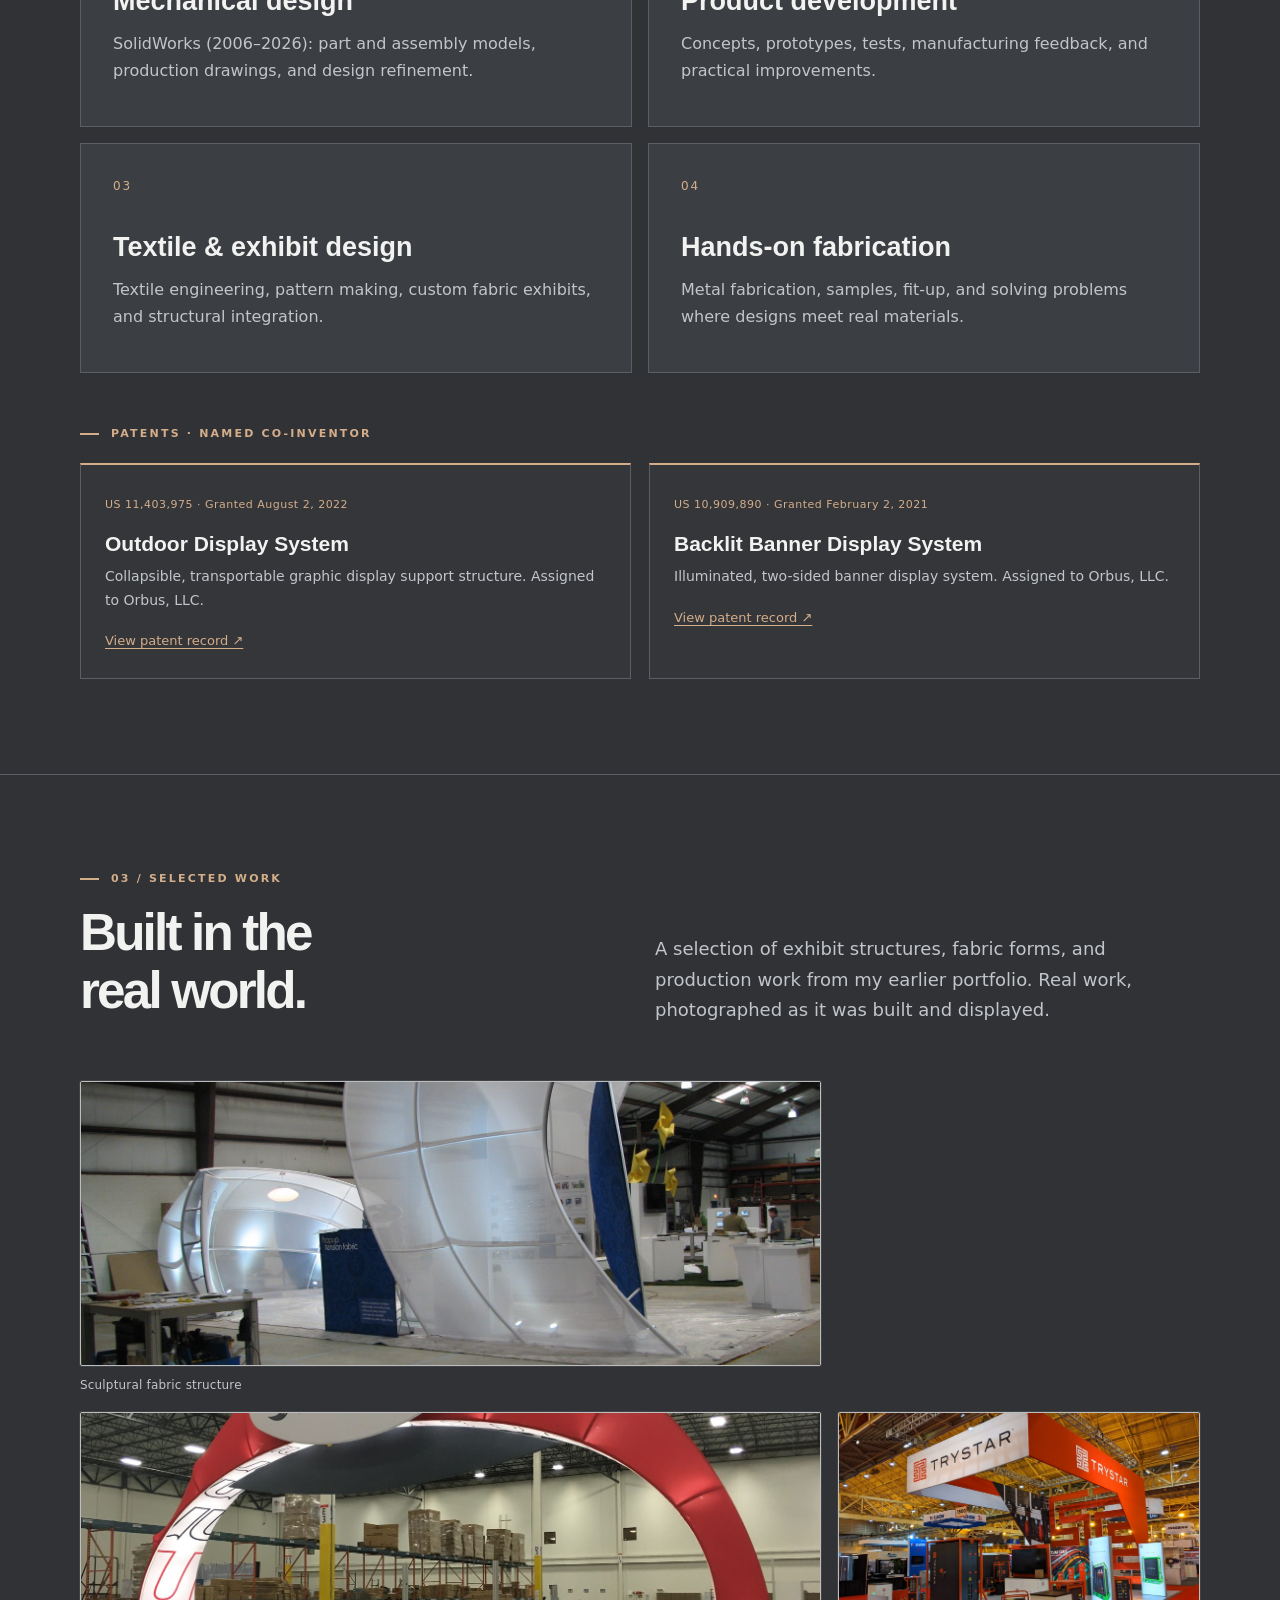
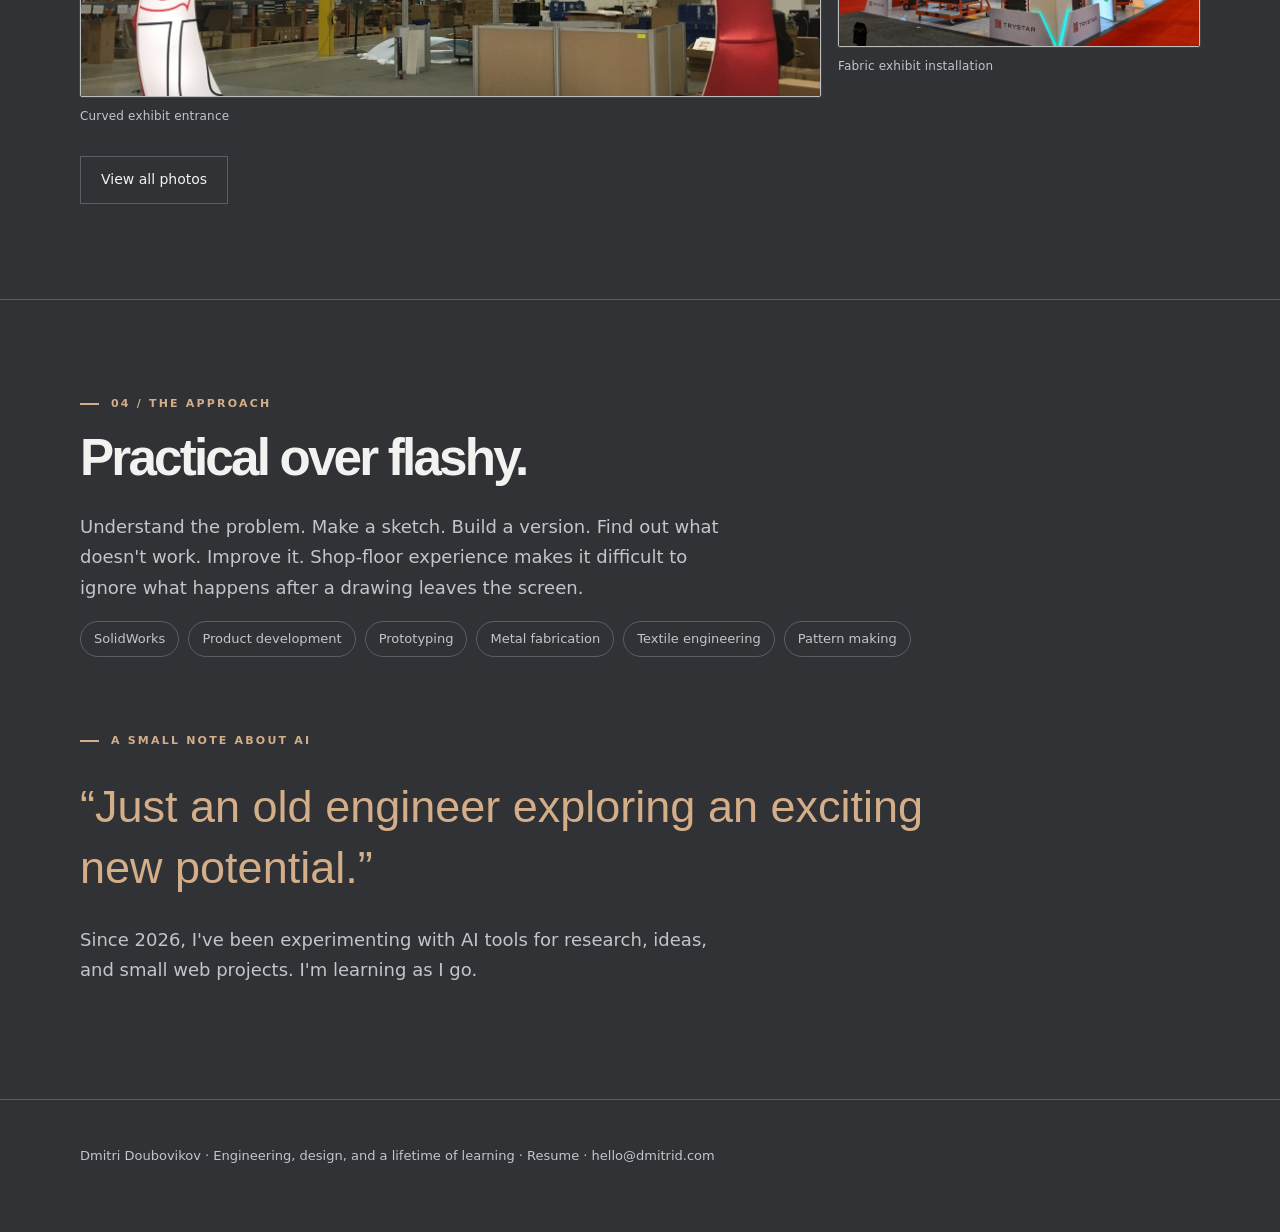
==== commit 2ff852de: "Focus portfolio gallery on finished built exhibit work" ====
--- a/index.html
+++ b/index.html
@@ -1 +1 @@
-<!doctype html><html lang="en"><head><meta charset="utf-8"><meta name="viewport" content="width=device-width,initial-scale=1"><meta name="description" content="Dmitri Doubovikov — product development engineer, SolidWorks designer, inventor and hands-on builder."><title>Dmitri Doubovikov | A Life of Making Things</title><link rel="stylesheet" href="style.css"></head><body><header class="top"><nav class="wrap"><a class="brand" href="#top">DMITRI DOUBOVIKOV</a><div class="navlinks"><a href="#story">Story</a><a href="#engineering">Engineering</a><a href="photos.html">Work</a><a href="#approach">Approach</a><a href="resume.html">Resume</a><a href="mailto:hello@dmitrid.com">Contact</a></div></nav></header><main id="top"><div class="wrap hero"><div class="hero-main"><div><div class="eyebrow">Engineer / Designer / Inventor / Builder</div><h1>A life of<br><em>making things.</em></h1></div><figure class="hero-portrait"><img src="[data-uri]" width="320" height="575" alt="Hands sewing leather by hand at a workbench, a craft still practiced today"><figcaption>Still making things by hand.</figcaption></figure></div><div class="hero-bottom"><div><p class="lead">I've spent my working life taking ideas and turning them into things that can be built, tested, improved, and used.</p><div class="buttons"><a class="btn primary" href="#story">Explore my story</a><a class="btn" href="resume.html">Professional resume</a></div></div></div></div><section class="career-numbers" aria-label="Career in numbers"><div class="wrap"><div class="eyebrow">A few numbers from the work</div><div class="impact-stats"><div class="impact-stat"><strong>4</strong><span>Early-stage companies<br><small>Founder, cofounder &amp; team roles</small></span></div><div class="impact-stat"><strong>2,000+</strong><span>Products, components &amp; solutions<br><small>Product development work</small></span></div><div class="impact-stat"><strong>2</strong><span>Granted U.S. patents<br><small>Named co-inventor</small></span></div><div class="impact-stat"><strong>3,000+</strong><span>Custom fabric exhibit projects<br><small>Over 25 years in the exhibit industry</small></span></div></div><div class="career-stats"><div class="career-stat"><strong>35</strong><span>Years making things<br><small>Since 1991</small></span></div><div class="career-stat"><strong>27</strong><span>Years in CAD design<br><small>Since 1999</small></span></div><div class="career-stat"><strong>20</strong><span>Years with SolidWorks<br><small>2006–2026</small></span></div></div><p class="career-note">Overlapping experience across textiles, engineering, product development, and fabrication — not separate careers added together.</p></div></section><section id="story"><div class="wrap"><div class="eyebrow">01 / The story</div><div class="section-head"><h2>From fabric<br>to fabrication.</h2><p>My background began in textile engineering and pattern making. Over time it grew into exhibit design, mechanical engineering, fabrication, and product development. The materials changed. The curiosity didn't.</p></div><div class="timeline"><div class="step"><small>1991 · NEW YORK</small><div><h3>Pattern making</h3><p>Started professional work in New York as a pattern maker, learning materials, patterns, construction, and finished products firsthand.</p></div></div><div class="step"><small>1995 · CHICAGO</small><div><h3>Textile engineering</h3><p>Moved into textile engineering in Chicago, building on pattern making while working across materials, products, and production.</p></div></div><div class="step"><small>1999 · CAD DESIGN</small><div><h3>CAD design and product development</h3><p>Started CAD design in 1999 and began using SolidWorks in 2006. Textile work, mechanical design, product development, and fabrication continued to overlap throughout.</p></div></div><div class="step"><small>CURRENT WORK</small><div><h3>Custom fabrication shop</h3><p>Currently working in a shop specializing in sheet metal fabrication, welding, laser cutting, and CNC machining—an environment where design decisions meet real manufacturing processes.</p></div></div><div class="step"><small>STILL BUILDING</small><div><h3>Continuing to learn</h3><p>Hands-on engineering work, independent ideas, and a curiosity about what new tools can make possible.</p></div></div><div class="company-history"><div class="eyebrow">Four companies · Four different roles</div><div class="company-list"><article><small>1993–1996 · OWNER</small><h3>Dima Studio</h3><p>Custom fashion brand studio.</p></article><article><small>1996–2001 · PATTERN MAKER / CAD DESIGN</small><h3>Exhibit Architecture</h3><p>Fabric exhibit design.</p></article><article><small>2001–2006 · COFOUNDER</small><h3>Dimension Design</h3><p>Fabric exhibit design.</p></article><article><small>2006–2020 · DESIGN &amp; DEVELOPMENT GROUP</small><h3>Origin</h3><p>Part of the Nimlok/Orbus exhibit group. Fabric exhibit structures, design and manufacturing.</p></article></div></div></div></section><section id="engineering"><div class="wrap"><div class="eyebrow">02 / What I do</div><h2>Designed to be built.</h2><div class="grid"><article class="card"><div class="num">01</div><h3>Mechanical design</h3><p>SolidWorks (2006–2026): part and assembly models, production drawings, and design refinement.</p></article><article class="card"><div class="num">02</div><h3>Product development</h3><p>Concepts, prototypes, tests, manufacturing feedback, and practical improvements.</p></article><article class="card"><div class="num">03</div><h3>Textile &amp; exhibit design</h3><p>Textile engineering, pattern making, custom fabric exhibits, and structural integration.</p></article><article class="card"><div class="num">04</div><h3>Hands-on fabrication</h3><p>Metal fabrication, samples, fit-up, and solving problems where designs meet real materials.</p></article></div><div class="patent-records"><div class="eyebrow">Patents · Named co-inventor</div><div class="patent-list"><article><span class="patent-id">US 11,403,975 · Granted August 2, 2022</span><h3>Outdoor Display System</h3><p>Collapsible, transportable graphic display support structure. Assigned to Orbus, LLC.</p><a href="https://patents.justia.com/patent/11403975" target="_blank" rel="noopener noreferrer">View patent record ↗</a></article><article><span class="patent-id">US 10,909,890 · Granted February 2, 2021</span><h3>Backlit Banner Display System</h3><p>Illuminated, two-sided banner display system. Assigned to Orbus, LLC.</p><a href="https://patents.justia.com/patent/10909890" target="_blank" rel="noopener noreferrer">View patent record ↗</a></article></div></div></div></section><section id="projects"><div class="wrap"><div class="eyebrow">03 / Selected Work</div><div class="section-head"><h2>Built in the<br>real world.</h2><p>A selection of exhibit structures, fabric forms, and production work from my earlier portfolio. Real work, photographed as it was built and displayed.</p></div><div class="photo-grid"><figure class="photo-card wide"><a href="photos.html"><img src="assets/01-fabric-structure.jpg" alt="Sculptural fabric structure" loading="lazy" onerror="this.parentNode.hidden=true"></a><figcaption>Sculptural fabric structure</figcaption></figure><figure class="photo-card wide"><a href="photos.html"><img src="assets/04-exhibit-architecture.jpg" alt="Architectural exhibit structure" loading="lazy" onerror="this.parentNode.hidden=true"></a><figcaption>Architectural exhibit structure</figcaption></figure><figure class="photo-card"><a href="photos.html"><img src="assets/10-orange-exhibit.jpg" alt="Fabric exhibit installation" loading="lazy" onerror="this.parentNode.hidden=true"></a><figcaption>Fabric exhibit installation</figcaption></figure></div><div class="buttons"><a class="btn" href="photos.html">View all photos</a></div></div></section><section id="approach"><div class="wrap"><div class="eyebrow">04 / The approach</div><h2>Practical over flashy.</h2><p class="intro">Understand the problem. Make a sketch. Build a version. Find out what doesn't work. Improve it. Shop-floor experience makes it difficult to ignore what happens after a drawing leaves the screen.</p><div class="tagrow"><span class="tag">SolidWorks</span><span class="tag">Product development</span><span class="tag">Prototyping</span><span class="tag">Metal fabrication</span><span class="tag">Textile engineering</span><span class="tag">Pattern making</span></div><div style="margin-top:75px" class="eyebrow">A small note about AI</div><p class="quote">“Just an old engineer exploring an exciting new potential.”</p><p class="intro">Since 2026, I've been experimenting with AI tools for research, ideas, and small web projects. I'm learning as I go.</p></div></section></main><footer class="foot"><div class="wrap">Dmitri Doubovikov · Engineering, design, and a lifetime of learning · <a href="resume.html">Resume</a> · <a href="mailto:hello@dmitrid.com">hello@dmitrid.com</a></div></footer></body></html>+<!doctype html><html lang="en"><head><meta charset="utf-8"><meta name="viewport" content="width=device-width,initial-scale=1"><meta name="description" content="Dmitri Doubovikov — product development engineer, SolidWorks designer, inventor and hands-on builder."><title>Dmitri Doubovikov | A Life of Making Things</title><link rel="stylesheet" href="style.css"></head><body><header class="top"><nav class="wrap"><a class="brand" href="#top">DMITRI DOUBOVIKOV</a><div class="navlinks"><a href="#story">Story</a><a href="#engineering">Engineering</a><a href="photos.html">Work</a><a href="#approach">Approach</a><a href="resume.html">Resume</a><a href="mailto:hello@dmitrid.com">Contact</a></div></nav></header><main id="top"><div class="wrap hero"><div class="hero-main"><div><div class="eyebrow">Engineer / Designer / Inventor / Builder</div><h1>A life of<br><em>making things.</em></h1></div><figure class="hero-portrait"><img src="[data-uri]" width="320" height="575" alt="Hands sewing leather by hand at a workbench, a craft still practiced today"><figcaption>Still making things by hand.</figcaption></figure></div><div class="hero-bottom"><div><p class="lead">I've spent my working life taking ideas and turning them into things that can be built, tested, improved, and used.</p><div class="buttons"><a class="btn primary" href="#story">Explore my story</a><a class="btn" href="resume.html">Professional resume</a></div></div></div></div><section class="career-numbers" aria-label="Career in numbers"><div class="wrap"><div class="eyebrow">A few numbers from the work</div><div class="impact-stats"><div class="impact-stat"><strong>4</strong><span>Early-stage companies<br><small>Founder, cofounder &amp; team roles</small></span></div><div class="impact-stat"><strong>2,000+</strong><span>Products, components &amp; solutions<br><small>Product development work</small></span></div><div class="impact-stat"><strong>2</strong><span>Granted U.S. patents<br><small>Named co-inventor</small></span></div><div class="impact-stat"><strong>3,000+</strong><span>Custom fabric exhibit projects<br><small>Over 25 years in the exhibit industry</small></span></div></div><div class="career-stats"><div class="career-stat"><strong>35</strong><span>Years making things<br><small>Since 1991</small></span></div><div class="career-stat"><strong>27</strong><span>Years in CAD design<br><small>Since 1999</small></span></div><div class="career-stat"><strong>20</strong><span>Years with SolidWorks<br><small>2006–2026</small></span></div></div><p class="career-note">Overlapping experience across textiles, engineering, product development, and fabrication — not separate careers added together.</p></div></section><section id="story"><div class="wrap"><div class="eyebrow">01 / The story</div><div class="section-head"><h2>From fabric<br>to fabrication.</h2><p>My background began in textile engineering and pattern making. Over time it grew into exhibit design, mechanical engineering, fabrication, and product development. The materials changed. The curiosity didn't.</p></div><div class="timeline"><div class="step"><small>1991 · NEW YORK</small><div><h3>Pattern making</h3><p>Started professional work in New York as a pattern maker, learning materials, patterns, construction, and finished products firsthand.</p></div></div><div class="step"><small>1995 · CHICAGO</small><div><h3>Textile engineering</h3><p>Moved into textile engineering in Chicago, building on pattern making while working across materials, products, and production.</p></div></div><div class="step"><small>1999 · CAD DESIGN</small><div><h3>CAD design and product development</h3><p>Started CAD design in 1999 and began using SolidWorks in 2006. Textile work, mechanical design, product development, and fabrication continued to overlap throughout.</p></div></div><div class="step"><small>CURRENT WORK</small><div><h3>Custom fabrication shop</h3><p>Currently working in a shop specializing in sheet metal fabrication, welding, laser cutting, and CNC machining—an environment where design decisions meet real manufacturing processes.</p></div></div><div class="step"><small>STILL BUILDING</small><div><h3>Continuing to learn</h3><p>Hands-on engineering work, independent ideas, and a curiosity about what new tools can make possible.</p></div></div><div class="company-history"><div class="eyebrow">Four companies · Four different roles</div><div class="company-list"><article><small>1993–1996 · OWNER</small><h3>Dima Studio</h3><p>Custom fashion brand studio.</p></article><article><small>1996–2001 · PATTERN MAKER / CAD DESIGN</small><h3>Exhibit Architecture</h3><p>Fabric exhibit design.</p></article><article><small>2001–2006 · COFOUNDER</small><h3>Dimension Design</h3><p>Fabric exhibit design.</p></article><article><small>2006–2020 · DESIGN &amp; DEVELOPMENT GROUP</small><h3>Origin</h3><p>Part of the Nimlok/Orbus exhibit group. Fabric exhibit structures, design and manufacturing.</p></article></div></div></div></section><section id="engineering"><div class="wrap"><div class="eyebrow">02 / What I do</div><h2>Designed to be built.</h2><div class="grid"><article class="card"><div class="num">01</div><h3>Mechanical design</h3><p>SolidWorks (2006–2026): part and assembly models, production drawings, and design refinement.</p></article><article class="card"><div class="num">02</div><h3>Product development</h3><p>Concepts, prototypes, tests, manufacturing feedback, and practical improvements.</p></article><article class="card"><div class="num">03</div><h3>Textile &amp; exhibit design</h3><p>Textile engineering, pattern making, custom fabric exhibits, and structural integration.</p></article><article class="card"><div class="num">04</div><h3>Hands-on fabrication</h3><p>Metal fabrication, samples, fit-up, and solving problems where designs meet real materials.</p></article></div><div class="patent-records"><div class="eyebrow">Patents · Named co-inventor</div><div class="patent-list"><article><span class="patent-id">US 11,403,975 · Granted August 2, 2022</span><h3>Outdoor Display System</h3><p>Collapsible, transportable graphic display support structure. Assigned to Orbus, LLC.</p><a href="https://patents.justia.com/patent/11403975" target="_blank" rel="noopener noreferrer">View patent record ↗</a></article><article><span class="patent-id">US 10,909,890 · Granted February 2, 2021</span><h3>Backlit Banner Display System</h3><p>Illuminated, two-sided banner display system. Assigned to Orbus, LLC.</p><a href="https://patents.justia.com/patent/10909890" target="_blank" rel="noopener noreferrer">View patent record ↗</a></article></div></div></div></section><section id="projects"><div class="wrap"><div class="eyebrow">03 / Selected Work</div><div class="section-head"><h2>Built in the<br>real world.</h2><p>A selection of exhibit structures, fabric forms, and production work from my earlier portfolio. Real work, photographed as it was built and displayed.</p></div><div class="photo-grid"><figure class="photo-card wide"><a href="photos.html"><img src="assets/01-fabric-structure.jpg" alt="Sculptural fabric structure" loading="lazy" onerror="this.parentNode.hidden=true"></a><figcaption>Sculptural fabric structure</figcaption></figure><figure class="photo-card wide"><a href="photos.html"><img src="assets/05-red-arch.jpg" alt="Completed red curved exhibit entrance" loading="lazy" onerror="this.parentNode.hidden=true"></a><figcaption>Curved exhibit entrance</figcaption></figure><figure class="photo-card"><a href="photos.html"><img src="assets/10-orange-exhibit.jpg" alt="Fabric exhibit installation" loading="lazy" onerror="this.parentNode.hidden=true"></a><figcaption>Fabric exhibit installation</figcaption></figure></div><div class="buttons"><a class="btn" href="photos.html">View all photos</a></div></div></section><section id="approach"><div class="wrap"><div class="eyebrow">04 / The approach</div><h2>Practical over flashy.</h2><p class="intro">Understand the problem. Make a sketch. Build a version. Find out what doesn't work. Improve it. Shop-floor experience makes it difficult to ignore what happens after a drawing leaves the screen.</p><div class="tagrow"><span class="tag">SolidWorks</span><span class="tag">Product development</span><span class="tag">Prototyping</span><span class="tag">Metal fabrication</span><span class="tag">Textile engineering</span><span class="tag">Pattern making</span></div><div style="margin-top:75px" class="eyebrow">A small note about AI</div><p class="quote">“Just an old engineer exploring an exciting new potential.”</p><p class="intro">Since 2026, I've been experimenting with AI tools for research, ideas, and small web projects. I'm learning as I go.</p></div></section></main><footer class="foot"><div class="wrap">Dmitri Doubovikov · Engineering, design, and a lifetime of learning · <a href="resume.html">Resume</a> · <a href="mailto:hello@dmitrid.com">hello@dmitrid.com</a></div></footer></body></html>
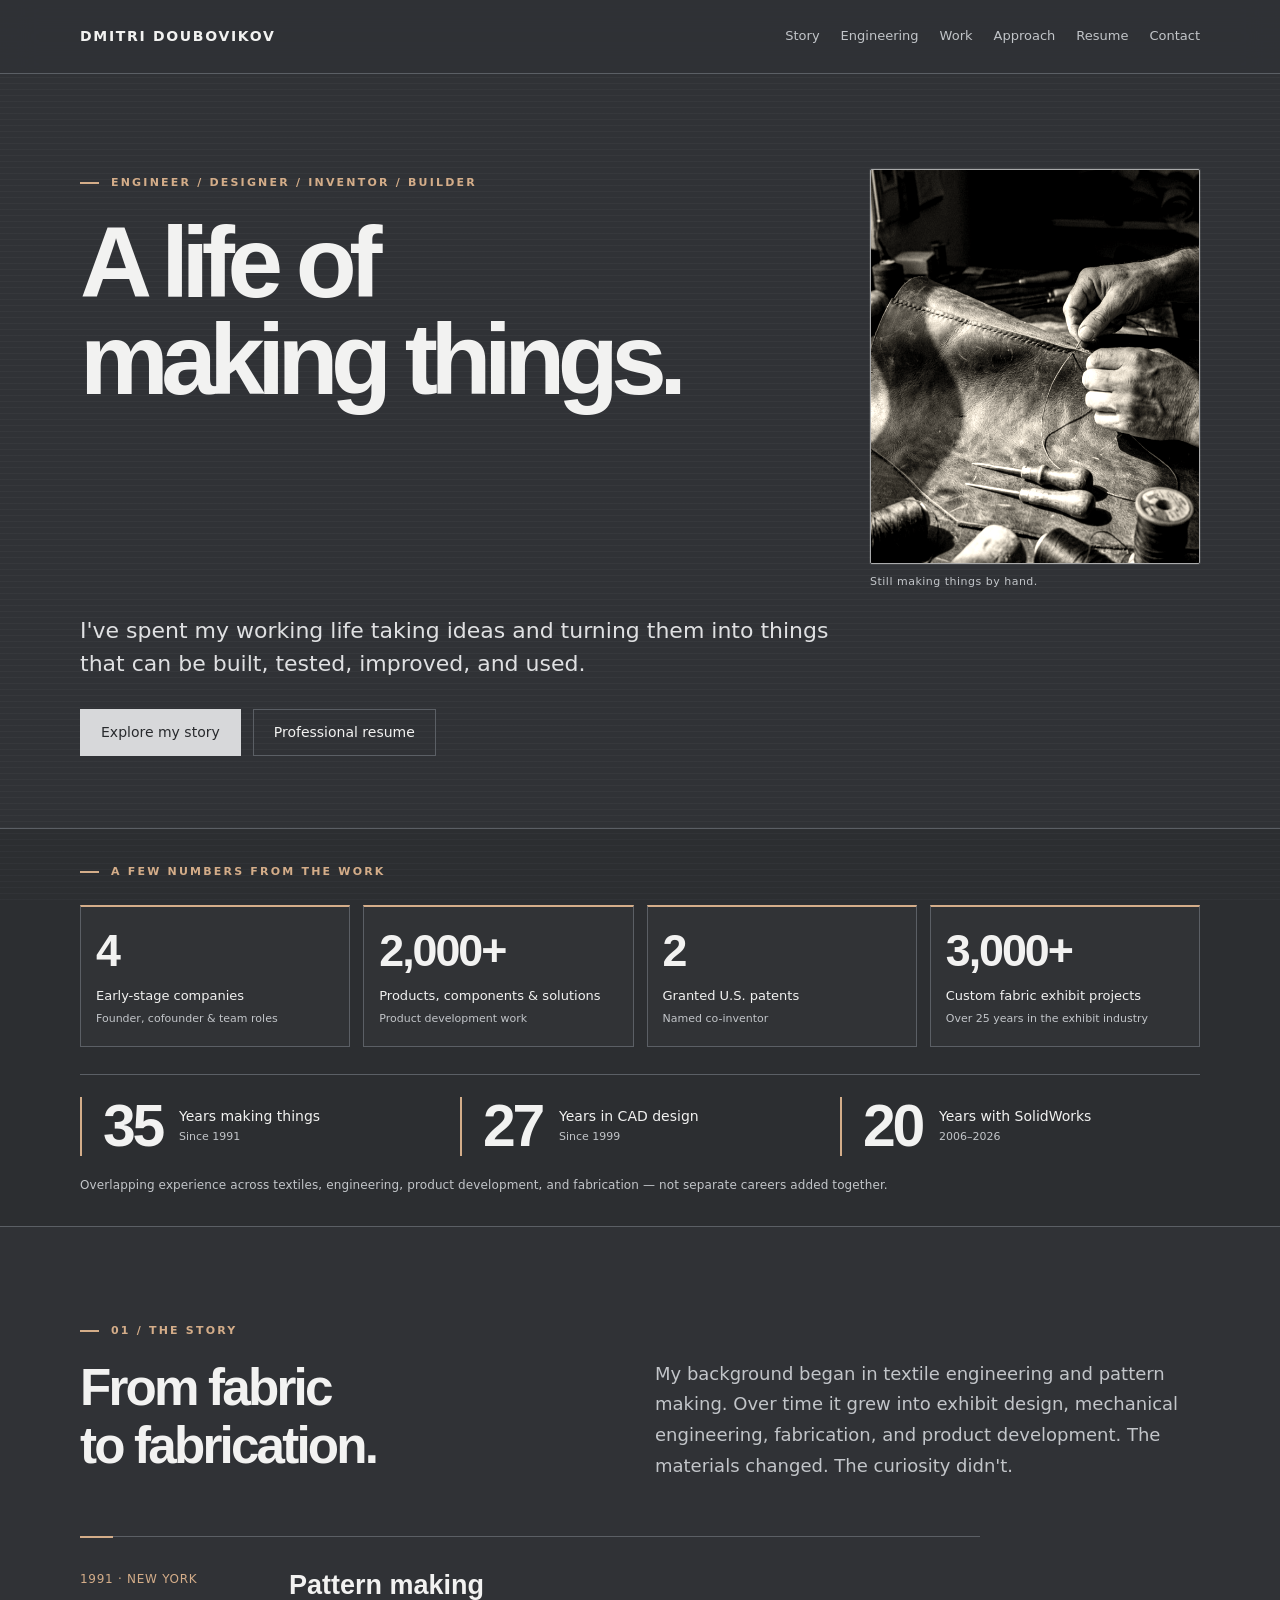
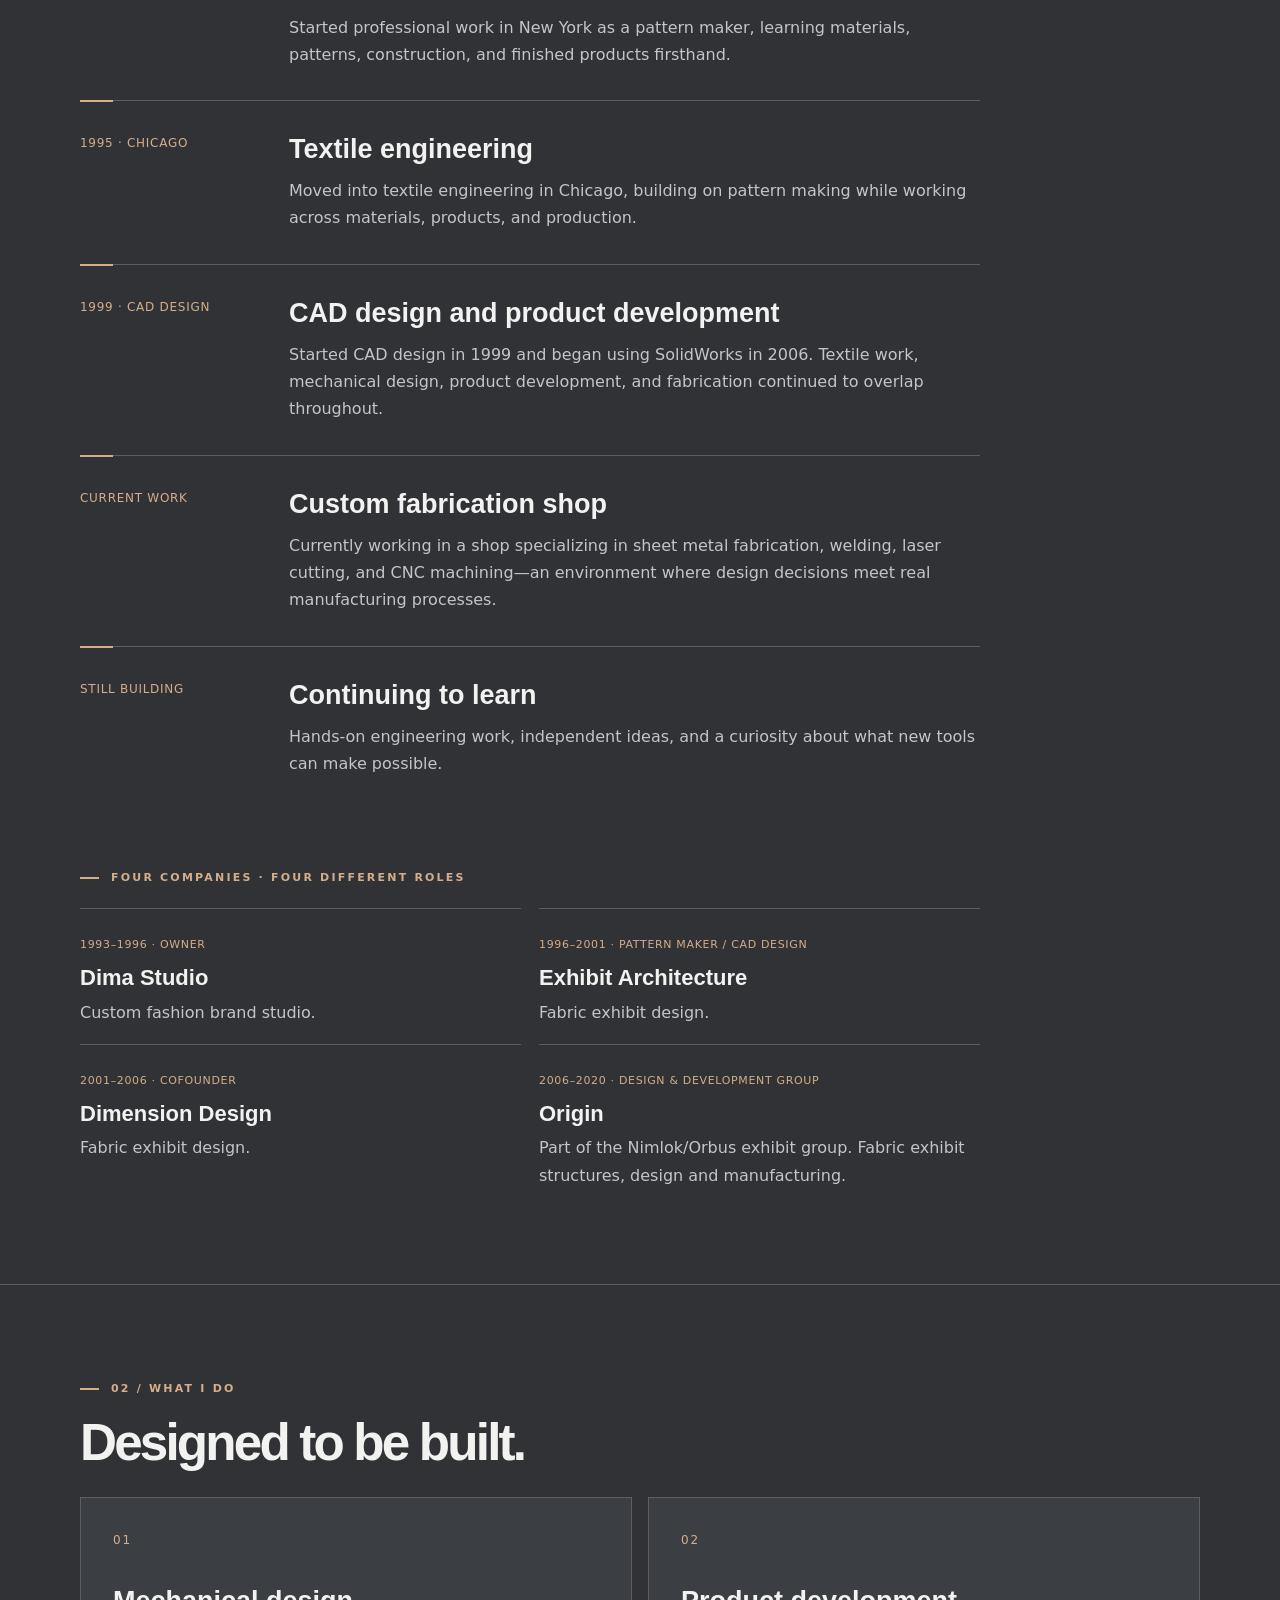
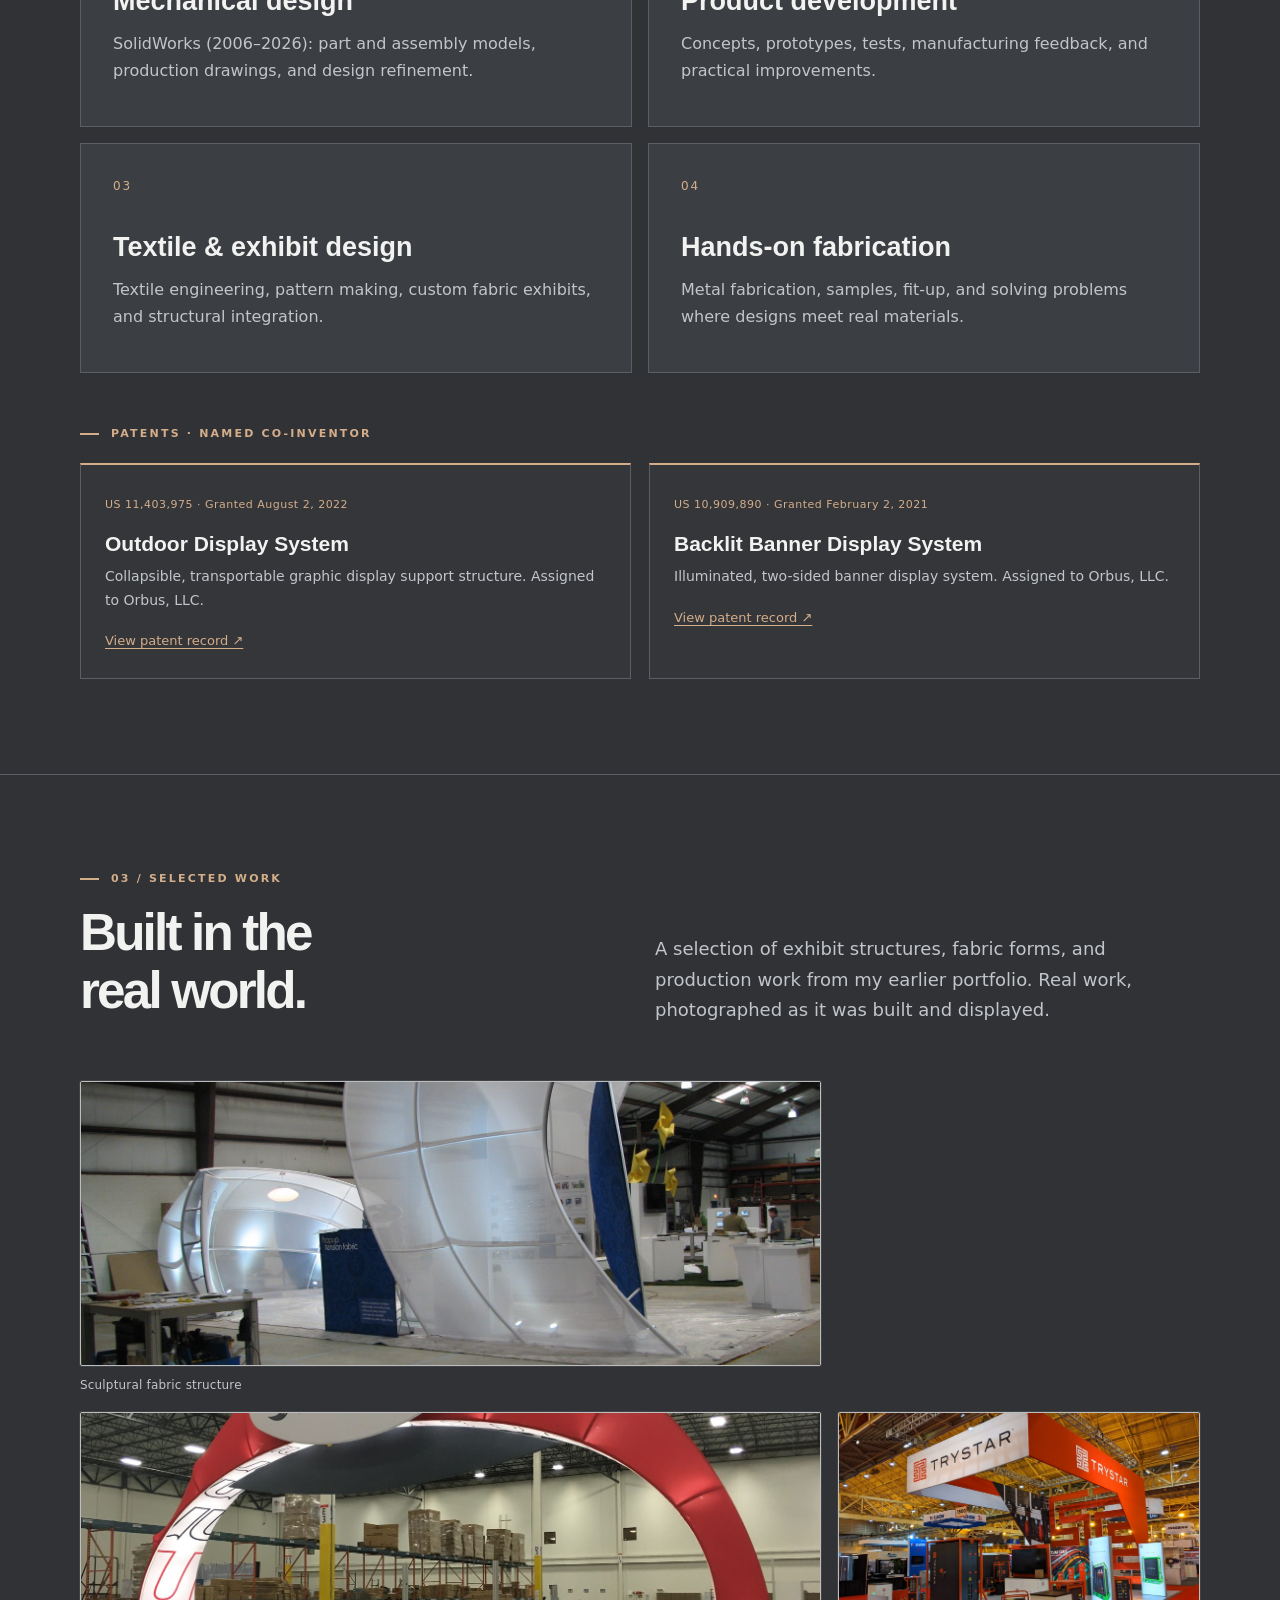
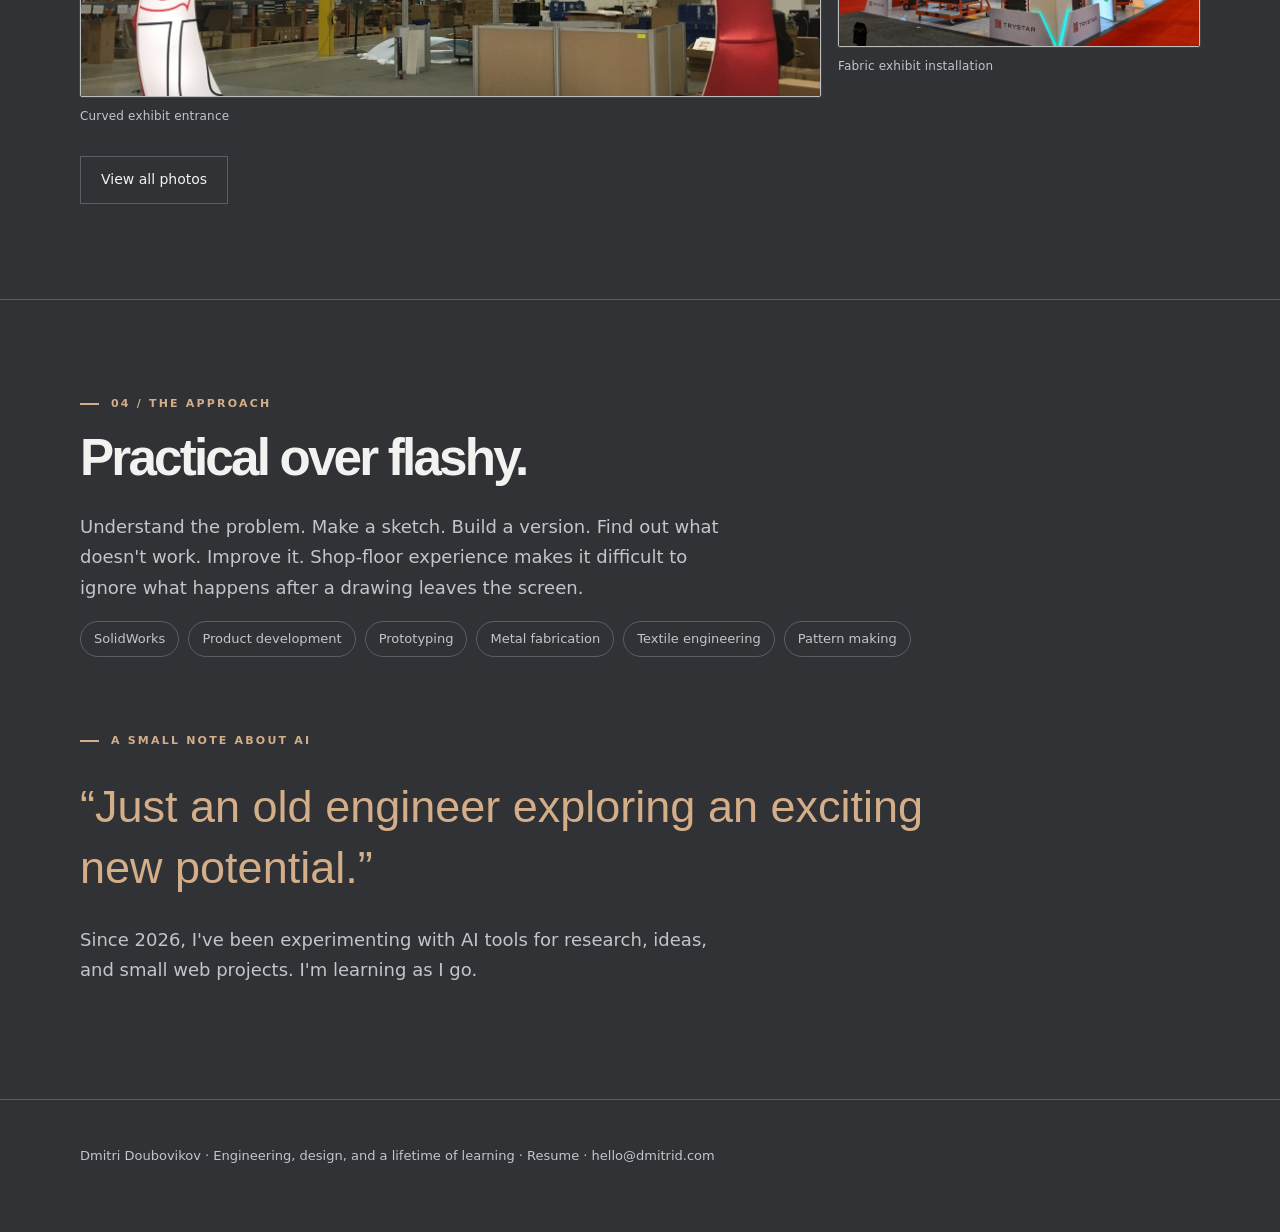
==== commit cc731f7d: "Use full-quality GitHub hero photograph instead of embedded low-res AVIF" ====
--- a/index.html
+++ b/index.html
@@ -1 +1 @@
-<!doctype html><html lang="en"><head><meta charset="utf-8"><meta name="viewport" content="width=device-width,initial-scale=1"><meta name="description" content="Dmitri Doubovikov — product development engineer, SolidWorks designer, inventor and hands-on builder."><title>Dmitri Doubovikov | A Life of Making Things</title><link rel="stylesheet" href="style.css"></head><body><header class="top"><nav class="wrap"><a class="brand" href="#top">DMITRI DOUBOVIKOV</a><div class="navlinks"><a href="#story">Story</a><a href="#engineering">Engineering</a><a href="photos.html">Work</a><a href="#approach">Approach</a><a href="resume.html">Resume</a><a href="mailto:hello@dmitrid.com">Contact</a></div></nav></header><main id="top"><div class="wrap hero"><div class="hero-main"><div><div class="eyebrow">Engineer / Designer / Inventor / Builder</div><h1>A life of<br><em>making things.</em></h1></div><figure class="hero-portrait"><img src="[data-uri]" width="320" height="575" alt="Hands sewing leather by hand at a workbench, a craft still practiced today"><figcaption>Still making things by hand.</figcaption></figure></div><div class="hero-bottom"><div><p class="lead">I've spent my working life taking ideas and turning them into things that can be built, tested, improved, and used.</p><div class="buttons"><a class="btn primary" href="#story">Explore my story</a><a class="btn" href="resume.html">Professional resume</a></div></div></div></div><section class="career-numbers" aria-label="Career in numbers"><div class="wrap"><div class="eyebrow">A few numbers from the work</div><div class="impact-stats"><div class="impact-stat"><strong>4</strong><span>Early-stage companies<br><small>Founder, cofounder &amp; team roles</small></span></div><div class="impact-stat"><strong>2,000+</strong><span>Products, components &amp; solutions<br><small>Product development work</small></span></div><div class="impact-stat"><strong>2</strong><span>Granted U.S. patents<br><small>Named co-inventor</small></span></div><div class="impact-stat"><strong>3,000+</strong><span>Custom fabric exhibit projects<br><small>Over 25 years in the exhibit industry</small></span></div></div><div class="career-stats"><div class="career-stat"><strong>35</strong><span>Years making things<br><small>Since 1991</small></span></div><div class="career-stat"><strong>27</strong><span>Years in CAD design<br><small>Since 1999</small></span></div><div class="career-stat"><strong>20</strong><span>Years with SolidWorks<br><small>2006–2026</small></span></div></div><p class="career-note">Overlapping experience across textiles, engineering, product development, and fabrication — not separate careers added together.</p></div></section><section id="story"><div class="wrap"><div class="eyebrow">01 / The story</div><div class="section-head"><h2>From fabric<br>to fabrication.</h2><p>My background began in textile engineering and pattern making. Over time it grew into exhibit design, mechanical engineering, fabrication, and product development. The materials changed. The curiosity didn't.</p></div><div class="timeline"><div class="step"><small>1991 · NEW YORK</small><div><h3>Pattern making</h3><p>Started professional work in New York as a pattern maker, learning materials, patterns, construction, and finished products firsthand.</p></div></div><div class="step"><small>1995 · CHICAGO</small><div><h3>Textile engineering</h3><p>Moved into textile engineering in Chicago, building on pattern making while working across materials, products, and production.</p></div></div><div class="step"><small>1999 · CAD DESIGN</small><div><h3>CAD design and product development</h3><p>Started CAD design in 1999 and began using SolidWorks in 2006. Textile work, mechanical design, product development, and fabrication continued to overlap throughout.</p></div></div><div class="step"><small>CURRENT WORK</small><div><h3>Custom fabrication shop</h3><p>Currently working in a shop specializing in sheet metal fabrication, welding, laser cutting, and CNC machining—an environment where design decisions meet real manufacturing processes.</p></div></div><div class="step"><small>STILL BUILDING</small><div><h3>Continuing to learn</h3><p>Hands-on engineering work, independent ideas, and a curiosity about what new tools can make possible.</p></div></div><div class="company-history"><div class="eyebrow">Four companies · Four different roles</div><div class="company-list"><article><small>1993–1996 · OWNER</small><h3>Dima Studio</h3><p>Custom fashion brand studio.</p></article><article><small>1996–2001 · PATTERN MAKER / CAD DESIGN</small><h3>Exhibit Architecture</h3><p>Fabric exhibit design.</p></article><article><small>2001–2006 · COFOUNDER</small><h3>Dimension Design</h3><p>Fabric exhibit design.</p></article><article><small>2006–2020 · DESIGN &amp; DEVELOPMENT GROUP</small><h3>Origin</h3><p>Part of the Nimlok/Orbus exhibit group. Fabric exhibit structures, design and manufacturing.</p></article></div></div></div></section><section id="engineering"><div class="wrap"><div class="eyebrow">02 / What I do</div><h2>Designed to be built.</h2><div class="grid"><article class="card"><div class="num">01</div><h3>Mechanical design</h3><p>SolidWorks (2006–2026): part and assembly models, production drawings, and design refinement.</p></article><article class="card"><div class="num">02</div><h3>Product development</h3><p>Concepts, prototypes, tests, manufacturing feedback, and practical improvements.</p></article><article class="card"><div class="num">03</div><h3>Textile &amp; exhibit design</h3><p>Textile engineering, pattern making, custom fabric exhibits, and structural integration.</p></article><article class="card"><div class="num">04</div><h3>Hands-on fabrication</h3><p>Metal fabrication, samples, fit-up, and solving problems where designs meet real materials.</p></article></div><div class="patent-records"><div class="eyebrow">Patents · Named co-inventor</div><div class="patent-list"><article><span class="patent-id">US 11,403,975 · Granted August 2, 2022</span><h3>Outdoor Display System</h3><p>Collapsible, transportable graphic display support structure. Assigned to Orbus, LLC.</p><a href="https://patents.justia.com/patent/11403975" target="_blank" rel="noopener noreferrer">View patent record ↗</a></article><article><span class="patent-id">US 10,909,890 · Granted February 2, 2021</span><h3>Backlit Banner Display System</h3><p>Illuminated, two-sided banner display system. Assigned to Orbus, LLC.</p><a href="https://patents.justia.com/patent/10909890" target="_blank" rel="noopener noreferrer">View patent record ↗</a></article></div></div></div></section><section id="projects"><div class="wrap"><div class="eyebrow">03 / Selected Work</div><div class="section-head"><h2>Built in the<br>real world.</h2><p>A selection of exhibit structures, fabric forms, and production work from my earlier portfolio. Real work, photographed as it was built and displayed.</p></div><div class="photo-grid"><figure class="photo-card wide"><a href="photos.html"><img src="assets/01-fabric-structure.jpg" alt="Sculptural fabric structure" loading="lazy" onerror="this.parentNode.hidden=true"></a><figcaption>Sculptural fabric structure</figcaption></figure><figure class="photo-card wide"><a href="photos.html"><img src="assets/05-red-arch.jpg" alt="Completed red curved exhibit entrance" loading="lazy" onerror="this.parentNode.hidden=true"></a><figcaption>Curved exhibit entrance</figcaption></figure><figure class="photo-card"><a href="photos.html"><img src="assets/10-orange-exhibit.jpg" alt="Fabric exhibit installation" loading="lazy" onerror="this.parentNode.hidden=true"></a><figcaption>Fabric exhibit installation</figcaption></figure></div><div class="buttons"><a class="btn" href="photos.html">View all photos</a></div></div></section><section id="approach"><div class="wrap"><div class="eyebrow">04 / The approach</div><h2>Practical over flashy.</h2><p class="intro">Understand the problem. Make a sketch. Build a version. Find out what doesn't work. Improve it. Shop-floor experience makes it difficult to ignore what happens after a drawing leaves the screen.</p><div class="tagrow"><span class="tag">SolidWorks</span><span class="tag">Product development</span><span class="tag">Prototyping</span><span class="tag">Metal fabrication</span><span class="tag">Textile engineering</span><span class="tag">Pattern making</span></div><div style="margin-top:75px" class="eyebrow">A small note about AI</div><p class="quote">“Just an old engineer exploring an exciting new potential.”</p><p class="intro">Since 2026, I've been experimenting with AI tools for research, ideas, and small web projects. I'm learning as I go.</p></div></section></main><footer class="foot"><div class="wrap">Dmitri Doubovikov · Engineering, design, and a lifetime of learning · <a href="resume.html">Resume</a> · <a href="mailto:hello@dmitrid.com">hello@dmitrid.com</a></div></footer></body></html>+<!doctype html><html lang="en"><head><meta charset="utf-8"><meta name="viewport" content="width=device-width,initial-scale=1"><meta name="description" content="Dmitri Doubovikov — product development engineer, SolidWorks designer, inventor and hands-on builder."><title>Dmitri Doubovikov | A Life of Making Things</title><link rel="stylesheet" href="style.css"></head><body><header class="top"><nav class="wrap"><a class="brand" href="#top">DMITRI DOUBOVIKOV</a><div class="navlinks"><a href="#story">Story</a><a href="#engineering">Engineering</a><a href="photos.html">Work</a><a href="#approach">Approach</a><a href="resume.html">Resume</a><a href="mailto:hello@dmitrid.com">Contact</a></div></nav></header><main id="top"><div class="wrap hero"><div class="hero-main"><div><div class="eyebrow">Engineer / Designer / Inventor / Builder</div><h1>A life of<br><em>making things.</em></h1></div><figure class="hero-portrait"><img src="hero-leatherwork-sharp.jpg" width="607" height="964" alt="Hands sewing leather by hand at a workbench, a craft still practiced today"><figcaption>Still making things by hand.</figcaption></figure></div><div class="hero-bottom"><div><p class="lead">I've spent my working life taking ideas and turning them into things that can be built, tested, improved, and used.</p><div class="buttons"><a class="btn primary" href="#story">Explore my story</a><a class="btn" href="resume.html">Professional resume</a></div></div></div></div><section class="career-numbers" aria-label="Career in numbers"><div class="wrap"><div class="eyebrow">A few numbers from the work</div><div class="impact-stats"><div class="impact-stat"><strong>4</strong><span>Early-stage companies<br><small>Founder, cofounder &amp; team roles</small></span></div><div class="impact-stat"><strong>2,000+</strong><span>Products, components &amp; solutions<br><small>Product development work</small></span></div><div class="impact-stat"><strong>2</strong><span>Granted U.S. patents<br><small>Named co-inventor</small></span></div><div class="impact-stat"><strong>3,000+</strong><span>Custom fabric exhibit projects<br><small>Over 25 years in the exhibit industry</small></span></div></div><div class="career-stats"><div class="career-stat"><strong>35</strong><span>Years making things<br><small>Since 1991</small></span></div><div class="career-stat"><strong>27</strong><span>Years in CAD design<br><small>Since 1999</small></span></div><div class="career-stat"><strong>20</strong><span>Years with SolidWorks<br><small>2006–2026</small></span></div></div><p class="career-note">Overlapping experience across textiles, engineering, product development, and fabrication — not separate careers added together.</p></div></section><section id="story"><div class="wrap"><div class="eyebrow">01 / The story</div><div class="section-head"><h2>From fabric<br>to fabrication.</h2><p>My background began in textile engineering and pattern making. Over time it grew into exhibit design, mechanical engineering, fabrication, and product development. The materials changed. The curiosity didn't.</p></div><div class="timeline"><div class="step"><small>1991 · NEW YORK</small><div><h3>Pattern making</h3><p>Started professional work in New York as a pattern maker, learning materials, patterns, construction, and finished products firsthand.</p></div></div><div class="step"><small>1995 · CHICAGO</small><div><h3>Textile engineering</h3><p>Moved into textile engineering in Chicago, building on pattern making while working across materials, products, and production.</p></div></div><div class="step"><small>1999 · CAD DESIGN</small><div><h3>CAD design and product development</h3><p>Started CAD design in 1999 and began using SolidWorks in 2006. Textile work, mechanical design, product development, and fabrication continued to overlap throughout.</p></div></div><div class="step"><small>CURRENT WORK</small><div><h3>Custom fabrication shop</h3><p>Currently working in a shop specializing in sheet metal fabrication, welding, laser cutting, and CNC machining—an environment where design decisions meet real manufacturing processes.</p></div></div><div class="step"><small>STILL BUILDING</small><div><h3>Continuing to learn</h3><p>Hands-on engineering work, independent ideas, and a curiosity about what new tools can make possible.</p></div></div><div class="company-history"><div class="eyebrow">Four companies · Four different roles</div><div class="company-list"><article><small>1993–1996 · OWNER</small><h3>Dima Studio</h3><p>Custom fashion brand studio.</p></article><article><small>1996–2001 · PATTERN MAKER / CAD DESIGN</small><h3>Exhibit Architecture</h3><p>Fabric exhibit design.</p></article><article><small>2001–2006 · COFOUNDER</small><h3>Dimension Design</h3><p>Fabric exhibit design.</p></article><article><small>2006–2020 · DESIGN &amp; DEVELOPMENT GROUP</small><h3>Origin</h3><p>Part of the Nimlok/Orbus exhibit group. Fabric exhibit structures, design and manufacturing.</p></article></div></div></div></section><section id="engineering"><div class="wrap"><div class="eyebrow">02 / What I do</div><h2>Designed to be built.</h2><div class="grid"><article class="card"><div class="num">01</div><h3>Mechanical design</h3><p>SolidWorks (2006–2026): part and assembly models, production drawings, and design refinement.</p></article><article class="card"><div class="num">02</div><h3>Product development</h3><p>Concepts, prototypes, tests, manufacturing feedback, and practical improvements.</p></article><article class="card"><div class="num">03</div><h3>Textile &amp; exhibit design</h3><p>Textile engineering, pattern making, custom fabric exhibits, and structural integration.</p></article><article class="card"><div class="num">04</div><h3>Hands-on fabrication</h3><p>Metal fabrication, samples, fit-up, and solving problems where designs meet real materials.</p></article></div><div class="patent-records"><div class="eyebrow">Patents · Named co-inventor</div><div class="patent-list"><article><span class="patent-id">US 11,403,975 · Granted August 2, 2022</span><h3>Outdoor Display System</h3><p>Collapsible, transportable graphic display support structure. Assigned to Orbus, LLC.</p><a href="https://patents.justia.com/patent/11403975" target="_blank" rel="noopener noreferrer">View patent record ↗</a></article><article><span class="patent-id">US 10,909,890 · Granted February 2, 2021</span><h3>Backlit Banner Display System</h3><p>Illuminated, two-sided banner display system. Assigned to Orbus, LLC.</p><a href="https://patents.justia.com/patent/10909890" target="_blank" rel="noopener noreferrer">View patent record ↗</a></article></div></div></div></section><section id="projects"><div class="wrap"><div class="eyebrow">03 / Selected Work</div><div class="section-head"><h2>Built in the<br>real world.</h2><p>A selection of exhibit structures, fabric forms, and production work from my earlier portfolio. Real work, photographed as it was built and displayed.</p></div><div class="photo-grid"><figure class="photo-card wide"><a href="photos.html"><img src="assets/01-fabric-structure.jpg" alt="Sculptural fabric structure" loading="lazy" onerror="this.parentNode.hidden=true"></a><figcaption>Sculptural fabric structure</figcaption></figure><figure class="photo-card wide"><a href="photos.html"><img src="assets/05-red-arch.jpg" alt="Completed red curved exhibit entrance" loading="lazy" onerror="this.parentNode.hidden=true"></a><figcaption>Curved exhibit entrance</figcaption></figure><figure class="photo-card"><a href="photos.html"><img src="assets/10-orange-exhibit.jpg" alt="Fabric exhibit installation" loading="lazy" onerror="this.parentNode.hidden=true"></a><figcaption>Fabric exhibit installation</figcaption></figure></div><div class="buttons"><a class="btn" href="photos.html">View all photos</a></div></div></section><section id="approach"><div class="wrap"><div class="eyebrow">04 / The approach</div><h2>Practical over flashy.</h2><p class="intro">Understand the problem. Make a sketch. Build a version. Find out what doesn't work. Improve it. Shop-floor experience makes it difficult to ignore what happens after a drawing leaves the screen.</p><div class="tagrow"><span class="tag">SolidWorks</span><span class="tag">Product development</span><span class="tag">Prototyping</span><span class="tag">Metal fabrication</span><span class="tag">Textile engineering</span><span class="tag">Pattern making</span></div><div style="margin-top:75px" class="eyebrow">A small note about AI</div><p class="quote">“Just an old engineer exploring an exciting new potential.”</p><p class="intro">Since 2026, I've been experimenting with AI tools for research, ideas, and small web projects. I'm learning as I go.</p></div></section></main><footer class="foot"><div class="wrap">Dmitri Doubovikov · Engineering, design, and a lifetime of learning · <a href="resume.html">Resume</a> · <a href="mailto:hello@dmitrid.com">hello@dmitrid.com</a></div></footer></body></html>
